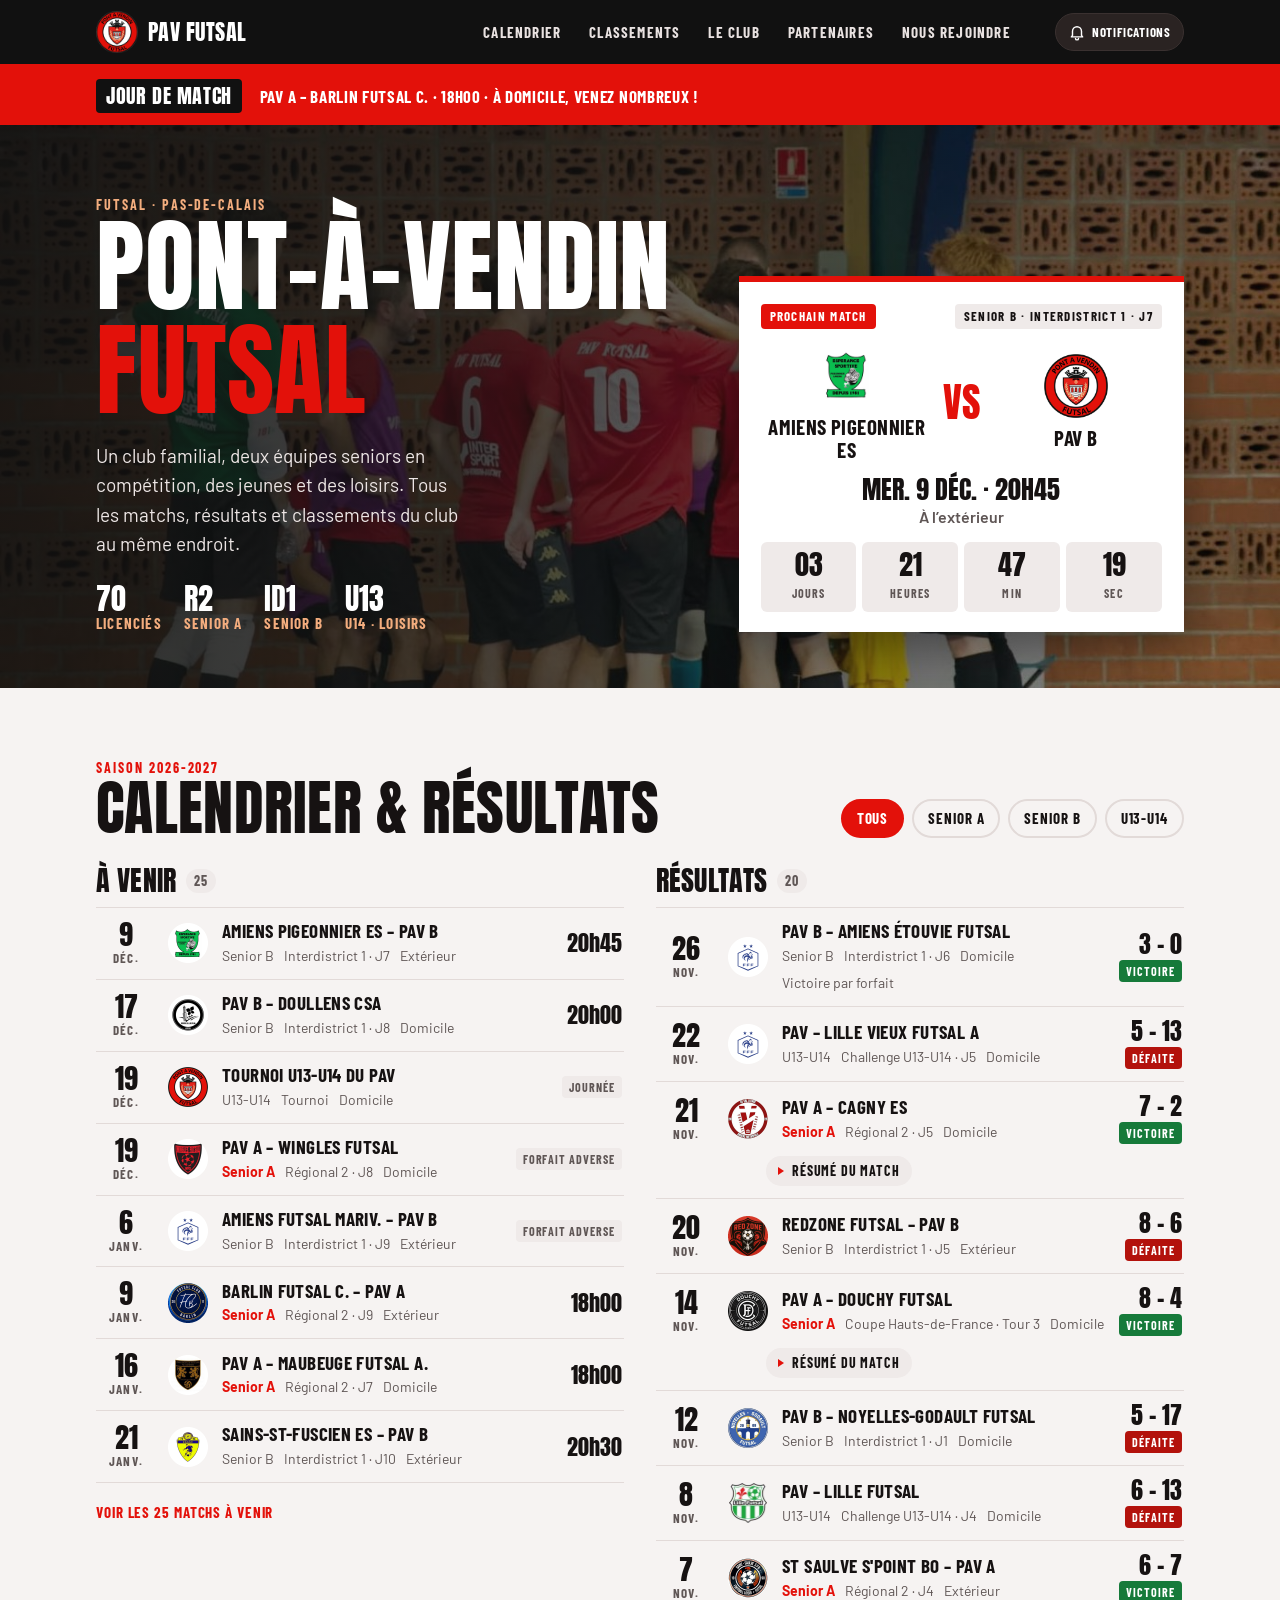
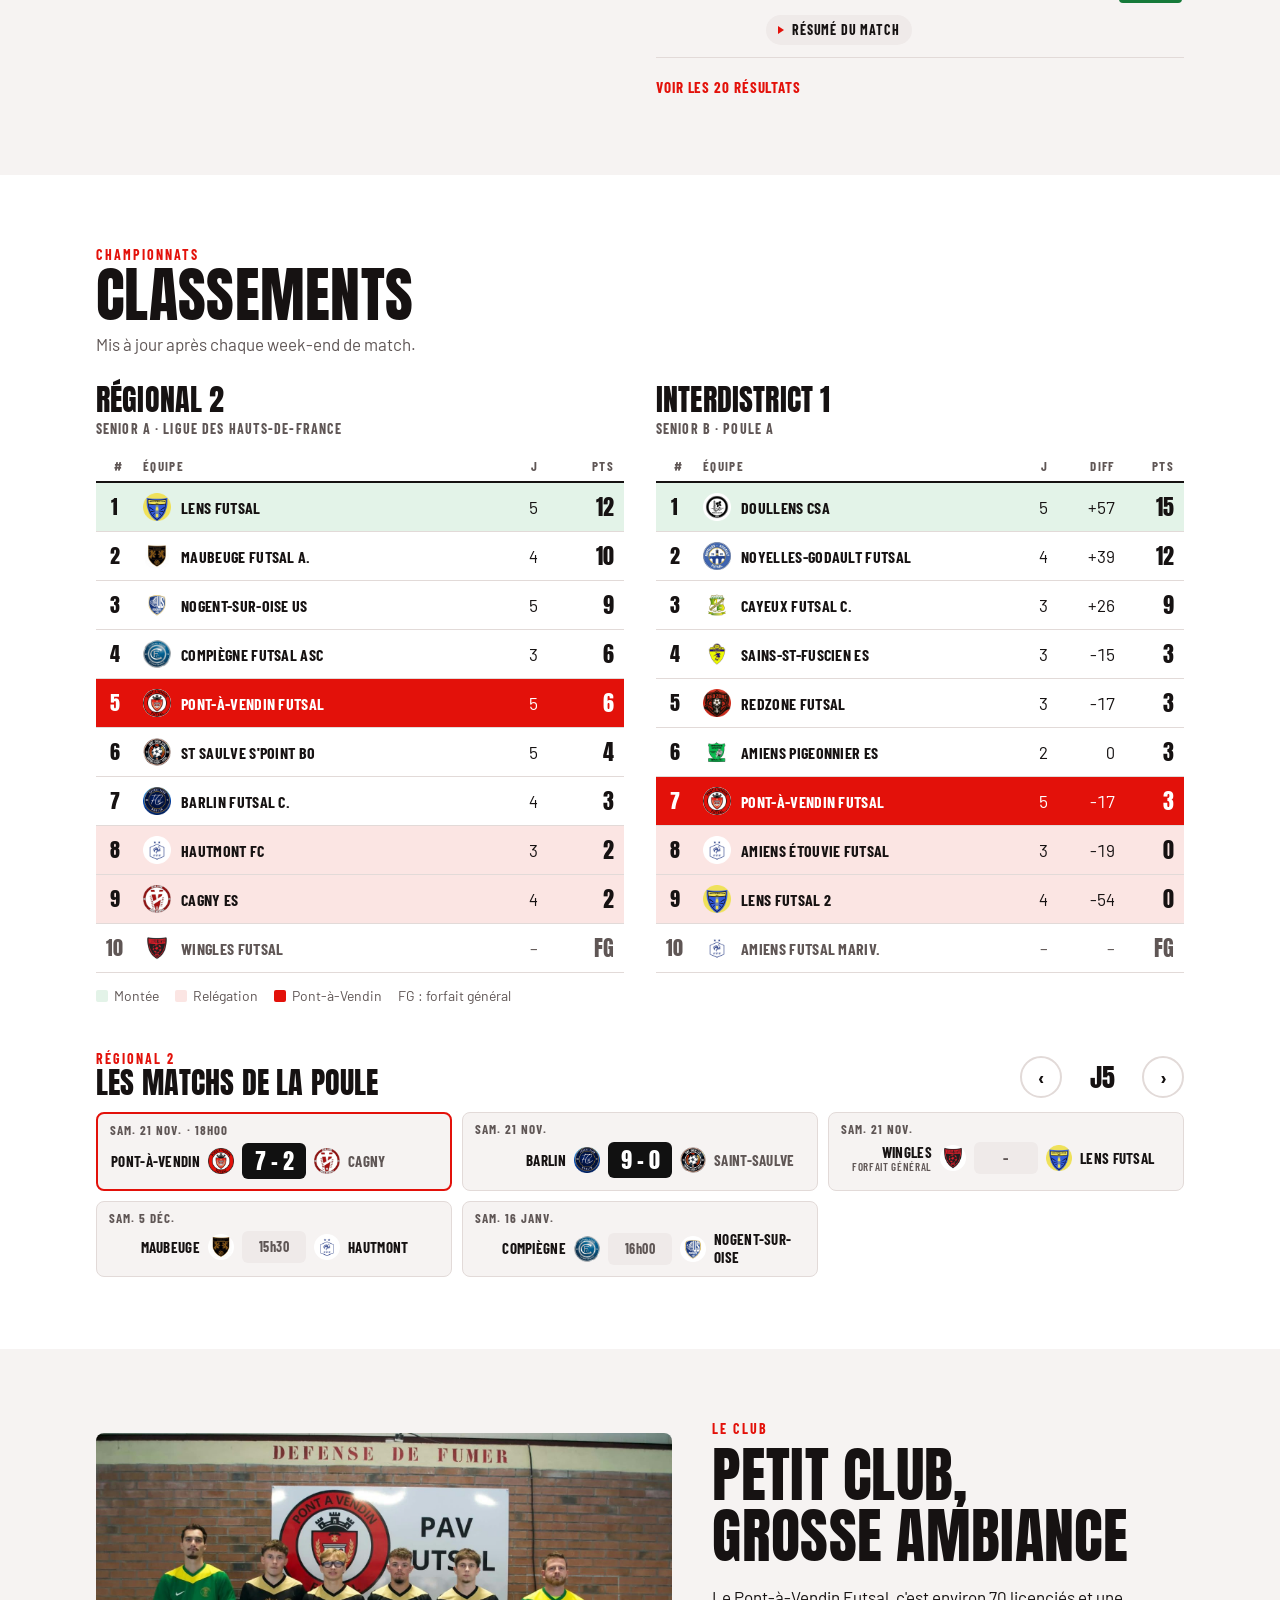
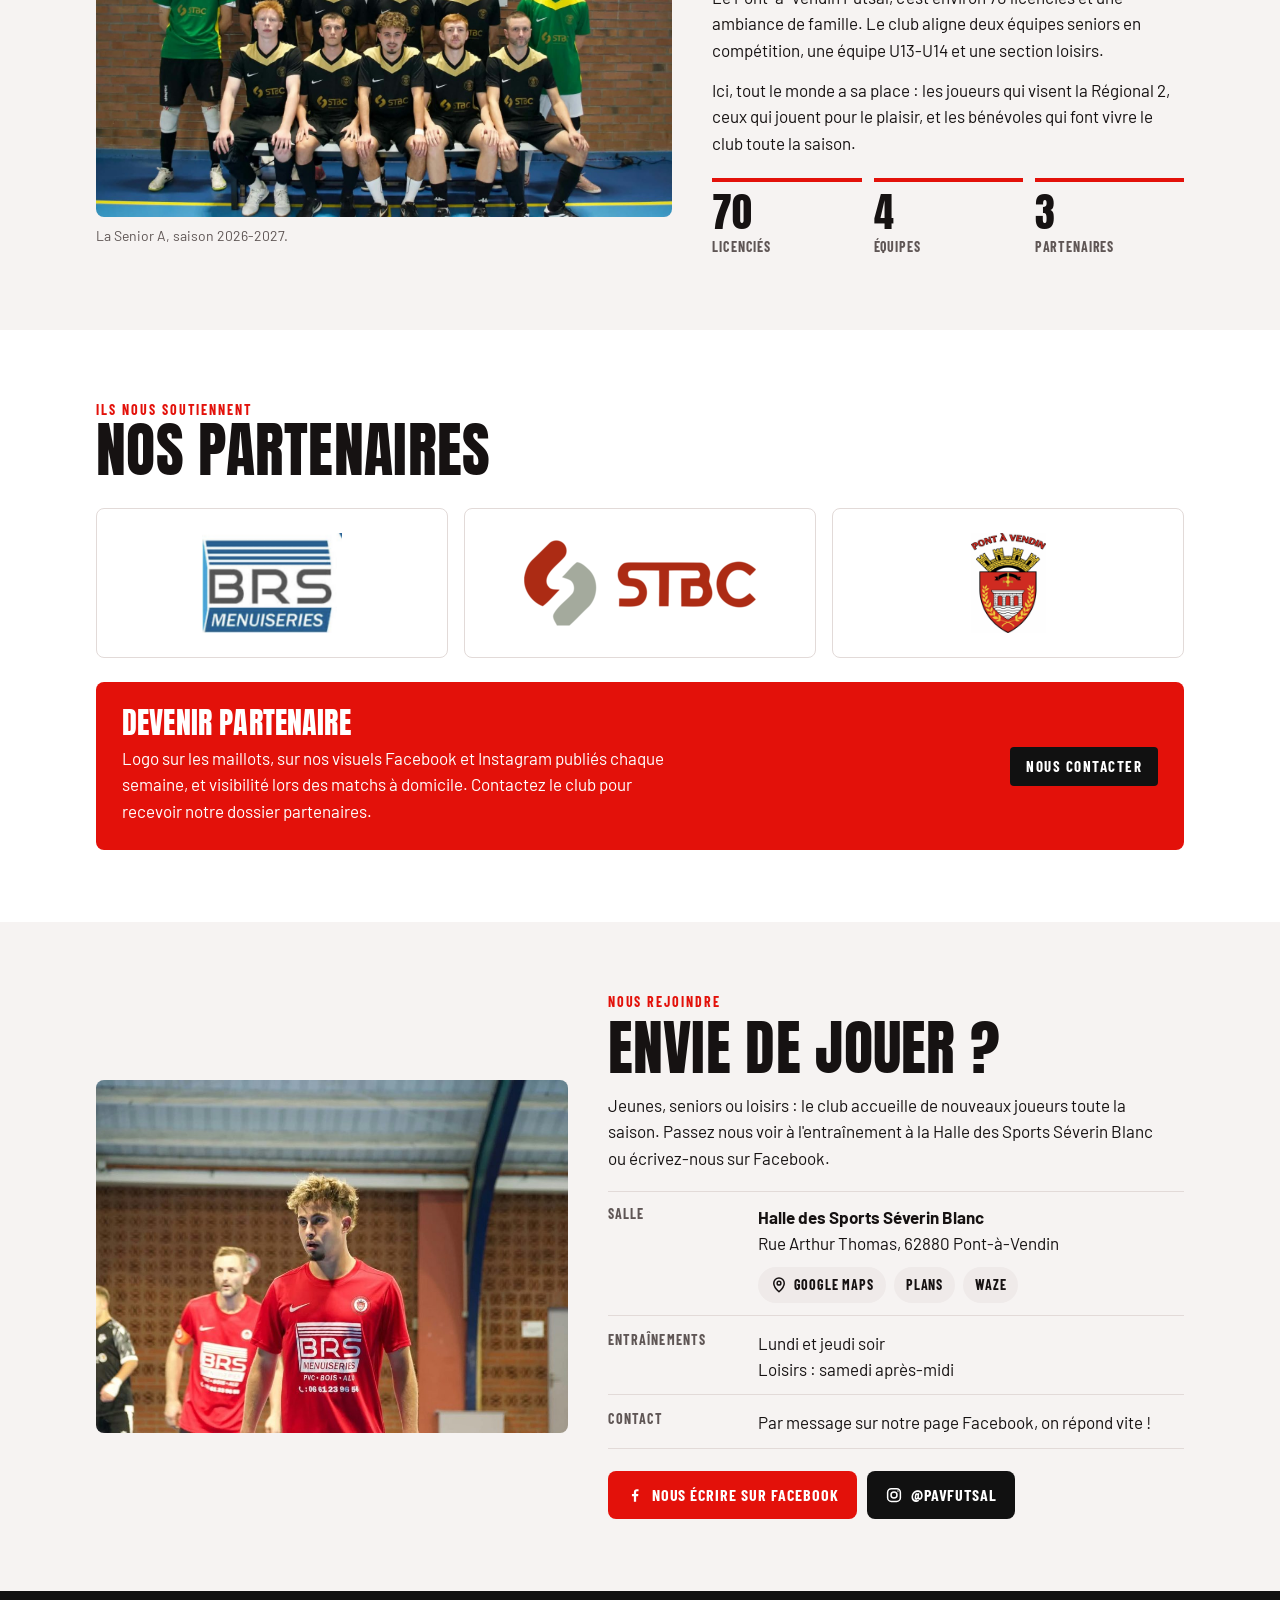
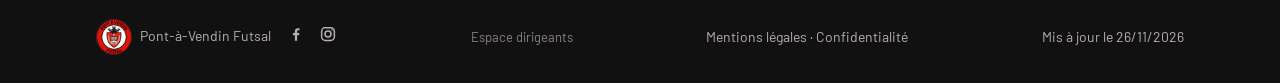
==== index.html @ 16f9da52 "Classement provisoire automatique après un match terminé en direct Co-Authored-By: Claude Opus 5.5 <" ====
<!doctype html>
<html lang="fr">
<head>
<meta charset="utf-8">
<meta name="viewport" content="width=device-width,initial-scale=1,viewport-fit=cover">
<title>Pont-à-Vendin Futsal – Site officiel du club</title>
<meta name="description" content="Site officiel du Pont-à-Vendin Futsal (PAV Futsal) : calendrier, résultats, score en direct, classements R2 et ID1, résumés des matchs, partenaires et inscriptions.">
<link rel="canonical" href="https://pavfutsal.fr/">
<link rel="icon" type="image/png" href="assets/pav.png">
<link rel="apple-touch-icon" href="/icons/apple-touch-icon.png">
<meta name="theme-color" content="#111111">
<link rel="manifest" href="/manifest.webmanifest">
<meta name="apple-mobile-web-app-capable" content="yes">
<meta name="mobile-web-app-capable" content="yes">
<meta name="apple-mobile-web-app-status-bar-style" content="black-translucent">
<meta name="apple-mobile-web-app-title" content="PAV Futsal">
<meta name="application-name" content="PAV Futsal">

<meta property="og:type" content="website">
<meta property="og:locale" content="fr_FR">
<meta property="og:site_name" content="Pont-à-Vendin Futsal">
<meta property="og:title" content="Pont-à-Vendin Futsal – Site officiel du club">
<meta property="og:description" content="Calendrier, résultats, score en direct et classements du PAV Futsal.">
<meta property="og:url" content="https://pavfutsal.fr/">
<meta property="og:image" content="https://pavfutsal.fr/assets/og.jpg">
<meta property="og:image:width" content="1200">
<meta property="og:image:height" content="630">
<meta property="og:image:alt" content="Pont-à-Vendin Futsal – le site officiel du club">
<meta name="twitter:card" content="summary_large_image">
<script type="application/ld+json">{"@context": "https://schema.org", "@type": "SportsTeam", "name": "Pont-à-Vendin Futsal", "alternateName": ["PAV Futsal", "PAV"], "sport": "Futsal", "url": "https://pavfutsal.fr/", "logo": "https://pavfutsal.fr/assets/pav.png", "image": "https://pavfutsal.fr/assets/equipe-a.jpg", "address": {"@type": "PostalAddress", "addressLocality": "Pont-à-Vendin", "postalCode": "62880", "addressRegion": "Hauts-de-France", "addressCountry": "FR"}, "memberOf": {"@type": "SportsOrganization", "name": "Ligue des Hauts-de-France de Football"}, "sameAs": ["https://www.facebook.com/profile.php?id=61572698814286", "https://www.instagram.com/pavfutsal/"], "location": {"@type": "SportsActivityLocation", "name": "Halle des Sports Séverin Blanc", "address": {"@type": "PostalAddress", "streetAddress": "Rue Arthur Thomas", "addressLocality": "Pont-à-Vendin", "postalCode": "62880", "addressCountry": "FR"}}}</script>
<style>:root{color-scheme:light;padding-top:env(safe-area-inset-top,0px);padding-bottom:env(safe-area-inset-bottom,0px)}body{margin:0}img{max-width:100%}[hidden]{display:none!important}</style>
<link rel="preload" href="/fonts/anton-latin-400-normal.woff2" as="font" type="font/woff2" crossorigin>
<link rel="stylesheet" href="/fonts/fonts.css">
<style>
/* Layout : bandeau photo + prochain match, puis sections pleine largeur alternées, contenu limité à 1120px */
:root{
  --rouge:#E3110A; --rouge-fonce:#9E0C07; --sable:#C97A3F;
  --bg:#F6F3F2; --surface:#FFFFFF; --surface-2:#EFEAE9; --fg:#161212; --muted:#5F5655; --line:#E2DAD8;
  --win:#167A3A; --draw:#7A7270; --loss:#B3120C; --zone-up:#E3F3E8; --zone-down:#FBE5E3;
  --on-rouge:#FFFFFF;
  --display:'Anton', Impact, 'Arial Narrow', sans-serif;
  --cond:'Barlow Condensed', 'Arial Narrow', Arial, sans-serif;
  --body:'Barlow', 'Segoe UI', Arial, sans-serif;
  --max:1120px;
}
@media (prefers-color-scheme: dark){ :root:not([data-theme="light"]){
  --bg:#121010; --surface:#1C1817; --surface-2:#262120; --fg:#F4EFEE; --muted:#B3A9A7; --line:#352E2D;
  --win:#3CC46A; --draw:#A79E9C; --loss:#FF5A50; --zone-up:#16301F; --zone-down:#3A1715; --sable:#F3AD7E; color-scheme:dark } }
:root[data-theme="dark"]{
  --bg:#121010; --surface:#1C1817; --surface-2:#262120; --fg:#F4EFEE; --muted:#B3A9A7; --line:#352E2D;
  --win:#3CC46A; --draw:#A79E9C; --loss:#FF5A50; --zone-up:#16301F; --zone-down:#3A1715; --sable:#F3AD7E; color-scheme:dark }

*{box-sizing:border-box}
html{scroll-behavior:smooth;scroll-padding-top:calc(env(safe-area-inset-top,0px) + 72px)}
@media (prefers-reduced-motion: reduce){html{scroll-behavior:auto}*{animation:none!important;transition:none!important}}
body{background:var(--bg);color:var(--fg);font:400 17px/1.55 var(--body)}
a{color:inherit}
:focus-visible{outline:3px solid var(--rouge);outline-offset:2px;border-radius:4px}
.wrap{max-width:var(--max);margin:0 auto;padding-left:max(16px,env(safe-area-inset-left,0px));padding-right:max(16px,env(safe-area-inset-right,0px))}
h1,h2,h3{font-family:var(--display);font-weight:400;line-height:1.02;letter-spacing:.005em;text-wrap:balance;margin:0}
.eyebrow{font:700 14px/1.2 var(--cond);letter-spacing:.14em;text-transform:uppercase;color:var(--rouge)}
.num{font-variant-numeric:tabular-nums}

/* En-tête */
body::before{content:"";position:fixed;inset:0 0 auto;height:env(safe-area-inset-top,0px);z-index:30;background:#111}
header.top{position:sticky;top:env(safe-area-inset-top,0px);z-index:20;background:#111;color:#fff;border-bottom:3px solid var(--rouge)}
header.top .wrap{display:flex;align-items:center;gap:20px;min-height:64px}
.brand{display:flex;align-items:center;gap:10px;text-decoration:none;flex-shrink:0}
.brand img{width:42px;height:42px}
.brand span{font:400 22px/1 var(--display);letter-spacing:.02em}
nav.menu{display:flex;gap:4px;overflow-x:auto;scrollbar-width:none;margin-left:auto;min-width:0}
nav.menu::-webkit-scrollbar{display:none}
nav.menu a{font:700 15px/1 var(--cond);letter-spacing:.08em;text-transform:uppercase;text-decoration:none;padding:10px 12px;border-radius:6px;white-space:nowrap;color:#E9E2E1}
nav.menu a:hover{background:#2A2322;color:#fff}
@media (max-width:760px){
  header.top .wrap{flex-wrap:wrap;gap:0;padding-block:8px 0}
  nav.menu{margin:0 -8px;width:calc(100% + 16px);padding-bottom:6px}
  .brand span{font-size:20px}
}

/* Bandeau */
.hero{position:relative;color:#fff;background:#111;overflow:hidden}
.hero img.bg{position:absolute;inset:0;width:100%;height:100%;object-fit:cover;object-position:50% 40%}
.hero::after{content:"";position:absolute;inset:0;background:linear-gradient(100deg,rgba(17,17,17,.92) 0%,rgba(17,17,17,.75) 45%,rgba(17,17,17,.25) 100%)}
.hero .wrap{position:relative;z-index:1;display:grid;grid-template-columns:minmax(0,1.15fr) minmax(0,.85fr);gap:40px;align-items:end;padding-block:72px 56px}
.hero h1{font-size:clamp(52px,8vw,104px);text-transform:uppercase}
.hero h1 em{font-style:normal;color:var(--rouge);display:block}
.hero p.lead{font-size:19px;max-width:34ch;color:#EDE6E5;margin:18px 0 0}
.facts{display:flex;flex-wrap:wrap;gap:10px 22px;margin-top:26px;font:700 15px/1.2 var(--cond);letter-spacing:.08em;text-transform:uppercase;color:#F3AD7E}
.facts b{font:400 30px/1 var(--display);color:#fff;letter-spacing:0;display:block}
@media (max-width:860px){.hero .wrap{grid-template-columns:1fr;padding-block:48px 32px}}

/* Carte prochain match */
.next{background:var(--surface);color:var(--fg);border-top:6px solid var(--rouge);box-shadow:0 18px 40px rgba(0,0,0,.35);padding:22px 22px 20px;display:flex;flex-direction:column;gap:14px}
.next .head{display:flex;justify-content:space-between;align-items:center;gap:10px;flex-wrap:wrap}
.tag{display:inline-block;font:700 13px/1 var(--cond);letter-spacing:.1em;text-transform:uppercase;padding:6px 9px;border-radius:4px;background:var(--surface-2);color:var(--fg)}
.tag.red{background:var(--rouge);color:var(--on-rouge)}
.tag.dark{background:#111;color:#fff}
.vs{display:grid;grid-template-columns:minmax(0,1fr) auto minmax(0,1fr);align-items:center;gap:10px;text-align:center}
.vs .team{font:700 21px/1.1 var(--cond);text-transform:uppercase;letter-spacing:.02em;min-width:0;overflow-wrap:anywhere}
.vs .team img{display:block;width:64px;height:64px;margin:0 auto 8px}
.crest{width:40px;height:40px;object-fit:contain;display:block}
.crest.mono{border-radius:50%;background:var(--surface-2);display:grid;place-items:center;font:400 15px/1 var(--display);color:var(--muted)}
.tbl .club-cell{display:flex;align-items:center;gap:10px}
.tbl .club-cell img,.tbl .club-cell .mono{width:28px;height:28px;flex-shrink:0;font-size:11px}
.tbl tr.pav .club-cell img{background:#fff;border-radius:50%}
.vs .team img.adv{display:block;width:64px;height:64px;margin:0 auto 8px;object-fit:contain}
.vs .team .mono{width:64px;height:64px;margin:0 auto 8px;border-radius:50%;background:var(--surface-2);display:grid;place-items:center;font:400 24px/1 var(--display);color:var(--muted)}
.vs .x{font:400 40px/1 var(--display);color:var(--rouge)}
.when{text-align:center;font:400 26px/1.1 var(--display);text-transform:uppercase}
.when small{display:block;font:600 16px/1.3 var(--body);text-transform:none;color:var(--muted);margin-top:4px}
.count{display:grid;grid-template-columns:repeat(4,1fr);gap:6px;text-align:center}
.count div{background:var(--surface-2);border-radius:6px;padding:8px 4px}
.count b{display:block;font:400 28px/1 var(--display)}
.count span{font:700 12px/1 var(--cond);letter-spacing:.1em;text-transform:uppercase;color:var(--muted)}

/* Sections */
section.block{padding-block:72px}
section.block.alt{background:var(--surface)}
.sec-head{display:flex;justify-content:space-between;align-items:end;gap:16px;flex-wrap:wrap;margin-bottom:28px}
.sec-head h2{font-size:clamp(38px,5vw,60px);text-transform:uppercase}
.sec-head p{margin:6px 0 0;color:var(--muted);max-width:60ch}

/* Filtres */
.chips{display:flex;gap:8px;flex-wrap:wrap}
.chip{font:700 15px/1 var(--cond);letter-spacing:.06em;text-transform:uppercase;padding:10px 14px;border-radius:999px;border:2px solid var(--line);background:transparent;color:var(--fg);cursor:pointer}
.chip[aria-pressed="true"]{background:var(--rouge);border-color:var(--rouge);color:var(--on-rouge)}

/* Calendrier */
.cal{display:grid;grid-template-columns:minmax(0,1fr) minmax(0,1fr);gap:32px}
@media (max-width:860px){.cal{grid-template-columns:1fr}}
.cal h3{font-size:28px;text-transform:uppercase;margin-bottom:12px;display:flex;align-items:center;gap:10px}
.cal h3 .n{font:700 14px/1 var(--cond);background:var(--surface-2);color:var(--muted);padding:5px 8px;border-radius:999px;letter-spacing:.06em}
.list{display:flex;flex-direction:column;border-top:1px solid var(--line)}
.m{display:grid;grid-template-columns:56px 40px minmax(0,1fr) auto;gap:14px;align-items:center;padding:12px 2px;border-bottom:1px solid var(--line)}
.m .d{text-align:center;line-height:1}
.m .d b{display:block;font:400 28px/1 var(--display)}
.m .d span{font:700 13px/1.3 var(--cond);letter-spacing:.08em;text-transform:uppercase;color:var(--muted)}
.m .t{min-width:0}
.m .t .opp{font:700 19px/1.2 var(--cond);text-transform:uppercase;letter-spacing:.02em;overflow-wrap:anywhere}
.m .t .meta{font-size:14px;color:var(--muted);display:flex;gap:6px 10px;flex-wrap:wrap;margin-top:2px}
.m .t .meta .team-a{color:var(--rouge);font-weight:700}
.m .r{text-align:right;display:flex;flex-direction:column;align-items:flex-end;gap:4px}
.score{font:400 24px/1 var(--display);white-space:nowrap}
.pill{font:700 12px/1 var(--cond);letter-spacing:.08em;text-transform:uppercase;padding:5px 7px;border-radius:4px;color:#fff;white-space:nowrap}
.pill.V{background:var(--win)} .pill.N{background:var(--draw)} .pill.D{background:var(--loss)}
.pill.FG{background:var(--surface-2);color:var(--muted)}
.hour{font:400 22px/1 var(--display)}
.recap-wrap{border-bottom:1px solid var(--line);padding:0 0 12px 110px;margin-top:-1px}
@media (max-width:480px){.recap-wrap{padding-left:0}}
.recap-btn{font:700 14px/1 var(--cond);letter-spacing:.06em;text-transform:uppercase;background:var(--surface-2);color:var(--fg);border:0;border-radius:999px;padding:8px 12px;cursor:pointer;display:inline-flex;align-items:center;gap:8px}
.recap-btn::before{content:"";width:0;height:0;border-left:6px solid var(--rouge);border-top:4px solid transparent;border-bottom:4px solid transparent;transition:transform .2s}
.recap-btn[aria-expanded="true"]::before{transform:rotate(90deg)}
.recap{margin-top:12px;display:flex;flex-direction:column;gap:12px}
.recap img{width:auto;max-width:100%;max-height:620px;border-radius:8px;display:block}
.recap p{margin:0;white-space:pre-line;font-size:16px;line-height:1.5}
.m.has-recap{border-bottom:0}
/* Frise du match (type appli de scores) */
.frise{background:var(--surface);border:1px solid var(--line);border-radius:8px;padding:6px 0;max-width:560px}
.frise .ev{display:grid;grid-template-columns:1fr 64px 1fr;align-items:center;gap:8px;padding:7px 14px;font-size:15px}
.frise .ev + .ev{border-top:1px solid var(--surface-2)}
.frise .ev .h{text-align:right}
.frise .ev .a{text-align:left}
.frise .ev .mid{text-align:center;font:400 17px/1 var(--display);font-variant-numeric:tabular-nums}
.frise .ev .mid small{display:block;font:700 12px/1.2 var(--cond);letter-spacing:.04em;color:var(--muted);margin-top:2px}
.frise .ev .who{font-weight:600}
.frise .ev .who.pav{color:var(--fg)}
.frise .ev .who.opp{color:var(--muted);font-weight:500}
.frise .ev .min{font:700 14px/1 var(--cond);color:var(--rouge);margin:0 6px}
.frise .sep{display:flex;align-items:center;justify-content:center;gap:10px;padding:9px 14px;background:var(--surface-2);font:700 14px/1 var(--cond);letter-spacing:.08em;text-transform:uppercase}
.frise .sep b{font:400 18px/1 var(--display);letter-spacing:0}
.frise .sep.ko{background:transparent;color:var(--muted)}
.frise .sep.ft{background:#111;color:#fff}
.frise .ev.cart .who{font-weight:500;color:var(--muted)}
.frise .ev.cart .who.pav{color:var(--fg)}
.frise .ev.cart .mid{font:700 14px/1 var(--cond);color:var(--muted)}

/* Jour de match + direct */
.matchday{background:var(--rouge);color:#fff}
.matchday .wrap{display:flex;align-items:center;gap:10px 18px;flex-wrap:wrap;padding-block:12px}
.matchday .lbl{font:400 20px/1 var(--display);letter-spacing:.03em;text-transform:uppercase;background:#111;color:#fff;padding:7px 10px;border-radius:4px}
.matchday .items{display:flex;gap:6px 22px;flex-wrap:wrap;font:700 17px/1.3 var(--cond);letter-spacing:.04em;text-transform:uppercase;min-width:0}
.matchday .items b{font:400 22px/1 var(--display);letter-spacing:0;margin:0 10px;background:#111;color:#fff;padding:3px 9px;border-radius:4px;display:inline-block}
.dot{display:inline-block;width:10px;height:10px;border-radius:50%;background:#fff;margin-right:6px;vertical-align:1px;animation:pulse 1.4s ease-in-out infinite}
.tag.red .dot{background:#fff}
@keyframes pulse{0%,100%{opacity:1}50%{opacity:.25}}
.live-score{text-align:center;font:400 64px/1 var(--display);font-variant-numeric:tabular-nums}
.live-phase{text-align:center;font:700 15px/1 var(--cond);letter-spacing:.1em;text-transform:uppercase;color:var(--muted)}
.live-maj{text-align:center;font-size:13px;color:var(--muted)}
.live-buts{display:flex;flex-wrap:wrap;justify-content:center;gap:6px 14px;font:700 15px/1.3 var(--cond);letter-spacing:.04em;text-transform:uppercase}
.live-buts span::before{content:"⚽ "}
.lv-buts{display:flex;flex-direction:column;gap:8px}
.lv-but{display:grid;grid-template-columns:auto minmax(0,1fr) 72px auto;gap:8px;align-items:center}
.lv-but b{font:400 18px/1 var(--display);color:var(--rouge);min-width:22px}
.lv-but select{width:100%;font:600 15px/1.2 var(--body);padding:9px 4px;border-radius:6px;border:1px solid var(--line);background:var(--bg);color:var(--fg)}
.lv-but input{width:100%;font:600 15px/1.2 var(--body);padding:9px 10px;border-radius:6px;border:1px solid var(--line);background:var(--bg);color:var(--fg)}
.lv-but button{width:34px;height:34px;border-radius:50%;border:0;background:var(--surface-2);color:var(--fg);font:700 18px/1 var(--body);cursor:pointer}
.lv-empty{font-size:14px;color:var(--muted);margin:0}
.lv-advn{font:600 15px/1.2 var(--body);color:var(--muted);padding:9px 0;overflow:hidden;text-overflow:ellipsis;white-space:nowrap}
.lv-cartbtns{display:grid;grid-template-columns:1fr 1fr;gap:8px;margin-bottom:8px}
.lv-cartbtns button{font:700 13px/1.2 var(--cond);letter-spacing:.03em;text-transform:uppercase;padding:9px 8px;border-radius:6px;border:1px solid var(--line);background:var(--bg);color:var(--fg);cursor:pointer;display:flex;align-items:center;gap:6px;justify-content:center;min-width:0}
.lv-cartbtns button span{overflow:hidden;text-overflow:ellipsis;white-space:nowrap}
.carte-ic{display:inline-block;width:11px;height:15px;border-radius:2px;flex-shrink:0;vertical-align:-2px}
.carte-ic.J{background:#F5C400}.carte-ic.R{background:#D3120B}
.lv-but.carte b{display:flex;align-items:center;justify-content:center}
.lv-pick{background:var(--bg);border:2px solid var(--rouge);border-radius:8px;padding:10px}
.lv-pick p{margin:0 0 8px;font:700 14px/1.2 var(--cond);letter-spacing:.06em;text-transform:uppercase}
.lv-chips{display:flex;flex-wrap:wrap;gap:6px}
.lv-chips button{font:700 15px/1 var(--cond);letter-spacing:.02em;padding:10px 11px;border-radius:999px;border:1px solid var(--line);background:var(--surface);color:var(--fg);cursor:pointer}
.lv-chips button.csc{border-style:dashed;color:var(--muted)}
/* Panneau score en direct (visible seulement pour les gestionnaires du site) */
.live-fab{position:fixed;right:calc(16px + env(safe-area-inset-right,0px));bottom:calc(16px + env(safe-area-inset-bottom,0px));z-index:40;font:700 16px/1 var(--cond);letter-spacing:.06em;text-transform:uppercase;background:#111;color:#fff;border:2px solid var(--rouge);border-radius:999px;padding:14px 18px;cursor:pointer;box-shadow:0 8px 24px rgba(0,0,0,.35)}
.live-panel{max-height:calc(100vh - 110px);overflow-y:auto;position:fixed;right:calc(16px + env(safe-area-inset-right,0px));bottom:calc(76px + env(safe-area-inset-bottom,0px));z-index:40;width:min(380px,calc(100vw - 32px));background:var(--surface);color:var(--fg);border-top:6px solid var(--rouge);border-radius:8px;box-shadow:0 18px 40px rgba(0,0,0,.4);padding:18px;display:flex;flex-direction:column;gap:14px}
.live-panel h3{font-size:26px;text-transform:uppercase}
.live-panel label{font:700 13px/1 var(--cond);letter-spacing:.1em;text-transform:uppercase;color:var(--muted);display:block;margin-bottom:6px}
.live-panel select{width:100%;font:600 16px/1.2 var(--body);padding:10px;border-radius:6px;border:1px solid var(--line);background:var(--bg);color:var(--fg)}
.steppers{display:grid;grid-template-columns:1fr 1fr;gap:12px}
.stepper{background:var(--bg);border-radius:6px;padding:10px;text-align:center}
.stepper .nm{font:700 14px/1.2 var(--cond);text-transform:uppercase;letter-spacing:.04em;min-height:34px;overflow-wrap:anywhere}
.stepper .row2{display:flex;align-items:center;justify-content:center;gap:12px;margin-top:6px}
.stepper output{font:400 40px/1 var(--display);min-width:44px;font-variant-numeric:tabular-nums}
.stepper button{width:40px;height:40px;border-radius:50%;border:0;font:700 22px/1 var(--body);cursor:pointer;background:var(--surface-2);color:var(--fg)}
.stepper button.plus{background:var(--rouge);color:#fff}
.live-actions{display:flex;gap:10px;flex-wrap:wrap}
.btn{font:700 15px/1 var(--cond);letter-spacing:.06em;text-transform:uppercase;padding:13px 16px;border-radius:6px;border:0;cursor:pointer}
.btn.main{background:var(--rouge);color:#fff;flex:1}
.btn.ghost{background:var(--surface-2);color:var(--fg)}
.live-msg{font-size:14px;color:var(--muted);margin:0;min-height:1em}

/* Journées de la poule */
.journees{margin-top:44px}
.jr-head{display:flex;justify-content:space-between;align-items:end;gap:12px;flex-wrap:wrap;margin-bottom:14px}
.jr-head h3{font-size:30px;text-transform:uppercase}
.jr-nav{display:flex;align-items:center;gap:8px}
.jr-nav button{width:42px;height:42px;border-radius:50%;border:2px solid var(--line);background:transparent;color:var(--fg);font:700 20px/1 var(--body);cursor:pointer}
.jr-nav button:disabled{opacity:.35;cursor:default}
.jr-nav output{font:400 26px/1 var(--display);min-width:64px;text-align:center}
.jr-list{display:grid;grid-template-columns:repeat(auto-fill,minmax(min(100%,340px),1fr));gap:10px}
.jm{background:var(--bg);border:1px solid var(--line);border-radius:8px;padding:10px 12px;display:flex;flex-direction:column;gap:6px;min-width:0}
.jm.pav{border:2px solid var(--rouge)}
.jm .when{font:700 13px/1 var(--cond);letter-spacing:.08em;text-transform:uppercase;color:var(--muted);text-align:left}
.jm .line{display:grid;grid-template-columns:minmax(0,1fr) auto minmax(0,1fr);align-items:center;gap:8px}
.jm .tm{display:flex;align-items:center;gap:8px;min-width:0;font:700 15px/1.15 var(--cond);text-transform:uppercase;letter-spacing:.02em}
.jm .tm.home{justify-content:flex-end;text-align:right}
.jm .tm img{width:26px;height:26px;object-fit:contain;flex-shrink:0}
.jm .tm span{min-width:0;overflow-wrap:break-word;hyphens:auto}
.jm .tm small{display:block;font:600 11px/1 var(--cond);color:var(--muted);letter-spacing:.06em}
.jm .tm.win span{color:var(--fg)} .jm .tm.lose span{color:var(--muted)}
.jm .sc{font:400 22px/1 var(--display);background:#111;color:#fff;border-radius:6px;padding:7px 10px;min-width:64px;text-align:center;font-variant-numeric:tabular-nums}
.jm .sc.todo{background:var(--surface-2);color:var(--muted);font:700 14px/1 var(--cond);letter-spacing:.04em;padding:9px 8px}
.more{margin-top:14px;font:700 15px/1 var(--cond);letter-spacing:.06em;text-transform:uppercase;background:none;border:0;color:var(--rouge);cursor:pointer;padding:8px 0}
.empty{color:var(--muted);padding:16px 0}

/* Classements */
.tables{display:grid;grid-template-columns:minmax(0,1fr) minmax(0,1fr);gap:32px}
@media (max-width:860px){.tables{grid-template-columns:1fr}}
.tbl-card h3{font-size:30px;text-transform:uppercase}
.tbl-card .sub{font:700 14px/1.3 var(--cond);letter-spacing:.08em;text-transform:uppercase;color:var(--muted);margin:4px 0 14px}
.tbl{width:100%;border-collapse:collapse;font-variant-numeric:tabular-nums}
.tbl th{font:700 13px/1 var(--cond);letter-spacing:.1em;text-transform:uppercase;color:var(--muted);text-align:right;padding:8px 10px;border-bottom:2px solid var(--fg)}
.tbl th:nth-child(2){text-align:left}
.tbl td{padding:10px;border-bottom:1px solid var(--line);text-align:right}
.tbl td:first-child{width:36px;text-align:center;font:400 20px/1 var(--display)}
.tbl td:nth-child(2){text-align:left;font:700 16px/1.2 var(--cond);text-transform:uppercase;letter-spacing:.02em}
.tbl td:last-child{font:400 22px/1 var(--display)}
.tbl tr.up td{background:var(--zone-up)}
.tbl tr.down td{background:var(--zone-down)}
.tbl tr.fg td{color:var(--muted)}
.tbl tr.pav td{background:var(--rouge);color:var(--on-rouge)}
.legend{display:flex;gap:16px;flex-wrap:wrap;margin-top:12px;font-size:14px;color:var(--muted)}
.legend i{display:inline-block;width:12px;height:12px;border-radius:2px;margin-right:6px;vertical-align:-1px}

/* Équipes */
.teams{display:grid;grid-template-columns:repeat(2,minmax(0,1fr));gap:20px}
@media (max-width:760px){.teams{grid-template-columns:1fr}}
.team-card{background:var(--bg);border:1px solid var(--line);border-radius:8px;padding:22px;display:flex;flex-direction:column;gap:12px}
.team-card .row{display:flex;justify-content:space-between;align-items:start;gap:10px;flex-wrap:wrap}
.team-card h3{font-size:34px;text-transform:uppercase}
.team-card p{margin:0;color:var(--muted)}
.roster{display:grid;grid-template-columns:repeat(2,minmax(0,1fr));gap:4px 16px;margin:4px 0 0;padding:0;list-style:none}
.roster li{display:flex;gap:10px;align-items:baseline;padding:5px 0;border-bottom:1px dashed var(--line);min-width:0}
.roster li b{font:400 18px/1 var(--display);color:var(--rouge);width:22px;flex-shrink:0;text-align:right}
.roster li span{font:700 16px/1.2 var(--cond);text-transform:uppercase;letter-spacing:.02em;overflow-wrap:anywhere}
.roster li span small{font:600 14px/1 var(--cond);color:var(--muted);letter-spacing:.04em;margin-left:4px}
.staff{display:flex;gap:8px;flex-wrap:wrap}

/* Le club */
.club{display:grid;grid-template-columns:minmax(0,1.1fr) minmax(0,.9fr);gap:40px;align-items:center}
@media (max-width:860px){.club{grid-template-columns:1fr}}
.club figure{margin:0}
.club figure img{width:100%;border-radius:8px;display:block}
.club figcaption{font-size:14px;color:var(--muted);margin-top:8px}
.club p{margin:0 0 14px;max-width:58ch}
.stats{display:grid;grid-template-columns:repeat(3,minmax(0,1fr));gap:12px;margin-top:22px}
.stats div{border-top:4px solid var(--rouge);padding-top:10px}
.stats b{display:block;font:400 40px/1 var(--display)}
.stats span{font:700 14px/1.2 var(--cond);letter-spacing:.06em;text-transform:uppercase;color:var(--muted)}

/* Partenaires */
.partners{display:grid;grid-template-columns:repeat(3,minmax(0,1fr));gap:16px}
@media (max-width:640px){.partners{grid-template-columns:1fr}}
.partner{background:#FFFFFF;border:1px solid var(--line);border-radius:8px;height:150px;display:grid;place-items:center;padding:18px}
.partner img{max-height:100px;max-width:80%;object-fit:contain}
.partner-cta{margin-top:24px;background:var(--rouge);color:var(--on-rouge);border-radius:8px;padding:26px;display:flex;justify-content:space-between;align-items:center;gap:16px;flex-wrap:wrap}
.partner-cta h3{font-size:30px;text-transform:uppercase}
.partner-cta p{margin:6px 0 0;max-width:56ch}

/* Rejoindre */
.join{display:grid;grid-template-columns:minmax(0,.9fr) minmax(0,1.1fr);gap:40px;align-items:center}
@media (max-width:860px){.join{grid-template-columns:1fr}}
.join img{width:100%;border-radius:8px;display:block;aspect-ratio:4/3;object-fit:cover;object-position:70% 30%;max-width:100%}
.contact{display:flex;flex-direction:column;gap:2px;margin-top:20px;border-top:1px solid var(--line)}
.contact div{display:grid;grid-template-columns:140px minmax(0,1fr);gap:10px;padding:12px 0;border-bottom:1px solid var(--line)}
.contact dt,.contact .k{font:700 14px/1.4 var(--cond);letter-spacing:.08em;text-transform:uppercase;color:var(--muted)}
.todo{color:var(--muted);font-style:italic}
@media (max-width:480px){.contact div{grid-template-columns:1fr;gap:2px}}
.itin{display:flex;flex-wrap:wrap;gap:8px;margin-top:10px}
.itin a{display:inline-flex;align-items:center;gap:6px;font:700 14px/1 var(--cond);letter-spacing:.06em;text-transform:uppercase;text-decoration:none;color:var(--fg);background:var(--surface-2);border-radius:999px;padding:9px 12px;min-height:36px;box-sizing:border-box}
.itin a:hover{background:var(--line)}
.socials{display:flex;flex-wrap:wrap;gap:10px;margin-top:22px}
.socials a{display:inline-flex;align-items:center;gap:8px;font:700 16px/1 var(--cond);letter-spacing:.06em;text-transform:uppercase;text-decoration:none;border-radius:8px;padding:14px 18px;min-height:48px;box-sizing:border-box}
.btn-fb{background:var(--rouge);color:#fff}.btn-fb:hover{background:var(--rouge-fonce)}
.btn-ig{background:#111;color:#fff}.btn-ig:hover{background:#333}
footer .soc{display:inline-flex;gap:14px;margin-left:16px;vertical-align:middle}footer .soc a{color:#B9B0AE}footer .soc a:hover{color:#fff}


footer{background:#111;color:#B9B0AE;padding-block:28px calc(28px + env(safe-area-inset-bottom,0px));font-size:14px}
footer .wrap{display:flex;justify-content:space-between;gap:12px;flex-wrap:wrap;align-items:center}
footer img{width:36px;height:36px;vertical-align:middle;margin-right:8px}
.lv-pin{display:flex;gap:10px}
.lv-pin input{flex:1;min-width:0;font:600 22px/1 var(--body);letter-spacing:.3em;text-align:center;padding:10px;border-radius:6px;border:1px solid var(--line);background:var(--bg);color:var(--fg)}
.prov{margin:8px 0 0;padding:8px 12px;border-radius:6px;background:#FFF4D6;color:#5C4300;font-size:14px;line-height:1.4}
footer .legal a{color:#B9B0AE;text-decoration:none}footer .legal a:hover{color:#fff;text-decoration:underline}
footer .staff{color:#8A817F;font-size:13px;text-decoration:none}
footer .staff:hover{color:#fff;text-decoration:underline}


/* Appli installée : la page défile dans un cadre, la barre du bas ne bouge plus (corrige iOS) */
html.app,html.app body{height:100%;overflow:hidden;overscroll-behavior:none}
html.app body{padding-bottom:0!important}
html.app nav.menu{display:none}
html.app header.top .wrap{flex-wrap:nowrap;padding-block:0}
html.app #appscroll{position:fixed;top:0;left:0;right:0;bottom:0;overflow-y:auto;-webkit-overflow-scrolling:touch;overscroll-behavior-y:contain;scroll-behavior:smooth;scroll-padding-top:calc(env(safe-area-inset-top,0px) + 72px)}
@media (max-width:760px){ html.app #appscroll{bottom:calc(66px + env(safe-area-inset-bottom,0px))} }
/* ===== Appli (PWA) ===== */
.app-actions{display:flex;gap:8px;margin-left:12px;order:3}
nav.menu{order:2}
.app-btn{display:inline-flex;align-items:center;gap:6px;font:700 13px/1 var(--cond);letter-spacing:.06em;text-transform:uppercase;color:#fff;background:#2A2322;border:1px solid #3a3130;border-radius:999px;padding:9px 12px;cursor:pointer;white-space:nowrap;min-height:38px}
.app-btn:hover{background:#3a3130}
.app-btn.on{background:var(--rouge);border-color:var(--rouge)}
.tabbar{display:none}
@media (max-width:760px){
  .tabbar{display:grid;grid-template-columns:repeat(4,1fr);position:fixed;left:0;right:0;bottom:0;z-index:35;background:#111;border-top:3px solid var(--rouge);padding:6px 4px calc(6px + env(safe-area-inset-bottom,0px))}
  .tabbar a{display:flex;flex-direction:column;align-items:center;gap:3px;padding:6px 2px;min-height:48px;justify-content:center;text-decoration:none;color:#B9B0AE;font:700 12px/1 var(--cond);letter-spacing:.06em;text-transform:uppercase;border-radius:8px}
  .tabbar a.on{color:#fff}
  .tabbar a.on svg{color:var(--rouge)}
  body{padding-bottom:calc(72px + env(safe-area-inset-bottom,0px))}
  .live-fab{bottom:calc(88px + env(safe-area-inset-bottom,0px))!important}
  .live-panel{bottom:calc(148px + env(safe-area-inset-bottom,0px))!important;max-height:calc(100vh - 180px)!important}
  .app-actions{margin-left:auto;order:1}
  nav.menu{order:2}
  .app-btn span{display:none}
  .app-btn{padding:9px 10px}
  .toast{bottom:calc(90px + env(safe-area-inset-bottom,0px))!important}
}
@media (display-mode: standalone){ nav.menu{display:none} header.top .wrap{flex-wrap:nowrap;padding-block:0} }
.sheet-bg{position:fixed;inset:0;z-index:60;background:rgba(17,17,17,.6);display:flex;align-items:flex-end;justify-content:center}
.sheet{width:min(520px,100%);box-sizing:border-box;background:var(--surface);color:var(--fg);border-top:6px solid var(--rouge);border-radius:14px 14px 0 0;padding:22px 22px calc(22px + env(safe-area-inset-bottom,0px));display:flex;flex-direction:column;gap:14px}
.sheet h3{margin:0;font:400 30px/1.05 var(--display);text-transform:uppercase}
.sheet p{margin:0;color:var(--muted);font-size:16px}
.sheet ol{margin:0;padding:0;list-style:none;display:flex;flex-direction:column;gap:10px}
.sheet li{display:flex;align-items:center;gap:12px;font-size:17px}
.sheet li b.n{flex-shrink:0;width:30px;height:30px;border-radius:999px;background:var(--rouge);color:#fff;display:flex;align-items:center;justify-content:center;font:400 17px/1 var(--display)}
.sheet li svg{flex-shrink:0;color:var(--rouge)}
.sheet .btn{align-self:stretch;text-align:center}
.toast{position:fixed;left:50%;transform:translateX(-50%);bottom:24px;z-index:70;background:#111;color:#fff;border-left:6px solid var(--rouge);border-radius:8px;padding:14px 18px;font-size:16px;box-shadow:0 12px 30px rgba(0,0,0,.35);max-width:calc(100vw - 32px)}
.toast b{display:block;font:400 20px/1.1 var(--display);text-transform:uppercase;margin-bottom:2px}
</style>
</head>
<body>
<script>if(matchMedia("(display-mode: standalone)").matches||navigator.standalone===true)document.documentElement.classList.add("app")</script>
<div id="appscroll">
<header class="top">
  <div class="wrap">
    <a class="brand" href="#accueil"><img src="assets/pav.png" alt="Logo du Pont-à-Vendin Futsal"><span>PAV FUTSAL</span></a>
    <nav class="menu" aria-label="Sections">
      <a href="#calendrier">Calendrier</a>
      <a href="#classements">Classements</a>
      <a href="#club">Le club</a>
      <a href="#partenaires">Partenaires</a>
      <a href="#rejoindre">Nous rejoindre</a>
    </nav>
    <div class="app-actions"><button type="button" class="app-btn" id="app-install" hidden><svg aria-hidden="true" width="18" height="18" viewBox="0 0 24 24" fill="none" stroke="currentColor" stroke-width="1.9" stroke-linecap="round" stroke-linejoin="round"><path d="M12 4v11M7.5 10.5 12 15l4.5-4.5"/><path d="M5 19.5h14"/></svg><span>Installer l’appli</span></button><button type="button" class="app-btn" id="app-notif" hidden aria-pressed="false"><svg aria-hidden="true" width="18" height="18" viewBox="0 0 24 24" fill="none" stroke="currentColor" stroke-width="1.9" stroke-linecap="round" stroke-linejoin="round"><path d="M6 16.5V11a6 6 0 0 1 12 0v5.5l1.5 2h-15l1.5-2Z"/><path d="M10 20.5a2 2 0 0 0 4 0"/></svg><span>Notifications</span></button></div>
  </div>
</header>
<div class="matchday" id="matchday" hidden><div class="wrap"><span class="lbl" id="md-lbl">Jour de match</span><div class="items" id="md-items"></div></div></div>

<main>
<section class="hero" id="accueil">
  <img class="bg" src="assets/temps-mort.jpg" alt="">
  <div class="wrap">
    <div>
      <div class="eyebrow" style="color:#F3AD7E">Futsal · Pas-de-Calais</div>
      <h1>Pont-à-Vendin <em>Futsal</em></h1>
      <p class="lead">Un club familial, deux équipes seniors en compétition, des jeunes et des loisirs. Tous les matchs, résultats et classements du club au même endroit.</p>
      <div class="facts"><span><b>70</b>licenciés</span><span><b>R2</b>Senior A</span><span><b>ID1</b>Senior B</span><span><b>U13</b>U14 · Loisirs</span></div>
    </div>
    <aside class="next" id="next" aria-label="Prochain match"></aside>
  </div>
</section>

<section class="block" id="calendrier">
  <div class="wrap">
    <div class="sec-head">
      <div><div class="eyebrow">Saison 2026-2027</div><h2>Calendrier &amp; résultats</h2></div>
      <div class="chips" role="group" aria-label="Filtrer par équipe">
        <button class="chip" id="f-tous" data-f="tous" aria-pressed="true">Tous</button>
        <button class="chip" id="f-a" data-f="A" aria-pressed="false">Senior A</button>
        <button class="chip" id="f-b" data-f="B" aria-pressed="false">Senior B</button>
        <button class="chip" id="f-u" data-f="U13-U14" aria-pressed="false">U13-U14</button>
      </div>
    </div>
    <div class="cal">
      <div><h3>À venir <span class="n num" id="n-up"></span></h3><div class="list" id="upcoming"></div><button class="more" id="more-up" hidden>Voir tous les matchs à venir</button></div>
      <div><h3>Résultats <span class="n num" id="n-res"></span></h3><div class="list" id="results"></div><button class="more" id="more-res" hidden>Voir tous les résultats</button></div>
    </div>
  </div>
</section>

<section class="block alt" id="classements">
  <div class="wrap">
    <div class="sec-head">
      <div><div class="eyebrow">Championnats</div><h2>Classements</h2><p>Mis à jour après chaque week-end de match.</p></div>
    </div>
    <div class="tables">
      <div class="tbl-card"><h3>Régional 2</h3><div class="sub">Senior A · Ligue des Hauts-de-France</div><p class="prov" id="prov-r2" hidden></p><div style="overflow-x:auto"><table class="tbl" id="t-r2"><thead><tr><th>#</th><th>Équipe</th><th>J</th><th>Pts</th></tr></thead><tbody></tbody></table></div></div>
      <div class="tbl-card"><h3>Interdistrict 1</h3><div class="sub">Senior B · Poule A</div><p class="prov" id="prov-id1" hidden></p><div style="overflow-x:auto"><table class="tbl" id="t-id1"><thead><tr><th>#</th><th>Équipe</th><th>J</th><th>Diff</th><th>Pts</th></tr></thead><tbody></tbody></table></div></div>
    </div>
    <div class="legend"><span><i style="background:var(--zone-up)"></i>Montée</span><span><i style="background:var(--zone-down)"></i>Relégation</span><span><i style="background:var(--rouge)"></i>Pont-à-Vendin</span><span>FG : forfait général</span></div>
    <div class="journees" id="journees-r2">
      <div class="jr-head"><div><div class="eyebrow">Régional 2</div><h3>Les matchs de la poule</h3></div>
        <div class="jr-nav"><button type="button" id="jr-prev" aria-label="Journée précédente">‹</button><output id="jr-num" aria-live="polite">J6</output><button type="button" id="jr-next" aria-label="Journée suivante">›</button></div></div>
      <div class="jr-list" id="jr-list"></div>
    </div>
  </div>
</section>


<section class="block" id="club">
  <div class="wrap club">
    <figure><img src="assets/equipe-a.jpg" alt="Photo officielle de la Senior A du Pont-à-Vendin Futsal en maillot noir et or devant le logo du club"><figcaption>La Senior A, saison 2026-2027.</figcaption></figure>
    <div>
      <div class="eyebrow">Le club</div>
      <h2 style="font-size:clamp(38px,5vw,60px);text-transform:uppercase;margin:6px 0 18px">Petit club, grosse ambiance</h2>
      <p>Le Pont-à-Vendin Futsal, c'est environ 70 licenciés et une ambiance de famille. Le club aligne deux équipes seniors en compétition, une équipe U13-U14 et une section loisirs.</p>
      <p>Ici, tout le monde a sa place : les joueurs qui visent la Régional 2, ceux qui jouent pour le plaisir, et les bénévoles qui font vivre le club toute la saison.</p>
      <div class="stats"><div><b class="num">70</b><span>Licenciés</span></div><div><b class="num">4</b><span>Équipes</span></div><div><b class="num">3</b><span>Partenaires</span></div></div>
    </div>
  </div>
</section>

<section class="block alt" id="partenaires">
  <div class="wrap">
    <div class="sec-head"><div><div class="eyebrow">Ils nous soutiennent</div><h2>Nos partenaires</h2></div></div>
    <div class="partners">
      <div class="partner"><img src="assets/brs.png" alt="BRS Menuiserie"></div>
      <div class="partner"><img src="assets/stbc.png" alt="STBC"></div>
      <div class="partner"><img src="assets/mairie.png" alt="Mairie de Pont-à-Vendin"></div>
    </div>
    <div class="partner-cta">
      <div><h3>Devenir partenaire</h3><p>Logo sur les maillots, sur nos visuels Facebook et Instagram publiés chaque semaine, et visibilité lors des matchs à domicile. Contactez le club pour recevoir notre dossier partenaires.</p></div>
      <a class="tag dark" href="#rejoindre" style="font-size:15px;padding:12px 16px;text-decoration:none">Nous contacter</a>
    </div>
  </div>
</section>

<section class="block" id="rejoindre">
  <div class="wrap join">
    <img src="assets/joueur.jpg" alt="Un joueur du PAV Futsal en maillot rouge pendant un match">
    <div>
      <div class="eyebrow">Nous rejoindre</div>
      <h2 style="font-size:clamp(38px,5vw,60px);text-transform:uppercase;margin:6px 0 14px">Envie de jouer ?</h2>
      <p style="margin:0;max-width:56ch">Jeunes, seniors ou loisirs : le club accueille de nouveaux joueurs toute la saison. Passez nous voir à l'entraînement à la Halle des Sports Séverin Blanc ou écrivez-nous sur Facebook.</p>
      <div class="contact">
        <div><span class="k">Salle</span><span><b>Halle des Sports Séverin Blanc</b><br>Rue Arthur Thomas, 62880 Pont-à-Vendin<span class="itin"><a href="https://www.google.com/maps/search/?api=1&amp;query=Halle%20des%20Sports%20S%C3%A9verin%20Blanc%2C%20Rue%20Arthur%20Thomas%2C%2062880%20Pont-%C3%A0-Vendin" target="_blank" rel="noopener"><svg aria-hidden="true" width="18" height="18" viewBox="0 0 24 24" fill="none" stroke="currentColor" stroke-width="2" stroke-linecap="round" stroke-linejoin="round"><path d="M12 21s-7-6.2-7-11.5a7 7 0 0 1 14 0C19 14.8 12 21 12 21Z"/><circle cx="12" cy="9.5" r="2.5"/></svg>Google Maps</a><a href="https://maps.apple.com/?q=Halle%20des%20Sports%20S%C3%A9verin%20Blanc%2C%20Rue%20Arthur%20Thomas%2C%2062880%20Pont-%C3%A0-Vendin" target="_blank" rel="noopener">Plans</a><a href="https://waze.com/ul?q=Halle%20des%20Sports%20S%C3%A9verin%20Blanc%2C%20Rue%20Arthur%20Thomas%2C%2062880%20Pont-%C3%A0-Vendin&amp;navigate=yes" target="_blank" rel="noopener">Waze</a></span></span></div>
        <div><span class="k">Entraînements</span><span>Lundi et jeudi soir<br>Loisirs : samedi après-midi</span></div>
        <div><span class="k">Contact</span><span>Par message sur notre page Facebook, on répond vite !</span></div>
      </div>
      <div class="socials"><a class="btn-fb" href="https://www.facebook.com/profile.php?id=61572698814286" target="_blank" rel="noopener"><svg aria-hidden="true" width="18" height="18" viewBox="0 0 24 24" fill="currentColor"><path d="M13.5 21v-7.5h2.6l.4-3h-3V8.6c0-.9.3-1.5 1.6-1.5h1.6V4.4c-.3 0-1.2-.1-2.3-.1-2.3 0-3.9 1.4-3.9 4v2.2H7.9v3h2.6V21h3Z"/></svg>Nous écrire sur Facebook</a><a class="btn-ig" href="https://www.instagram.com/pavfutsal/" target="_blank" rel="noopener"><svg aria-hidden="true" width="18" height="18" viewBox="0 0 24 24" fill="none" stroke="currentColor" stroke-width="2"><rect x="3.5" y="3.5" width="17" height="17" rx="5"/><circle cx="12" cy="12" r="4"/><circle cx="17.3" cy="6.7" r="1" fill="currentColor" stroke="none"/></svg>@pavfutsal</a></div>
    </div>
  </div>
</section>
</main>

<footer><div class="wrap"><span><img src="assets/pav.png" alt="">Pont-à-Vendin Futsal<span class="soc"><a href="https://www.facebook.com/profile.php?id=61572698814286" target="_blank" rel="noopener" aria-label="Facebook du club"><svg aria-hidden="true" width="18" height="18" viewBox="0 0 24 24" fill="currentColor"><path d="M13.5 21v-7.5h2.6l.4-3h-3V8.6c0-.9.3-1.5 1.6-1.5h1.6V4.4c-.3 0-1.2-.1-2.3-.1-2.3 0-3.9 1.4-3.9 4v2.2H7.9v3h2.6V21h3Z"/></svg></a><a href="https://www.instagram.com/pavfutsal/" target="_blank" rel="noopener" aria-label="Instagram du club"><svg aria-hidden="true" width="18" height="18" viewBox="0 0 24 24" fill="none" stroke="currentColor" stroke-width="2"><rect x="3.5" y="3.5" width="17" height="17" rx="5"/><circle cx="12" cy="12" r="4"/><circle cx="17.3" cy="6.7" r="1" fill="currentColor" stroke="none"/></svg></a></span></span><a href="#direct" class="staff">Espace dirigeants</a><span class="legal"><a href="/mentions-legales.html">Mentions légales</a> · <a href="/confidentialite.html">Confidentialité</a></span><span id="maj">Mis à jour le 26/11/2026</span></div></footer>

<script>
/* ===== DONNÉES DU CLUB (à mettre à jour) ===== */
// [équipe, date AAAA-MM-JJ, heure, compétition, journée, lieu D/E, adversaire, score PAV, score adv, statut]
const MATCHS = [
["U13-U14","2026-09-13","10:00","Challenge U13-U14","J1","E","La Bassée Futsal AS",6,3],
["A","2026-09-19","20:00","Coupe nationale","Tour 1","E","Lille Petit Terrain",11,2],
["U13-U14","2026-09-27","11:30","Challenge U13-U14","J2","E","Noyelles-Godault Futsal",0,16],
["A","2026-10-03","18:00","R2","J1","D","Compiègne Futsal ASC",6,8],
["A","2026-10-08","20:45","Coupe nationale","Tour 2","E","Grande-Synthe Futsal",5,6],
["U13-U14","2026-10-11","16:00","Challenge U13-U14","J3","D","Valenciennes FC",4,4],
["B","2026-10-15","20:00","ID1","J2","D","Sains-St-Fuscien ES",3,9],
["A","2026-10-17","17:00","R2","J2","E","Lens Futsal",2,7],
["B","2026-10-20","20:00","ID1","J3","E","Cayeux Futsal C.",4,10],
["A","2026-10-24","18:00","R2","J3","D","Nogent-sur-Oise US",5,8],
["A","2026-10-30","20:30","Coupe Hauts-de-France","Tour 2","E","Noeux-les-Mines Futsal",12,1],
["B","2026-11-05","20:00","ID1","J4","D","Lens Futsal 2",10,1],
["A","2026-11-07","19:00","R2","J4","E","St Saulve S'Point BO",7,6],
["U13-U14","2026-11-08","16:00","Challenge U13-U14","J4","D","Lille Futsal",6,13],
["B","2026-11-12","20:00","ID1","J1","D","Noyelles-Godault Futsal",5,17],
["A","2026-11-14","18:00","Coupe Hauts-de-France","Tour 3","D","Douchy Futsal",8,4],
["B","2026-11-20","21:00","ID1","J5","E","Redzone Futsal",6,8],
["A","2026-11-21","18:00","R2","J5","D","Cagny ES",7,2],
["U13-U14","2026-11-22","16:00","Challenge U13-U14","J5","D","Lille Vieux Futsal A",5,13],
["B","2026-11-26","20:00","ID1","J6","D","Amiens Étouvie Futsal",3,0,"F"], // forfait adverse, PAV B déclaré vainqueur 3-0
["A","2026-11-28","18:30","R2","J6","E","Hautmont FC"],
["A","2026-12-05","18:00","Coupe Hauts-de-France","Tour 4","D","Barlin Futsal C."],
["B","2026-12-09","20:45","ID1","J7","E","Amiens Pigeonnier ES"],
["B","2026-12-17","20:00","ID1","J8","D","Doullens CSA"],
["A","2026-12-19","18:00","R2","J8","D","Wingles Futsal",null,null,"FG"],
["U13-U14","2026-12-19","","Tournoi","","D","Tournoi U13-U14 du PAV"],
["B","2027-01-06","20:00","ID1","J9","E","Amiens Futsal Mariv.",null,null,"FG"],
["A","2027-01-09","18:00","R2","J9","E","Barlin Futsal C."],
["B","2027-01-21","20:30","ID1","J10","E","Sains-St-Fuscien ES"],
["A","2027-01-16","18:00","R2","J7","D","Maubeuge Futsal A."],
["A","2027-01-23","18:00","R2","J10","D","Lens Futsal"],
["B","2027-01-28","20:00","ID1","J11","D","Cayeux Futsal C."],
["A","2027-01-30","18:00","R2","J11","E","Nogent-sur-Oise US"],
["B","2027-02-03","20:30","ID1","J12","E","Lens Futsal 2"],
["A","2027-02-06","18:00","R2","J12","D","St Saulve S'Point BO"],
["B","2027-02-11","20:00","ID1","J13","D","Redzone Futsal"],
["A","2027-02-13","19:00","R2","J13","E","Cagny ES"],
["B","2027-03-11","20:30","ID1","J14","E","Amiens Étouvie Futsal"],
["A","2027-03-13","18:00","R2","J14","D","Hautmont FC"],
["B","2027-03-18","20:00","ID1","J15","D","Amiens Pigeonnier ES"],
["A","2027-03-20","15:30","R2","J15","E","Maubeuge Futsal A."],
["B","2027-03-29","20:45","ID1","J16","E","Doullens CSA"],
["A","2027-04-03","19:15","R2","J16","E","Wingles Futsal",null,null,"FG"],
["B","2027-04-08","20:00","ID1","J17","D","Amiens Futsal Mariv.",null,null,"FG"],
["A","2027-04-10","18:00","R2","J17","D","Barlin Futsal C."],
["B","2027-05-05","20:00","ID1","J18","E","Noyelles-Godault Futsal"],
["A","2027-05-08","16:00","R2","J18","E","Compiègne Futsal ASC"]
];
// Résumés d'après-match (équipe A) : clé "équipe|date"
const RESUMES = {
  "A|2026-10-30": { photo: "assets/recap-2026-10-30.jpg", alt: "Les joueurs du PAV célèbrent dans le vestiaire après la victoire à Nœux", texte: `𝐘𝐄𝐒𝐒𝐒𝐒 🔴⚪️

NŒUX FUTSAL 1-12 PAV

Elle fait du bien, celle-là ! 🔥

Notre équipe s’impose largement 12-1 face à Nœux Futsal en Coupe des Hauts-de-France ! 🏆

Un match plein de nos garçons, qui ont su imposer leur rythme et leur jeu tout au long de la rencontre, sans laisser d’espoir à leurs adversaires. 💪

Une belle victoire qui fait du bien au groupe et qui récompense le travail fourni !

Nous souhaitons une excellente saison à Nœux Futsal pour la suite. 🤝

Place au championnat ⚔️

🔴⚪️ 𝐀𝐋𝐋𝐄𝐙 𝐋𝐄 𝐏𝐀𝐕 !` },
  "A|2026-11-07": { photo: "assets/recap-2026-11-07.jpg", alt: "Les joueurs du PAV célèbrent dans le vestiaire après la victoire à Saint-Saulve", texte: `𝐏𝐑𝐄𝐌𝐈𝐄̀𝐑𝐄 𝐕𝐈𝐂𝐓𝐎𝐈𝐑𝐄 𝐄𝐍 𝐂𝐇𝐀𝐌𝐏𝐈𝐎𝐍𝐍𝐀𝐓 ! 🔴⚪️

SAINT-SAULVE 6-7 PAV

Notre équipe première décroche ses premiers points en championnat au terme d’un match complètement fou !

Notre équipe rentre aux vestiaires avec une avance de 3-0 avant de voir Saint-Saulve revenir progressivement dans la rencontre.

La fin de match est irrespirable, les deux équipes se rendent coup pour coup : 3-4, 3-5, 4-5, 4-6, 5-6, 5-7, 6-7… Jusqu’au coup de sifflet final !

Mais nos joueurs ont fait preuve de caractère, de solidarité et de combativité pour aller chercher cette première victoire de la saison ! 💪

Une victoire qui récompense les efforts du groupe et qui, on l’espère, lancera véritablement notre saison !

QUE ÇA FAIT DU BIEN ! ❤️🤍

🔴⚪️ 𝐀𝐋𝐋𝐄𝐙 𝐋𝐄 𝐏𝐀𝐕 !` },
  "A|2026-11-14": { photo: "assets/recap-2026-11-14.jpg", alt: "Les joueurs et les jeunes du PAV fêtent la qualification contre Douchy devant le but", texte: `𝐌𝐎𝐍𝐒𝐓𝐑𝐔𝐄𝐔𝐗 ! 🔥

PAV 8-4 DOUCHY

Menés 2-0 à la mi-temps face à Douchy, pensionnaire de Régional 1, nos joueurs ont totalement renversé la rencontre en seconde période pour s’imposer sur le score de 8-4 !

Une prestation de caractère, une énorme force collective et une qualification méritée pour le prochain tour de la Coupe des Hauts-de-France ! 🏆

Félicitations à tout le groupe pour cette magnifique victoire ! 👏

🔴⚪️ 𝐀𝐋𝐋𝐄𝐙 𝐋𝐄 𝐏𝐀𝐕 !` },
  "A|2026-11-21": { photo: "assets/recap-2026-11-21.jpg", alt: "Les joueurs du PAV posent devant le but après la victoire contre Cagny", texte: `𝐕𝐈𝐂𝐓𝐎𝐈𝐑𝐄𝐄𝐄𝐄𝐄 !!! 🔴⚪️🔥

PAV 7-2 CAGNY ES

Notre équipe première s’impose avec autorité face à Cagny lors de cette 5e journée du championnat de Régional 2 ! 💪

Un match plein de la part de nos joueurs, qui n’ont rien lâché du début à la fin pour aller chercher cette belle victoire à domicile !

Félicitations à tout le groupe pour cette performance ! 👏❤️🤍

🔴⚪️ 𝐀𝐋𝐋𝐄𝐙 𝐋𝐄 𝐏𝐀𝐕 !` }
};
// Régional 2 : toutes les journées [journée, date, heure, domicile, extérieur, buts dom, buts ext, forfait]
const R2_NOMS = {MAU:"Maubeuge Futsal A.",LEN:"Lens Futsal",PAV:"Pont-à-Vendin Futsal",COM:"Compiègne Futsal ASC",HAU:"Hautmont FC",NOG:"Nogent-sur-Oise US",CAG:"Cagny ES",STS:"St Saulve S'Point BO",WIN:"Wingles Futsal",BAR:"Barlin Futsal C."};
const R2_COURTS = {MAU:"Maubeuge",LEN:"Lens Futsal",PAV:"Pont-à-Vendin",COM:"Compiègne",HAU:"Hautmont",NOG:"Nogent-sur-Oise",CAG:"Cagny",STS:"Saint-Saulve",WIN:"Wingles",BAR:"Barlin"};
const R2_JOURNEES = [
[1,"2026-10-03","15:30","MAU","LEN",6,4],[1,"2026-10-03","18:00","PAV","COM",6,8],[1,"2026-10-03","18:30","HAU","NOG",3,7],[1,"2026-10-03","19:00","CAG","STS",3,4],[1,"2026-10-03","19:15","WIN","BAR",null,null,"WIN"],
[2,"2026-10-17","16:00","COM","BAR",11,4],[2,"2026-10-17","17:00","LEN","PAV",7,2],[2,"2026-10-17","18:00","NOG","MAU",3,4],[2,"2026-10-17","19:00","STS","HAU",5,5],[2,"2026-10-17","19:00","CAG","WIN",null,null,"WIN"],
[3,"2026-10-24","15:30","MAU","STS",8,5],[3,"2026-10-24","18:00","PAV","NOG",5,8],[3,"2026-10-24","18:00","BAR","LEN",1,4],[3,"2026-10-24","18:30","HAU","CAG",7,7],[3,"2026-10-24","19:15","WIN","COM",null,null,"WIN"],
[4,"2026-11-07","18:00","NOG","BAR",2,1],[4,"2026-11-07","18:30","LEN","COM",10,5],[4,"2026-11-07","18:30","HAU","WIN",null,null,"WIN"],[4,"2026-11-07","19:00","STS","PAV",6,7],[4,"2026-11-07","19:00","CAG","MAU",6,6],
[5,"2026-11-21","18:00","PAV","CAG",7,2],[5,"2026-11-21","","BAR","STS",9,0],[5,"2026-11-21","","WIN","LEN",null,null,"WIN"],[5,"2026-12-05","15:30","MAU","HAU",null,null],[5,"2027-01-16","16:00","COM","NOG",null,null],
[6,"2026-11-25","20:00","NOG","LEN",5,6],[6,"2026-11-28","15:30","MAU","WIN",null,null,"WIN"],[6,"2026-11-28","18:00","STS","COM",null,null],[6,"2026-11-28","18:30","HAU","PAV",null,null],[6,"2026-11-28","19:00","CAG","BAR",null,null],
[7,"2026-12-12","16:00","COM","CAG",null,null],[7,"2026-12-12","18:00","BAR","HAU",null,null],[7,"2026-12-12","18:30","LEN","STS",null,null],[7,"2026-12-12","19:15","WIN","NOG",null,null,"WIN"],[7,"2027-01-16","18:00","PAV","MAU",null,null],
[8,"2026-12-19","15:30","MAU","BAR",null,null],[8,"2026-12-19","18:00","STS","NOG",null,null],[8,"2026-12-19","18:00","PAV","WIN",null,null,"WIN"],[8,"2026-12-19","18:30","HAU","COM",null,null],[8,"2026-12-19","19:00","LEN","CAG",null,null],
[9,"2027-01-09","16:00","COM","MAU",null,null],[9,"2027-01-09","18:00","BAR","PAV",null,null],[9,"2027-01-09","18:00","NOG","CAG",null,null],[9,"2027-01-09","18:00","STS","WIN",null,null,"WIN"],[9,"2027-01-09","18:30","LEN","HAU",null,null],
[10,"2027-01-23","15:30","MAU","NOG",null,null],[10,"2027-01-23","18:00","PAV","LEN",null,null],[10,"2027-01-23","18:00","BAR","COM",null,null],[10,"2027-01-23","18:30","HAU","STS",null,null],[10,"2027-01-23","19:15","WIN","CAG",null,null,"WIN"],
[11,"2027-01-30","16:00","COM","WIN",null,null,"WIN"],[11,"2027-01-30","18:00","STS","MAU",null,null],[11,"2027-01-30","18:00","NOG","PAV",null,null],[11,"2027-01-30","18:30","LEN","BAR",null,null],[11,"2027-01-30","19:00","CAG","HAU",null,null],
[12,"2027-02-06","15:30","MAU","CAG",null,null],[12,"2027-02-06","16:00","COM","LEN",null,null],[12,"2027-02-06","18:00","BAR","NOG",null,null],[12,"2027-02-06","18:00","PAV","STS",null,null],[12,"2027-02-06","19:15","WIN","HAU",null,null,"WIN"],
[13,"2027-02-13","18:00","STS","BAR",null,null],[13,"2027-02-13","18:00","NOG","COM",null,null],[13,"2027-02-13","18:30","HAU","MAU",null,null],[13,"2027-02-13","18:30","LEN","WIN",null,null,"WIN"],[13,"2027-02-13","19:00","CAG","PAV",null,null],
[14,"2027-03-13","16:00","COM","STS",null,null],[14,"2027-03-13","18:00","PAV","HAU",null,null],[14,"2027-03-13","18:00","BAR","CAG",null,null],[14,"2027-03-13","18:30","LEN","NOG",null,null],[14,"2027-03-13","19:15","WIN","MAU",null,null,"WIN"],
[15,"2027-03-20","15:30","MAU","PAV",null,null],[15,"2027-03-20","18:00","STS","LEN",null,null],[15,"2027-03-20","18:00","NOG","WIN",null,null,"WIN"],[15,"2027-03-20","18:30","HAU","BAR",null,null],[15,"2027-03-20","19:00","CAG","COM",null,null],
[16,"2027-04-03","16:00","COM","HAU",null,null],[16,"2027-04-03","18:00","NOG","STS",null,null],[16,"2027-04-03","18:00","BAR","MAU",null,null],[16,"2027-04-03","19:00","CAG","LEN",null,null],[16,"2027-04-03","19:15","WIN","PAV",null,null,"WIN"],
[17,"2027-04-10","15:30","MAU","COM",null,null],[17,"2027-04-10","18:00","PAV","BAR",null,null],[17,"2027-04-10","18:30","HAU","LEN",null,null],[17,"2027-04-10","19:00","CAG","NOG",null,null],[17,"2027-04-10","19:15","WIN","STS",null,null,"WIN"],
[18,"2027-05-08","16:00","COM","PAV",null,null],[18,"2027-05-08","18:00","STS","CAG",null,null],[18,"2027-05-08","18:00","NOG","HAU",null,null],[18,"2027-05-08","18:00","BAR","WIN",null,null,"WIN"],[18,"2027-05-08","18:30","LEN","MAU",null,null]
];
// [rang, club, joués, (diff), points, zone] — zone : up / down / pav / fg
const CLASSEMENT_R2 = [[1,"Lens Futsal",5,12,"up"],[2,"Maubeuge Futsal A.",4,10,""],[3,"Nogent-sur-Oise US",5,9,""],[4,"Compiègne Futsal ASC",3,6,""],[5,"Pont-à-Vendin Futsal",5,6,"pav"],[6,"St Saulve S'Point BO",5,4,""],[7,"Barlin Futsal C.",4,3,""],[8,"Hautmont FC",3,2,"down"],[9,"Cagny ES",4,2,"down"],[10,"Wingles Futsal",null,"FG","fg"]];
const CLASSEMENT_ID1 = [[1,"Doullens CSA",5,"+57",15,"up"],[2,"Noyelles-Godault Futsal",4,"+39",12,""],[3,"Cayeux Futsal C.",3,"+26",9,""],[4,"Sains-St-Fuscien ES",3,"-15",3,""],[5,"Redzone Futsal",3,"-17",3,""],[6,"Amiens Pigeonnier ES",2,"0",3,""],[7,"Pont-à-Vendin Futsal",5,"-17",3,"pav"],[8,"Amiens Étouvie Futsal",3,"-19",0,"down"],[9,"Lens Futsal 2",4,"-54",0,"down"],[10,"Amiens Futsal Mariv.",null,"–","FG","fg"]];
/* ============================================= */

const $ = s => document.querySelector(s);
const LOGOS = [["pont-à-vendin","pav"],["marivaux","amiens-marivaux"],["barlin","barlin"],["cagny","cagny"],["cayeux","cayeux"],["compiègne","compiegne"],["doullens","doullens"],["lens futsal","lens"],["maubeuge","maubeuge"],["nogent","nogent"],["noyelles","noyelles"],["pigeonnier","pigeonnier"],["redzone","redzone"],["sains","sains"],["saulve","stsaulve"],["wingles","wingles"],["petit terrain","lille-pt"],["bassée","labassee"],["grande-synthe","grande-synthe"],["noeux","noeux"],["douchy","douchy"],["lille futsal","lille-futsal"]];
function logoSrc(name){ const n = name.toLowerCase(); const hit = LOGOS.find(([k]) => n.includes(k)); return `assets/logos/${hit ? hit[1] : 'fff'}.png`; }
function initiales(name){ return name.replace(/[^A-Za-zÀ-ÿ ]/g,'').split(' ').filter(w=>w.length>2).slice(0,2).map(w=>w[0]).join('').toUpperCase(); }
function crest(name, cls='crest'){ const src = logoSrc(name); return src ? `<img class="${cls}" src="${src}" alt="">` : `<span class="${cls} mono" aria-hidden="true">${initiales(name)}</span>`; }
const esc = s => String(s).replace(/[&<>"]/g, c => ({'&':'&amp;','<':'&lt;','>':'&gt;','"':'&quot;'}[c]));
const JOURS = ['dim.','lun.','mar.','mer.','jeu.','ven.','sam.'];
const MOIS = ['janv.','févr.','mars','avr.','mai','juin','juil.','août','sept.','oct.','nov.','déc.'];
const COMP = {"R2":"Régional 2","ID1":"Interdistrict 1"};
const LABEL = {"A":"Senior A","B":"Senior B","U13-U14":"U13-U14"};

const matchs = MATCHS.map(([eq,d,h,comp,j,lieu,adv,sp,sa,st]) => {
  const dt = new Date(d + 'T' + (h || '12:00') + ':00');
  return {eq,d,h,comp,j,lieu,adv,sp,sa,st,dt,joue: sp!=null && sa!=null};
});
const now = new Date();
const endOf = m => new Date(m.dt.getTime() + 2*3600e3);

function res(m){ if(!m.joue) return null; return m.sp>m.sa?'V':m.sp<m.sa?'D':'N'; }
function scoreTxt(m){ return m.lieu==='D' ? `${m.sp} – ${m.sa}` : `${m.sa} – ${m.sp}`; }
function compTxt(m){ return [COMP[m.comp]||m.comp, m.j].filter(Boolean).join(' · '); }

/* Frises des matchs : buteurs du PAV (nom + minute) et minutes des buts adverses.
   Remplies automatiquement par le score en direct, ou ici à la main pour les matchs passés. */
const FRISES = {
  "A|2026-11-21": { // PAV 7-2 Cagny
    buts: [{n:"Noah B.",m:"6"},{n:"Maxime L.",m:"9"},{n:"Keliann F.",m:"11"},{n:"Ryan S.",m:"18"},{n:"Maxime L.",m:"23"},{n:"Ghislain L.",m:"26"},{n:"Keliann F.",m:"39"}],
    adv: ["3","12"],
    cartons: [{e:"pav",c:"J",n:"Lucas H.",m:"19"}]
  },
};
function friseDe(m){ return FRISES[m.eq+'|'+m.d] || m.frise || null; }
function friseHtml(m){
  const f = friseDe(m); if (!f) return '';
  const D = m.lieu === 'D', nomPav = `PAV ${m.eq}`, nomAdv = m.adv;
  const ev = [];
  (f.buts||[]).forEach(b => ev.push({ pav:true, n:b.n, m: parseInt(b.m,10) || null }));
  (f.adv||[]).forEach(x => ev.push({ pav:false, n:'', m: parseInt(typeof x === 'object' ? x.m : x,10) || null }));
  (f.cartons||[]).forEach(c => ev.push({ carte: c.c === 'R' ? 'R' : 'J', pav: c.e === 'pav', n: c.n || '', m: parseInt(c.m,10) || null }));
  ev.sort((a,b) => (a.m ?? 99) - (b.m ?? 99));
  let p = 0, a = 0, mt = null, html = `<div class="sep ko">Coup d’envoi${m.h ? ' · ' + m.h.replace(':','h') : ''}</div>`;
  const sc = () => D ? `${p} – ${a}` : `${a} – ${p}`;
  ev.forEach(e => {
    if (mt === null && e.m !== null && e.m > 20) { mt = sc(); html += `<div class="sep">Mi-temps <b>${mt}</b></div>`; }
    if (e.carte) {
      const aG = e.pav === D, ic = `<i class="carte-ic ${e.carte}" aria-label="Carton ${e.carte==='R'?'rouge':'jaune'}"></i>`;
      const nm = e.pav ? esc(e.n || nomPav) : esc(nomAdv), cl = `who ${e.pav?'pav':'opp'}`;
      html += `<div class="ev cart"><div class="h">${aG ? `<span class="${cl}">${nm} ${ic}</span>` : ''}</div><div class="mid">${e.m ? e.m + '’' : ''}</div><div class="a">${aG ? '' : `<span class="${cl}">${ic} ${nm}</span>`}</div></div>`;
      return;
    }
    if (e.pav) p++; else a++;
    const nom = e.pav ? (e.n === 'CSC' ? 'Contre son camp' : esc(e.n || 'But')) : esc(nomAdv);
    const aGauche = e.pav === D, cls = `who ${e.pav?'pav':'opp'}`;
    const min = e.m ? `${e.m}’` : '';
    const gauche = aGauche ? `<span class="${cls}">${nom} ⚽</span>` : '', droite = aGauche ? '' : `<span class="${cls}">⚽ ${nom}</span>`;
    html += `<div class="ev"><div class="h">${gauche}</div><div class="mid">${sc()}<small>${min}</small></div><div class="a">${droite}</div></div>`;
  });
  if (mt === null) html += `<div class="sep">Mi-temps <b>${sc()}</b></div>`;
  const fin = m.joue ? scoreTxt(m) : sc();
  html += `<div class="sep ft">Fin du match <b>${fin}</b></div>`;
  return `<div class="frise" aria-label="Déroulé du match">${html}</div>`;
}
function recapHtml(m){
  const r = RESUMES[m.eq+'|'+m.d], fr = friseHtml(m); if(!r && !fr) return '';
  const id = 'rc-'+m.eq+'-'+m.d;
  return `<div class="recap-wrap"><button class="recap-btn" aria-expanded="false" aria-controls="${id}">Résumé du match</button>
    <div class="recap" id="${id}" hidden>${fr}${r ? `<img src="${r.photo}" alt="${esc(r.alt||'')}"><p>${esc(r.texte)}</p>` : ''}</div></div>`;
}
document.addEventListener('click', e => {
  const b = e.target.closest('.recap-btn'); if(!b) return;
  const open = b.getAttribute('aria-expanded') !== 'true';
  b.setAttribute('aria-expanded', String(open)); document.getElementById(b.getAttribute('aria-controls')).hidden = !open;
  b.textContent = open ? 'Masquer le résumé' : 'Résumé du match';
});
function row(m){
  const d = m.dt; const r = res(m);
  let right = '';
  if (m.st==='FG') right = `<span class="pill FG">Forfait adverse</span>`;
  else if (r) right = `<span class="score num">${scoreTxt(m)}</span><span class="pill ${r}">${{V:'Victoire',N:'Nul',D:'Défaite'}[r]}</span>`;
  else right = m.h ? `<span class="hour num">${m.h.replace(':','h')}</span>` : `<span class="pill FG">Journée</span>`;
  const opp = m.comp==='Tournoi' ? esc(m.adv) : (m.lieu==='D' ? `PAV ${m.eq==='U13-U14'?'':m.eq} – ${esc(m.adv)}` : `${esc(m.adv)} – PAV ${m.eq==='U13-U14'?'':m.eq}`).replace(/\s+–/,' –');
  return `<div class="m${RESUMES[m.eq+'|'+m.d] || friseDe(m) ?' has-recap':''}"><div class="d"><b class="num">${d.getDate()}</b><span>${MOIS[d.getMonth()]}</span></div>
    ${m.comp==='Tournoi' ? '<img class="crest" src="assets/logos/pav.png" alt="">' : crest(m.adv)}<div class="t"><div class="opp">${opp}</div><div class="meta"><span class="${m.eq==='A'?'team-a':''}">${LABEL[m.eq]}</span><span>${esc(compTxt(m))}</span><span>${m.lieu==='D'?'Domicile':'Extérieur'}</span>${m.st==='F'?'<span>Victoire par forfait</span>':''}</div></div>
    <div class="r">${right}</div></div>${recapHtml(m)}`;
}

let filtre = 'tous', toutAfficher = false, tousRes = false;
function renderCal(){
  const f = m => filtre==='tous' || m.eq===filtre;
  const up = matchs.filter(m => f(m) && !m.joue && endOf(m) >= now).sort((a,b)=>a.dt-b.dt);
  const done = matchs.filter(m => f(m) && m.joue).sort((a,b)=>b.dt-a.dt);
  const lim = toutAfficher ? up : up.slice(0,8);
  $('#upcoming').innerHTML = lim.map(row).join('') || '<p class="empty">Aucun match à venir.</p>';
  $('#results').innerHTML = (tousRes ? done : done.slice(0,8)).map(row).join('') || '<p class="empty">Pas encore de résultat.</p>';
  $('#n-up').textContent = up.length; $('#n-res').textContent = done.length;
  const more = $('#more-up'); more.hidden = up.length <= 8;
  more.textContent = toutAfficher ? 'Réduire la liste' : `Voir les ${up.length} matchs à venir`;
  const mr = $('#more-res'); mr.hidden = done.length <= 8; mr.textContent = tousRes ? 'Réduire la liste' : `Voir les ${done.length} résultats`;
}
document.querySelectorAll('.chip').forEach(b => b.addEventListener('click', () => {
  filtre = b.dataset.f; toutAfficher = false; tousRes = false;
  document.querySelectorAll('.chip').forEach(x => x.setAttribute('aria-pressed', String(x===b)));
  renderCal();
}));
$('#more-up').addEventListener('click', () => { toutAfficher = !toutAfficher; renderCal(); });
$('#more-res').addEventListener('click', () => { tousRes = !tousRes; renderCal(); });

let LIVE = {};
const keyOf = m => m.eq + '|' + m.d;
const memeJour = (a, b) => a.getFullYear()===b.getFullYear() && a.getMonth()===b.getMonth() && a.getDate()===b.getDate();
function liveMatch(){
  if (!LIVE || !LIVE.key) return null;
  const m = matchs.find(x => keyOf(x) === LIVE.key);
  if (!m || (m.joue && !m.auto)) return null;
  return (memeJour(m.dt, now) || (now >= m.dt && (now - m.dt) < 12*3600e3)) ? m : null;
}
function liveButs(){ return (Array.isArray(LIVE.buts) ? LIVE.buts : []).filter(b => b && b.n); }
function butsHtml(){ const b = liveButs(); return b.length ? `<div class="live-buts">${b.map(x => `<span>${esc(x.n)}${x.m ? ' ' + esc(x.m) + '’' : ''}</span>`).join('')}</div>` : ''; }
function liveScoreTxt(m){ return m.lieu==='D' ? `${LIVE.pav} – ${LIVE.adv}` : `${LIVE.adv} – ${LIVE.pav}`; }
function renderMatchday(){
  $('#matchday').hidden = true;
  const today = matchs.filter(m => memeJour(m.dt, now) && m.st!=='FG' && !m.joue);
  const lm = liveMatch();
  if (lm && !today.includes(lm)) today.unshift(lm);
  if (!today.length) return;
  const enDirect = lm && LIVE.phase && LIVE.phase !== 'Avant-match' && LIVE.phase !== 'Terminé';
  $('#md-lbl').innerHTML = enDirect ? '<span class="dot"></span>En direct' : (lm && LIVE.phase==='Terminé' ? 'Score final' : 'Jour de match');
  $('#md-items').innerHTML = today.map(m => {
    const nom = m.comp==='Tournoi' ? esc(m.adv) : (m.lieu==='D' ? `PAV ${m.eq} – ${esc(m.adv)}` : `${esc(m.adv)} – PAV ${m.eq}`);
    if (m === lm && LIVE.phase && LIVE.phase !== 'Avant-match') { const g = m.lieu==='D' ? `PAV ${m.eq}` : esc(m.adv), d = m.lieu==='D' ? esc(m.adv) : `PAV ${m.eq}`; return `<span>${g}<b class="num">${liveScoreTxt(m)}</b>${d} · ${esc(LIVE.phase)}${liveButs().length ? ' · ⚽ ' + liveButs().map(x => esc(x.n)).join(', ') : ''}</span>`; }
    const quand = m.h ? `${m.h.replace(':','h')}` : 'Toute la journée';
    return `<span>${nom} · ${quand} · ${m.lieu==='D' ? 'à domicile, venez nombreux !' : 'à l’extérieur'}</span>`;
  }).join('');
  $('#matchday').hidden = false;
}
function renderNext(){
  const lm = liveMatch();
  const n = lm || matchs.filter(m => !m.joue && !m.st && m.comp!=='Tournoi' && (m.eq==='A'||m.eq==='B') && endOf(m) >= now).sort((a,b)=>a.dt-b.dt)[0];
  const box = $('#next');
  if(!n){ box.innerHTML = '<div class="when">Saison terminée</div>'; return; }
  const pav = `<div class="team"><img src="assets/pav.png" alt="">PAV ${n.eq}</div>`;
  const src = logoSrc(n.adv);
  const adv = `<div class="team">${src ? `<img class="adv" src="${src}" alt="">` : `<div class="mono" aria-hidden="true">${initiales(n.adv)}</div>`}${esc(n.adv)}</div>`;
  const d = n.dt;
  box.innerHTML = `<div class="head"><span class="tag red">Prochain match</span><span class="tag">${LABEL[n.eq]} · ${esc(compTxt(n))}</span></div>
    <div class="vs">${n.lieu==='D'?pav:adv}<div class="x">VS</div>${n.lieu==='D'?adv:pav}</div>
    <div class="when">${JOURS[d.getDay()]} ${d.getDate()} ${MOIS[d.getMonth()]} · ${n.h.replace(':','h')}<small>${n.lieu==='D'?'À domicile, Pont-à-Vendin':'À l’extérieur'}</small></div>
    <div class="count num" id="count" aria-live="off"></div>`;
  if (lm && LIVE.phase && LIVE.phase !== 'Avant-match') {
    const fini = LIVE.phase === 'Terminé';
    box.querySelector('.head .tag.red').innerHTML = fini ? 'Score final' : '<span class="dot"></span>En direct';
    clearInterval(window._tk);
    const c = $('#count'); c.className = ''; c.innerHTML = `<div class="live-score">${liveScoreTxt(n)}</div><div class="live-phase">${esc(LIVE.phase)}</div>` + butsHtml() + (LIVE.maj ? `<div class="live-maj">Mis à jour à ${new Date(LIVE.maj).toLocaleTimeString('fr-FR',{hour:'2-digit',minute:'2-digit'})}</div>` : '');
    return;
  }
  const tick = () => {
    let s = Math.max(0, Math.floor((n.dt - new Date())/1000));
    const v = [Math.floor(s/86400), Math.floor(s%86400/3600), Math.floor(s%3600/60), s%60];
    const el = $('#count'); if(!el) return;
    el.innerHTML = s===0 ? '<div style="grid-column:1/-1"><b>C\'est l\'heure !</b><span>Allez le PAV</span></div>'
      : ['jours','heures','min','sec'].map((u,i)=>`<div><b>${String(v[i]).padStart(2,'0')}</b><span>${u}</span></div>`).join('');
  };
  tick(); clearInterval(window._tk); window._tk = setInterval(tick, 1000);
}

function renderTables(){
  $('#t-r2 tbody').innerHTML = CLASSEMENT_R2.map(([p,t,j,pts,z]) => `<tr class="${z}"><td>${p}</td><td><span class="club-cell">${crest(t,'crest')}${esc(t)}</span></td><td>${j??'–'}</td><td>${pts}</td></tr>`).join('');
  $('#t-id1 tbody').innerHTML = CLASSEMENT_ID1.map(([p,t,j,df,pts,z]) => `<tr class="${z}"><td>${p}</td><td><span class="club-cell">${crest(t,'crest')}${esc(t)}</span></td><td>${j??'–'}</td><td>${df}</td><td>${pts}</td></tr>`).join('');
}

function renderJournees(){
  const box = $('#jr-list'); if (!box) return;
  const max = Math.max(...R2_JOURNEES.map(r => r[0]));
  // journée affichée au départ : la première qui a encore un match à jouer (hors forfaits)
  const aJouer = R2_JOURNEES.filter(r => r[5]==null && !r[7] && new Date(r[1]+'T23:59:00') >= now).sort((a,b) => a[1].localeCompare(b[1]));
  let cur = aJouer.length ? aJouer[0][0] : max;
  const fmt = d => { const x = new Date(d+'T12:00:00'); return `${JOURS[x.getDay()]} ${x.getDate()} ${MOIS[x.getMonth()]}`; };
  const draw = () => {
    const rows = R2_JOURNEES.filter(r => r[0]===cur);
    box.innerHTML = rows.map(([j,d,h,dom,ext,bd,be,fg]) => {
      const nd = R2_NOMS[dom], ne = R2_NOMS[ext], cd = R2_COURTS[dom], ce = R2_COURTS[ext], joue = bd!=null && be!=null;
      const cls = (t, mine, other) => joue ? (mine>other ? 'win' : mine<other ? 'lose' : '') : '';
      const tm = (k, n, side, mine, other) => `<div class="tm ${side} ${cls(k,mine,other)}">${side==='away'?`<img src="${logoSrc(n)}" alt="">`:''}<span>${esc(R2_COURTS[k])}${fg===k?'<small>Forfait général</small>':''}</span>${side==='home'?`<img src="${logoSrc(n)}" alt="">`:''}</div>`;
      const sc = fg ? '<div class="sc todo">–</div>' : joue ? `<div class="sc">${bd} – ${be}</div>` : `<div class="sc todo">${h ? h.replace(':','h') : '–'}</div>`;
      return `<div class="jm${dom==='PAV'||ext==='PAV'?' pav':''}"><div class="when">${fmt(d)}${h&&joue?' · '+h.replace(':','h'):''}</div><div class="line">${tm(dom,nd,'home',bd,be)}${sc}${tm(ext,ne,'away',be,bd)}</div></div>`;
    }).join('');
    $('#jr-num').textContent = 'J' + cur;
    $('#jr-prev').disabled = cur <= 1; $('#jr-next').disabled = cur >= max;
  };
  $('#jr-prev').addEventListener('click', () => { if (cur > 1) { cur--; draw(); } });
  $('#jr-next').addEventListener('click', () => { if (cur < max) { cur++; draw(); } });
  window.redrawJournees = draw;
  draw();
}
renderMatchday(); renderNext(); renderCal(); renderTables(); renderJournees();

/* ===== SCORE EN DIRECT =====
   Le score est stocké dans une petite application Google Apps Script (compte du club).
   Tout le monde le lit ; seul quelqu'un qui connaît le code peut le modifier, via pavfutsal.fr/#direct */
const LIVE_API = "https://script.google.com/macros/s/AKfycby2mtjx2N4PiSvAzmlZdeNwgT0I21TEV4HGU85kfwbcGnYAyzPb5QEmsP6lgJWWc5I/exec";
const PHASES = ['Avant-match','1re mi-temps','Mi-temps','2e mi-temps','Terminé'];
const apiOk = () => /^https:\/\/script\.google(usercontent)?\.com\//.test(LIVE_API);
function renderLive(){ renderMatchday(); renderNext(); }
// Scores enregistrés quand un match passe à « Terminé » (les résultats saisis dans le site restent prioritaires)
let RES_SIG = '';
function appliquerResultats(r){
  if (!r || typeof r !== 'object') return false;
  const sig = JSON.stringify(r); if (sig === RES_SIG) return false; RES_SIG = sig;
  matchs.forEach(m => { m.frise = null; if (m.auto) { m.sp = m.sa = null; m.joue = false; m.auto = false; } });
  matchs.forEach(m => {
    const x = r[keyOf(m)]; if (!x) return;
    if (Array.isArray(x.buts)) m.frise = { buts: x.buts, adv: Array.isArray(x.butsAdv) ? x.butsAdv : [], cartons: Array.isArray(x.cartons) ? x.cartons : [] };
    if (m.sp == null && m.sa == null && Number.isInteger(x.pav) && Number.isInteger(x.adv)) { m.sp = x.pav; m.sa = x.adv; m.joue = true; m.auto = true; }
  });
  classementProvisoire();
  return true;
}
/* Classement provisoire : intègre nos matchs terminés en direct, en attendant le classement officiel */
const CL_BASE = { r2: JSON.parse(JSON.stringify(CLASSEMENT_R2)), id1: JSON.parse(JSON.stringify(CLASSEMENT_ID1)) };
const JR_BASE = R2_JOURNEES.map(r => [r[5], r[6]]);
const sansAccent = s => String(s).toLowerCase().normalize('NFD').replace(/[\u0300-\u036f]/g, '').replace(/[^a-z0-9 ]/g, ' ');
const procheClub = (a, b) => { const B = sansAccent(b); return sansAccent(a).split(/\s+/).filter(w => w.length >= 3 && !['futsal','club','les'].includes(w)).filter(w => B.includes(w)).length; };
const estPav = n => /pont-.-vendin/i.test(n);
function trouverClub(liste, nom, champ){ let best = null, sc = 0; liste.forEach(x => { const s = procheClub(nom, champ(x)); if (s > sc) { sc = s; best = x; } }); return best; }
function classementProvisoire(){
  const tabs = { r2: CL_BASE.r2.map(r => r.slice()), id1: CL_BASE.id1.map(r => r.slice()) }, faits = { r2: [], id1: [] };
  R2_JOURNEES.forEach((r, i) => { r[5] = JR_BASE[i][0]; r[6] = JR_BASE[i][1]; });
  const pts = (a, b) => a > b ? 3 : a === b ? 1 : 0;
  matchs.filter(m => m.auto && (m.comp === 'R2' || m.comp === 'ID1')).sort((a, b) => a.dt - b.dt).forEach(m => {
    const k = m.comp === 'R2' ? 'r2' : 'id1', t = tabs[k];
    const pav = t.find(r => estPav(r[1])), adv = trouverClub(t.filter(r => !estPav(r[1])), m.adv, r => r[1]);
    const maj = (r, bp, bc) => { if (!r || r[2] == null) return; r[2] += 1;
      if (k === 'r2') r[3] += pts(bp, bc); else { const nd = (parseInt(r[3], 10) || 0) + bp - bc; r[3] = (nd > 0 ? '+' : '') + nd; r[4] += pts(bp, bc); } };
    maj(pav, m.sp, m.sa); maj(adv, m.sa, m.sp);
    faits[k].push(m);
    if (k === 'r2') {   // remplit aussi la journée de la poule
      const code = trouverClub(Object.keys(R2_NOMS).filter(c => c !== 'PAV'), m.adv, c => R2_NOMS[c]);
      const row = R2_JOURNEES.find(r => r[5] == null && ((r[3] === 'PAV' && r[4] === code) || (r[4] === 'PAV' && r[3] === code)));
      if (row) { row[5] = row[3] === 'PAV' ? m.sp : m.sa; row[6] = row[3] === 'PAV' ? m.sa : m.sp; }
    }
  });
  ['r2', 'id1'].forEach(k => {
    const t = tabs[k], pi = k === 'r2' ? 3 : 4, jeu = t.filter(r => r[2] != null), fg = t.filter(r => r[2] == null);
    if (faits[k].length) jeu.sort((a, b) => (b[pi] - a[pi]) || (k === 'id1' ? (parseInt(b[3], 10) - parseInt(a[3], 10)) : 0) || (a[0] - b[0]));
    jeu.forEach((r, i) => { r[0] = i + 1; r[r.length - 1] = estPav(r[1]) ? 'pav' : i === 0 ? 'up' : i >= jeu.length - 2 ? 'down' : ''; });
    const cible = k === 'r2' ? CLASSEMENT_R2 : CLASSEMENT_ID1; cible.splice(0, cible.length, ...jeu.concat(fg));
    const note = document.getElementById('prov-' + k);
    if (note) { note.hidden = !faits[k].length; note.textContent = faits[k].length ? 'Classement provisoire : intègre ' + faits[k].map(m => (m.lieu === 'D' ? `PAV ${m.eq} ${m.sp}-${m.sa} ${m.adv}` : `${m.adv} ${m.sa}-${m.sp} PAV ${m.eq}`) + ` (${m.dt.getDate()}/${m.dt.getMonth() + 1})`).join(', ') + ', en attendant les autres résultats de la journée.' : ''; }
  });
  renderTables(); if (window.redrawJournees) window.redrawJournees();
}
async function chargerLive(){
  if (!apiOk()) return;
  try {
    const r = await fetch(LIVE_API + '?t=' + Date.now(), { cache: 'no-store' });
    const j = await r.json();
    const nv = (j && j.live) || {};
    const chg = appliquerResultats(j && j.resultats);
    if (chg || JSON.stringify(nv) !== JSON.stringify(LIVE)) { LIVE = nv; renderLive(); if (chg) { renderCal(); } }
  } catch (e) {}
}
const infoMatch = k => { const m = matchs.find(x => keyOf(x) === k); return m ? { nom: m.adv, lieu: m.lieu, eq: m.eq } : {}; };
async function appel(corps){
  const r = await fetch(LIVE_API, { method: 'POST', body: JSON.stringify(corps) });
  return r.json();
}
chargerLive();
setInterval(() => { if (!document.hidden) chargerLive(); }, 20000);
document.addEventListener('visibilitychange', () => { if (!document.hidden) chargerLive(); });

let panneauOuvert = false;
function ouvrirDirect(){
  if (panneauOuvert || !apiOk()) return;
  panneauOuvert = true;
  let pin = ''; try { pin = sessionStorage.getItem('pav-pin') || ''; } catch(e) {}
  const login = document.createElement('div'); login.className = 'live-panel'; login.setAttribute('role','dialog'); login.setAttribute('aria-label','Accès au score en direct');
  login.innerHTML = `<h3>Score en direct</h3>
    <form id="lv-login"><label for="lv-code">Code d'accès</label>
    <div class="lv-pin"><input id="lv-code" type="password" inputmode="numeric" autocomplete="off" maxlength="8" required><button class="btn main" type="submit">Entrer</button></div></form>
    <p class="live-msg" id="lv-lmsg">Réservé aux dirigeants du club.</p>`;
  document.body.append(login);
  const essayer = async (code) => {
    $('#lv-lmsg').textContent = 'Vérification…';
    try {
      const j = await appel({ action: 'login', pin: code });
      if (j.ok) { try { sessionStorage.setItem('pav-pin', code); } catch(e) {} login.remove(); LIVE = j.live || {}; renderLive(); initLive(code, j.joueurs || []); return; }
      try { sessionStorage.removeItem('pav-pin'); } catch(e) {}
      $('#lv-lmsg').textContent = j.error === 'locked' ? 'Trop d’essais. Réessaie dans 15 minutes.' : 'Code incorrect.';
    } catch (e) { $('#lv-lmsg').textContent = 'Connexion impossible. Vérifie ta connexion internet.'; }
  };
  $('#lv-login').addEventListener('submit', e => { e.preventDefault(); essayer($('#lv-code').value.trim()); });
  if (pin) essayer(pin); else $('#lv-code').focus();
}
const veutDirect = () => location.hash === '#direct' || /[?&]direct\b/.test(location.search);
if (veutDirect()) ouvrirDirect();
document.addEventListener('click', e => { const a = e.target.closest('a[href="#direct"]'); if (a) { e.preventDefault(); ouvrirDirect(); } });
window.addEventListener('hashchange', () => { const veutDirect = () => location.hash === '#direct' || /[?&]direct\b/.test(location.search);
if (veutDirect()) ouvrirDirect();
document.addEventListener('click', e => { const a = e.target.closest('a[href="#direct"]'); if (a) { e.preventDefault(); ouvrirDirect(); } }); });

function initLive(pin, joueurs){
  const choix = matchs.filter(m => (m.eq==='A'||m.eq==='B') && (!m.joue || m.auto) && !m.st && m.comp!=='Tournoi' && (endOf(m) >= new Date(now - 12*3600e3))).sort((a,b)=>a.dt-b.dt).slice(0,4);
  if (!choix.length) return;
  const butsInit = Array.isArray(LIVE.buts) ? LIVE.buts.map(b => ({ n: b.n || '', m: b.m || '' })) : Array.from({ length: LIVE.pav || 0 }, () => ({ n: '', m: '' }));
  const advInit = Array.isArray(LIVE.butsAdv) ? LIVE.butsAdv.map(b => ({ m: (b && b.m) || '' })) : Array.from({ length: LIVE.adv || 0 }, () => ({ m: '' }));
  const cartInit = Array.isArray(LIVE.cartons) ? LIVE.cartons.map(c => ({ e: c.e === 'adv' ? 'adv' : 'pav', c: c.c === 'R' ? 'R' : 'J', n: c.n || '', m: c.m || '' })) : [];
  let etat = { key: (liveMatch() ? LIVE.key : keyOf(choix[0])), buts: butsInit, butsAdv: advInit, cartons: cartInit, phase: LIVE.phase||'Avant-match' };
  if (LIVE.key !== etat.key) { etat.buts = []; etat.butsAdv = []; etat.cartons = []; etat.phase = 'Avant-match'; }
  const fab = document.createElement('button'); fab.className = 'live-fab'; fab.type = 'button'; fab.textContent = 'Score en direct';
  const pan = document.createElement('div'); pan.className = 'live-panel'; pan.hidden = true; pan.setAttribute('role','dialog'); pan.setAttribute('aria-label','Score en direct');
  pan.innerHTML = `<h3>Score en direct</h3>
    <div><label for="lv-match">Match</label><select id="lv-match">${choix.map(m => `<option value="${keyOf(m)}">${LABEL[m.eq]} – ${esc(m.adv)} (${m.dt.getDate()}/${m.dt.getMonth()+1})</option>`).join('')}</select></div>
    <div class="steppers"><div class="stepper"><div class="nm" id="lv-nm-pav">PAV</div><div class="row2"><button type="button" data-t="pav" data-d="-1" aria-label="Retirer un but au PAV">−</button><output id="lv-pav">0</output><button type="button" class="plus" data-t="pav" data-d="1" aria-label="Ajouter un but au PAV">+</button></div></div>
    <div class="stepper"><div class="nm" id="lv-nm-adv">Adversaire</div><div class="row2"><button type="button" data-t="adv" data-d="-1" aria-label="Retirer un but à l'adversaire">−</button><output id="lv-adv">0</output><button type="button" class="plus" data-t="adv" data-d="1" aria-label="Ajouter un but à l'adversaire">+</button></div></div></div>
    <div><label>Buteurs du PAV</label><div class="lv-buts" id="lv-buts"></div></div>
    <div><label id="lv-advlbl">Buts adverses</label><div class="lv-buts" id="lv-butsadv"></div></div>
    <div><label>Cartons</label><div class="lv-cartbtns"><button type="button" data-carte="pav|J"><i class="carte-ic J"></i><span id="lv-cp1">PAV</span></button><button type="button" data-carte="pav|R"><i class="carte-ic R"></i><span id="lv-cp2">PAV</span></button><button type="button" data-carte="adv|J"><i class="carte-ic J"></i><span id="lv-ca1">Adversaire</span></button><button type="button" data-carte="adv|R"><i class="carte-ic R"></i><span id="lv-ca2">Adversaire</span></button></div><div class="lv-buts" id="lv-cartons"></div><datalist id="lv-jl"></datalist></div>
    <div class="lv-pick" id="lv-pick" hidden><p id="lv-pick-t">Qui a marqué ?</p><div class="lv-chips" id="lv-chips"></div></div>
    <div><label for="lv-phase">Moment du match</label><select id="lv-phase">${PHASES.map(p => `<option>${p}</option>`).join('')}</select></div>
    <div class="live-actions"><button type="button" class="btn main" id="lv-pub">Mettre à jour le site</button><button type="button" class="btn ghost" id="lv-stop">Arrêter le direct</button></div>
    <p class="live-msg" id="lv-msg">Les supporters voient le score après chaque mise à jour.</p>`;
  document.body.append(pan, fab);
  const majPick = (m) => {
    m = m || matchs.find(x => keyOf(x) === etat.key);
    const vide = etat.buts.findIndex(b => !b.n);
      const pick = $('#lv-pick');
      if (m.eq === 'A' && vide >= 0) {
        $('#lv-pick-t').textContent = `Qui a marqué le but ${vide + 1} ?`;
        $('#lv-chips').innerHTML = joueurs.map(n => `<button type="button" data-pick="${esc(n)}">${esc(n)}</button>`).join('') + '<button type="button" class="csc" data-pick="CSC">Contre son camp</button>';
        pick.hidden = false;
      } else pick.hidden = true;
  };
  const sync = () => {
    const m = matchs.find(x => keyOf(x) === etat.key);
    $('#lv-match').value = etat.key; $('#lv-pav').textContent = etat.buts.length;
    const lb = $('#lv-buts');
    lb.innerHTML = etat.buts.length ? etat.buts.map((b, i) => `<div class="lv-but"><b>${i+1}</b><input type="text" id="lv-bn-${i}" data-i="${i}" data-f="n" placeholder="Nom du buteur" aria-label="Buteur du but ${i+1}"><select id="lv-bm-${i}" data-i="${i}" data-f="m" aria-label="Minute du but ${i+1}"><option value="">Min.</option>${Array.from({length:40},(_,k)=>`<option value="${k+1}">${k+1}’</option>`).join('')}</select><button type="button" data-del="${i}" aria-label="Supprimer le but ${i+1}">×</button></div>`).join('') : '<p class="lv-empty">Appuie sur + côté PAV à chaque but, puis indique le buteur.</p>';
    etat.buts.forEach((b, i) => { $('#lv-bn-'+i).value = b.n; $('#lv-bm-'+i).value = b.m; });
    $('#lv-butsadv').innerHTML = etat.butsAdv.length ? etat.butsAdv.map((b, i) => `<div class="lv-but adv"><b>${i+1}</b><span class="lv-advn">But adverse</span><select id="lv-am-${i}" data-ai="${i}" aria-label="Minute du but adverse ${i+1}"><option value="">Min.</option>${Array.from({length:40},(_,k)=>`<option value="${k+1}">${k+1}’</option>`).join('')}</select><button type="button" data-adel="${i}" aria-label="Supprimer le but adverse ${i+1}">×</button></div>`).join('') : '<p class="lv-empty">Appuie sur + côté adversaire à chaque but encaissé, puis choisis la minute.</p>';
    etat.butsAdv.forEach((b, i) => { $('#lv-am-'+i).value = b.m; });
    $('#lv-cartons').innerHTML = etat.cartons.map((c, i) => `<div class="lv-but carte"><b><i class="carte-ic ${c.c}"></i></b>${c.e === 'pav' ? `<input type="text" id="lv-cn-${i}" data-ci="${i}" data-cf="n" list="lv-jl" placeholder="Joueur du PAV" aria-label="Joueur averti">` : `<span class="lv-advn">${esc(m.adv)}</span>`}<select id="lv-cm-${i}" data-ci="${i}" data-cf="m" aria-label="Minute du carton"><option value="">Min.</option>${Array.from({length:40},(_,k)=>`<option value="${k+1}">${k+1}’</option>`).join('')}</select><button type="button" data-cdel="${i}" aria-label="Supprimer le carton">×</button></div>`).join('');
    etat.cartons.forEach((c, i) => { const n = $('#lv-cn-'+i); if (n) n.value = c.n; $('#lv-cm-'+i).value = c.m; });
    $('#lv-jl').innerHTML = m.eq === 'A' ? joueurs.map(n => `<option value="${esc(n)}">`).join('') : '';
    $('#lv-ca1').textContent = $('#lv-ca2').textContent = m.adv; $('#lv-cp1').textContent = $('#lv-cp2').textContent = 'PAV ' + m.eq;
    majPick(m); $('#lv-adv').textContent = etat.butsAdv.length; $('#lv-phase').value = etat.phase;
    $('#lv-nm-pav').textContent = 'PAV ' + m.eq; $('#lv-nm-adv').textContent = m.adv; $('#lv-advlbl').textContent = 'Buts de ' + m.adv;
  };
  sync();
  let ouvert = true;
  const setOpen = v => { pan.hidden = !v; fab.textContent = v ? 'Fermer' : 'Score en direct'; try { sessionStorage.setItem('pav-live-open', v ? '1' : '0'); } catch(e) {} };
  setOpen(ouvert);
  fab.addEventListener('click', () => setOpen(pan.hidden));
  pan.addEventListener('click', e => {
    const pk = e.target.closest('button[data-pick]');
    if (pk) { const i = etat.buts.findIndex(b => !b.n); if (i >= 0) { etat.buts[i].n = pk.dataset.pick; sync(); } return; }
    const ca = e.target.closest('button[data-carte]');
    if (ca) { const [eq, c] = ca.dataset.carte.split('|'); etat.cartons.push({ e: eq, c, n: '', m: '' }); sync(); return; }
    const cdel = e.target.closest('button[data-cdel]');
    if (cdel) { etat.cartons.splice(Number(cdel.dataset.cdel), 1); sync(); return; }
    const adel = e.target.closest('button[data-adel]');
    if (adel) { etat.butsAdv.splice(Number(adel.dataset.adel), 1); sync(); return; }
    const del = e.target.closest('button[data-del]');
    if (del) { etat.buts.splice(Number(del.dataset.del), 1); sync(); return; }
    const b = e.target.closest('button[data-t]'); if (!b) return;
    const d = Number(b.dataset.d);
    if (b.dataset.t === 'pav') {
      if (d > 0) { etat.buts.push({ n: '', m: '' }); sync(); const mm = matchs.find(x => keyOf(x) === etat.key); const inp = $('#lv-bn-' + (etat.buts.length - 1)); if (inp && mm && mm.eq !== 'A') inp.focus(); }
      else { etat.buts.pop(); sync(); }
    } else { if (d > 0) etat.butsAdv.push({ m: '' }); else etat.butsAdv.pop(); sync(); }
  });
  pan.addEventListener('change', e => { const t = e.target; if (t.dataset && t.dataset.ai != null) etat.butsAdv[Number(t.dataset.ai)].m = t.value; });
  pan.addEventListener('input', e => { const t = e.target; if (t.dataset && t.dataset.ci != null) etat.cartons[Number(t.dataset.ci)][t.dataset.cf] = t.value.slice(0, 40); });
  pan.addEventListener('input', e => { const t = e.target; if (t.dataset && t.dataset.i != null) etat.buts[Number(t.dataset.i)][t.dataset.f] = t.value.slice(0, 40); });
  pan.addEventListener('change', e => { const t = e.target; if (t.dataset && t.dataset.f === 'n') majPick(); });
  $('#lv-match').addEventListener('change', e => { etat = { key: e.target.value, buts: [], butsAdv: [], cartons: [], phase: 'Avant-match' }; sync(); });
  $('#lv-phase').addEventListener('change', e => { etat.phase = e.target.value; });
  const msg = t => { $('#lv-msg').textContent = t; };
  const publier = async (live) => {
    $('#lv-pub').disabled = $('#lv-stop').disabled = true; msg('Mise à jour en cours…');
    try {
      const j = await appel({ action: 'save', pin, live });
      if (j.ok) { LIVE = j.live || {}; if (appliquerResultats(j.resultats)) renderCal(); renderLive(); msg('Site mis à jour à ' + new Date().toLocaleTimeString('fr-FR',{hour:'2-digit',minute:'2-digit'}) + '.'); }
      else msg(j.error === 'pin' || j.error === 'locked' ? 'Le code n’est plus valable. Recharge la page.' : 'La mise à jour n’a pas fonctionné. Réessaie.');
    } catch (err) { msg('Pas de connexion. Réessaie dans un instant.'); }
    $('#lv-pub').disabled = $('#lv-stop').disabled = false;
  };
  $('#lv-pub').addEventListener('click', () => publier({ ...infoMatch(etat.key), key: etat.key, pav: etat.buts.length, adv: etat.butsAdv.length, buts: etat.buts.map(b => ({ n: b.n.trim(), m: b.m.trim() })), butsAdv: etat.butsAdv.map(b => ({ m: b.m })), cartons: etat.cartons.map(c => ({ e: c.e, c: c.c, n: c.e === 'pav' ? c.n.trim() : '', m: c.m })), phase: etat.phase }));
  $('#lv-stop').addEventListener('click', () => publier({}));
}
</script>
</div>
<nav class="tabbar" aria-label="Navigation de l’appli"><a href="#accueil" data-s="accueil"><svg aria-hidden="true" width="22" height="22" viewBox="0 0 24 24" fill="none" stroke="currentColor" stroke-width="1.9" stroke-linecap="round" stroke-linejoin="round"><path d="M3 11.5 12 4l9 7.5"/><path d="M5.5 9.5V20h13V9.5"/><path d="M10 20v-5h4v5"/></svg>Accueil</a><a href="#calendrier" data-s="calendrier"><svg aria-hidden="true" width="22" height="22" viewBox="0 0 24 24" fill="none" stroke="currentColor" stroke-width="1.9" stroke-linecap="round" stroke-linejoin="round"><rect x="3.5" y="5" width="17" height="15.5" rx="2"/><path d="M3.5 10h17M8 3v4M16 3v4"/></svg>Matchs</a><a href="#classements" data-s="classements"><svg aria-hidden="true" width="22" height="22" viewBox="0 0 24 24" fill="none" stroke="currentColor" stroke-width="1.9" stroke-linecap="round" stroke-linejoin="round"><path d="M7 4h10v5a5 5 0 0 1-10 0V4Z"/><path d="M7 6H4v1.5A3.5 3.5 0 0 0 7.5 11M17 6h3v1.5A3.5 3.5 0 0 1 16.5 11"/><path d="M12 14v3.5M8.5 20.5h7M9.5 20.5c0-1.7 1-3 2.5-3s2.5 1.3 2.5 3"/></svg>Classements</a><a href="#club" data-s="club"><svg aria-hidden="true" width="22" height="22" viewBox="0 0 24 24" fill="none" stroke="currentColor" stroke-width="1.9" stroke-linecap="round" stroke-linejoin="round"><path d="M12 3 4.5 6v5.5c0 4.6 3.2 8.2 7.5 9.5 4.3-1.3 7.5-4.9 7.5-9.5V6L12 3Z"/><path d="m9 12 2 2 4-4"/></svg>Club</a></nav>
<script>
/* ===== Appli installable + notifications ===== */
(() => {
  const FB = {"apiKey": "AIzaSyAqT1nHuZPvJauYxEvC0wyGTUd_9X3809k", "authDomain": "pav-futsal.firebaseapp.com", "projectId": "pav-futsal", "storageBucket": "pav-futsal.firebasestorage.app", "messagingSenderId": "830735003485", "appId": "1:830735003485:web:efa7310ef780fb486802b4", "vapidKey": "BKOBJ4q1npCqUlRh5bvApvajRicc0NvXoRsMDsFALzYgGeU0zUcORvTB9ICnSb3q6wqy933lqPaSFJtdP72zf_A"};
  const iOS = /iphone|ipad|ipod/i.test(navigator.userAgent) || (navigator.platform === 'MacIntel' && navigator.maxTouchPoints > 1);
  const standalone = window.matchMedia('(display-mode: standalone)').matches || navigator.standalone === true;
  const $b = id => document.getElementById(id);
  let reg = null;
  if ('serviceWorker' in navigator) {
    navigator.serviceWorker.register('/sw.js').then(r => { reg = r; majNotif(); }).catch(() => {});
  }
  // Onglet actif de la barre du bas
  const tabs = [...document.querySelectorAll('.tabbar a')];
  const io = 'IntersectionObserver' in window ? new IntersectionObserver(es => {
    es.forEach(e => { if (e.isIntersecting) tabs.forEach(a => a.classList.toggle('on', a.dataset.s === e.target.id)); });
  }, { rootMargin: '-45% 0px -50% 0px' }) : null;
  if (io) ['accueil','calendrier','classements','club'].forEach(id => { const s = document.getElementById(id); if (s) io.observe(s); });

  const feuille = (html) => {
    const bg = document.createElement('div'); bg.className = 'sheet-bg';
    bg.innerHTML = `<div class="sheet" role="dialog" aria-modal="true">${html}<button type="button" class="btn ghost" data-close>Fermer</button></div>`;
    bg.addEventListener('click', e => { if (e.target === bg || e.target.closest('[data-close]')) bg.remove(); });
    document.body.append(bg); bg.querySelector('[data-close]').focus();
  };
  const toast = (t, b) => {
    const d = document.createElement('div'); d.className = 'toast'; d.setAttribute('role','status');
    const bt = document.createElement('b'); bt.textContent = t; d.append(bt, document.createTextNode(b || ''));
    document.body.append(d); setTimeout(() => d.remove(), 6000);
  };
  const aideIOS = (pourNotif) => feuille(`<h3>${pourNotif ? 'D’abord, installe l’appli' : 'Installer l’appli PAV'}</h3>
    <p>${pourNotif ? 'Sur iPhone, les notifications marchent seulement depuis l’appli ajoutée à l’écran d’accueil.' : 'En 3 étapes, depuis Safari :'}</p>
    <ol><li><b class="n">1</b><svg aria-hidden="true" width="22" height="22" viewBox="0 0 24 24" fill="none" stroke="currentColor" stroke-width="1.9" stroke-linecap="round" stroke-linejoin="round"><path d="M12 3.5v11M8 7.5l4-4 4 4"/><path d="M6.5 11H5v9.5h14V11h-1.5"/></svg><span>Touche <b>Partager</b> en bas de Safari</span></li>
    <li><b class="n">2</b><svg aria-hidden="true" width="22" height="22" viewBox="0 0 24 24" fill="none" stroke="currentColor" stroke-width="1.9" stroke-linecap="round" stroke-linejoin="round"><rect x="4" y="4" width="16" height="16" rx="3"/><path d="M12 8.5v7M8.5 12h7"/></svg><span>Choisis <b>Sur l’écran d’accueil</b></span></li>
    <li><b class="n">3</b><span>Touche <b>Ajouter</b> : l’icône PAV apparaît</span></li></ol>`);

  // ----- Installer -----
  let invite = null;
  const bInst = $b('app-install');
  window.addEventListener('beforeinstallprompt', e => { e.preventDefault(); invite = e; if (!standalone) bInst.hidden = false; });
  window.addEventListener('appinstalled', () => { bInst.hidden = true; invite = null; toast('Appli installée', 'Retrouve le PAV sur ton écran d’accueil.'); });
  if (iOS && !standalone) bInst.hidden = false;
  bInst.addEventListener('click', async () => {
    if (invite) { invite.prompt(); try { await invite.userChoice; } catch(e) {} invite = null; bInst.hidden = true; }
    else if (iOS) aideIOS(false);
    else feuille('<h3>Installer l’appli PAV</h3><p>Ouvre le menu de ton navigateur (⋮) puis choisis <b>Installer l’application</b> ou <b>Ajouter à l’écran d’accueil</b>.</p>');
  });

  // ----- Notifications -----
  const bNot = $b('app-notif');
  const okFB = FB && FB.apiKey && FB.vapidKey && FB.projectId;
  const supporte = 'Notification' in window && 'serviceWorker' in navigator && 'PushManager' in window;
  let messaging = null;
  const etat = () => { try { return localStorage.getItem('pav-notif') === '1'; } catch(e) { return false; } };
  const setEtat = v => { try { localStorage.setItem('pav-notif', v ? '1' : '0'); } catch(e) {} bNot.classList.toggle('on', v); bNot.setAttribute('aria-pressed', String(v)); bNot.title = v ? 'Notifications activées' : 'Activer les notifications'; };
  function majNotif(){
    if (!okFB) return;
    if (supporte || iOS) { bNot.hidden = false; setEtat(etat() && Notification.permission === 'granted'); }
  }
  const chargeFB = () => new Promise((ok, ko) => {
    if (window.firebase && firebase.messaging) return ok();
    const v = '10.12.2', urls = [`https://www.gstatic.com/firebasejs/${v}/firebase-app-compat.js`, `https://www.gstatic.com/firebasejs/${v}/firebase-messaging-compat.js`];
    const next = i => { if (i >= urls.length) return ok(); const s = document.createElement('script'); s.src = urls[i]; s.onload = () => next(i+1); s.onerror = ko; document.head.append(s); };
    next(0);
  });
  async function initMessaging(){
    await chargeFB();
    if (!firebase.apps.length) firebase.initializeApp({ apiKey: FB.apiKey, authDomain: FB.authDomain, projectId: FB.projectId, messagingSenderId: FB.messagingSenderId, appId: FB.appId });
    messaging = firebase.messaging();
    messaging.onMessage(p => { const n = (p && (p.notification || p.data)) || {}; toast(n.title || 'PAV Futsal', n.body || ''); if (typeof chargerLive === 'function') chargerLive(); });
  }
  bNot.addEventListener('click', async () => {
    if (iOS && !standalone) return aideIOS(true);
    if (!supporte) return feuille('<h3>Notifications</h3><p>Ton navigateur ne gère pas les notifications. Essaie avec Chrome, ou installe l’appli.</p>');
    if (etat()) {
      bNot.disabled = true;
      try { await initMessaging(); const t = await messaging.getToken({ vapidKey: FB.vapidKey, serviceWorkerRegistration: reg || await navigator.serviceWorker.ready });
        if (t && typeof LIVE_API === 'string' && LIVE_API) await fetch(LIVE_API, { method: 'POST', body: JSON.stringify({ action: 'desabonner', token: t }) });
        await messaging.deleteToken(); } catch(e) {}
      setEtat(false); bNot.disabled = false; toast('Notifications coupées', 'Tu ne recevras plus les alertes du PAV.'); return;
    }
    bNot.disabled = true;
    try {
      const perm = await Notification.requestPermission();
      if (perm !== 'granted') { feuille('<h3>Notifications refusées</h3><p>Pour les activer plus tard, autorise les notifications pour pavfutsal.fr dans les réglages de ton téléphone ou de ton navigateur.</p>'); bNot.disabled = false; return; }
      await initMessaging();
      const t = await messaging.getToken({ vapidKey: FB.vapidKey, serviceWorkerRegistration: reg || await navigator.serviceWorker.ready });
      if (!t) throw new Error('token');
      const r = await fetch(LIVE_API, { method: 'POST', body: JSON.stringify({ action: 'abonner', token: t }) }).then(r => r.json());
      if (!r.ok) throw new Error('abonnement');
      setEtat(true); toast('Notifications activées 🔔', 'Buts, mi-temps et score final du PAV en direct.');
    } catch(e) { feuille('<h3>Oups</h3><p>L’activation n’a pas marché. Vérifie ta connexion et réessaie.</p>'); }
    bNot.disabled = false;
  });
  majNotif();
})();
</script>
</body>
</html>
---- fonts/fonts.css ----
@font-face{font-family:'Anton';font-style:normal;font-weight:400;font-display:swap;src:url(/fonts/anton-latin-ext-400-normal.woff2) format('woff2');unicode-range:U+0100-02BA,U+02BD-02C5,U+02C7-02CC,U+02CE-02D7,U+02DD-02FF,U+0304,U+0308,U+0329,U+1D00-1DBF,U+1E00-1E9F,U+1EF2-1EFF,U+2020,U+20A0-20AB,U+20AD-20C0,U+2113,U+2C60-2C7F,U+A720-A7FF}
@font-face{font-family:'Anton';font-style:normal;font-weight:400;font-display:swap;src:url(/fonts/anton-latin-400-normal.woff2) format('woff2');unicode-range:U+0000-00FF,U+0131,U+0152-0153,U+02BB-02BC,U+02C6,U+02DA,U+02DC,U+0304,U+0308,U+0329,U+2000-206F,U+20AC,U+2122,U+2191,U+2193,U+2212,U+2215,U+FEFF,U+FFFD}
@font-face{font-family:'Barlow';font-style:normal;font-weight:400;font-display:swap;src:url(/fonts/barlow-latin-ext-400-normal.woff2) format('woff2');unicode-range:U+0100-02BA,U+02BD-02C5,U+02C7-02CC,U+02CE-02D7,U+02DD-02FF,U+0304,U+0308,U+0329,U+1D00-1DBF,U+1E00-1E9F,U+1EF2-1EFF,U+2020,U+20A0-20AB,U+20AD-20C0,U+2113,U+2C60-2C7F,U+A720-A7FF}
@font-face{font-family:'Barlow';font-style:normal;font-weight:400;font-display:swap;src:url(/fonts/barlow-latin-400-normal.woff2) format('woff2');unicode-range:U+0000-00FF,U+0131,U+0152-0153,U+02BB-02BC,U+02C6,U+02DA,U+02DC,U+0304,U+0308,U+0329,U+2000-206F,U+20AC,U+2122,U+2191,U+2193,U+2212,U+2215,U+FEFF,U+FFFD}
@font-face{font-family:'Barlow';font-style:normal;font-weight:500;font-display:swap;src:url(/fonts/barlow-latin-ext-500-normal.woff2) format('woff2');unicode-range:U+0100-02BA,U+02BD-02C5,U+02C7-02CC,U+02CE-02D7,U+02DD-02FF,U+0304,U+0308,U+0329,U+1D00-1DBF,U+1E00-1E9F,U+1EF2-1EFF,U+2020,U+20A0-20AB,U+20AD-20C0,U+2113,U+2C60-2C7F,U+A720-A7FF}
@font-face{font-family:'Barlow';font-style:normal;font-weight:500;font-display:swap;src:url(/fonts/barlow-latin-500-normal.woff2) format('woff2');unicode-range:U+0000-00FF,U+0131,U+0152-0153,U+02BB-02BC,U+02C6,U+02DA,U+02DC,U+0304,U+0308,U+0329,U+2000-206F,U+20AC,U+2122,U+2191,U+2193,U+2212,U+2215,U+FEFF,U+FFFD}
@font-face{font-family:'Barlow';font-style:normal;font-weight:600;font-display:swap;src:url(/fonts/barlow-latin-ext-600-normal.woff2) format('woff2');unicode-range:U+0100-02BA,U+02BD-02C5,U+02C7-02CC,U+02CE-02D7,U+02DD-02FF,U+0304,U+0308,U+0329,U+1D00-1DBF,U+1E00-1E9F,U+1EF2-1EFF,U+2020,U+20A0-20AB,U+20AD-20C0,U+2113,U+2C60-2C7F,U+A720-A7FF}
@font-face{font-family:'Barlow';font-style:normal;font-weight:600;font-display:swap;src:url(/fonts/barlow-latin-600-normal.woff2) format('woff2');unicode-range:U+0000-00FF,U+0131,U+0152-0153,U+02BB-02BC,U+02C6,U+02DA,U+02DC,U+0304,U+0308,U+0329,U+2000-206F,U+20AC,U+2122,U+2191,U+2193,U+2212,U+2215,U+FEFF,U+FFFD}
@font-face{font-family:'Barlow';font-style:normal;font-weight:700;font-display:swap;src:url(/fonts/barlow-latin-ext-700-normal.woff2) format('woff2');unicode-range:U+0100-02BA,U+02BD-02C5,U+02C7-02CC,U+02CE-02D7,U+02DD-02FF,U+0304,U+0308,U+0329,U+1D00-1DBF,U+1E00-1E9F,U+1EF2-1EFF,U+2020,U+20A0-20AB,U+20AD-20C0,U+2113,U+2C60-2C7F,U+A720-A7FF}
@font-face{font-family:'Barlow';font-style:normal;font-weight:700;font-display:swap;src:url(/fonts/barlow-latin-700-normal.woff2) format('woff2');unicode-range:U+0000-00FF,U+0131,U+0152-0153,U+02BB-02BC,U+02C6,U+02DA,U+02DC,U+0304,U+0308,U+0329,U+2000-206F,U+20AC,U+2122,U+2191,U+2193,U+2212,U+2215,U+FEFF,U+FFFD}
@font-face{font-family:'Barlow Condensed';font-style:normal;font-weight:600;font-display:swap;src:url(/fonts/barlow-condensed-latin-ext-600-normal.woff2) format('woff2');unicode-range:U+0100-02BA,U+02BD-02C5,U+02C7-02CC,U+02CE-02D7,U+02DD-02FF,U+0304,U+0308,U+0329,U+1D00-1DBF,U+1E00-1E9F,U+1EF2-1EFF,U+2020,U+20A0-20AB,U+20AD-20C0,U+2113,U+2C60-2C7F,U+A720-A7FF}
@font-face{font-family:'Barlow Condensed';font-style:normal;font-weight:600;font-display:swap;src:url(/fonts/barlow-condensed-latin-600-normal.woff2) format('woff2');unicode-range:U+0000-00FF,U+0131,U+0152-0153,U+02BB-02BC,U+02C6,U+02DA,U+02DC,U+0304,U+0308,U+0329,U+2000-206F,U+20AC,U+2122,U+2191,U+2193,U+2212,U+2215,U+FEFF,U+FFFD}
@font-face{font-family:'Barlow Condensed';font-style:normal;font-weight:700;font-display:swap;src:url(/fonts/barlow-condensed-latin-ext-700-normal.woff2) format('woff2');unicode-range:U+0100-02BA,U+02BD-02C5,U+02C7-02CC,U+02CE-02D7,U+02DD-02FF,U+0304,U+0308,U+0329,U+1D00-1DBF,U+1E00-1E9F,U+1EF2-1EFF,U+2020,U+20A0-20AB,U+20AD-20C0,U+2113,U+2C60-2C7F,U+A720-A7FF}
@font-face{font-family:'Barlow Condensed';font-style:normal;font-weight:700;font-display:swap;src:url(/fonts/barlow-condensed-latin-700-normal.woff2) format('woff2');unicode-range:U+0000-00FF,U+0131,U+0152-0153,U+02BB-02BC,U+02C6,U+02DA,U+02DC,U+0304,U+0308,U+0329,U+2000-206F,U+20AC,U+2122,U+2191,U+2193,U+2212,U+2215,U+FEFF,U+FFFD}
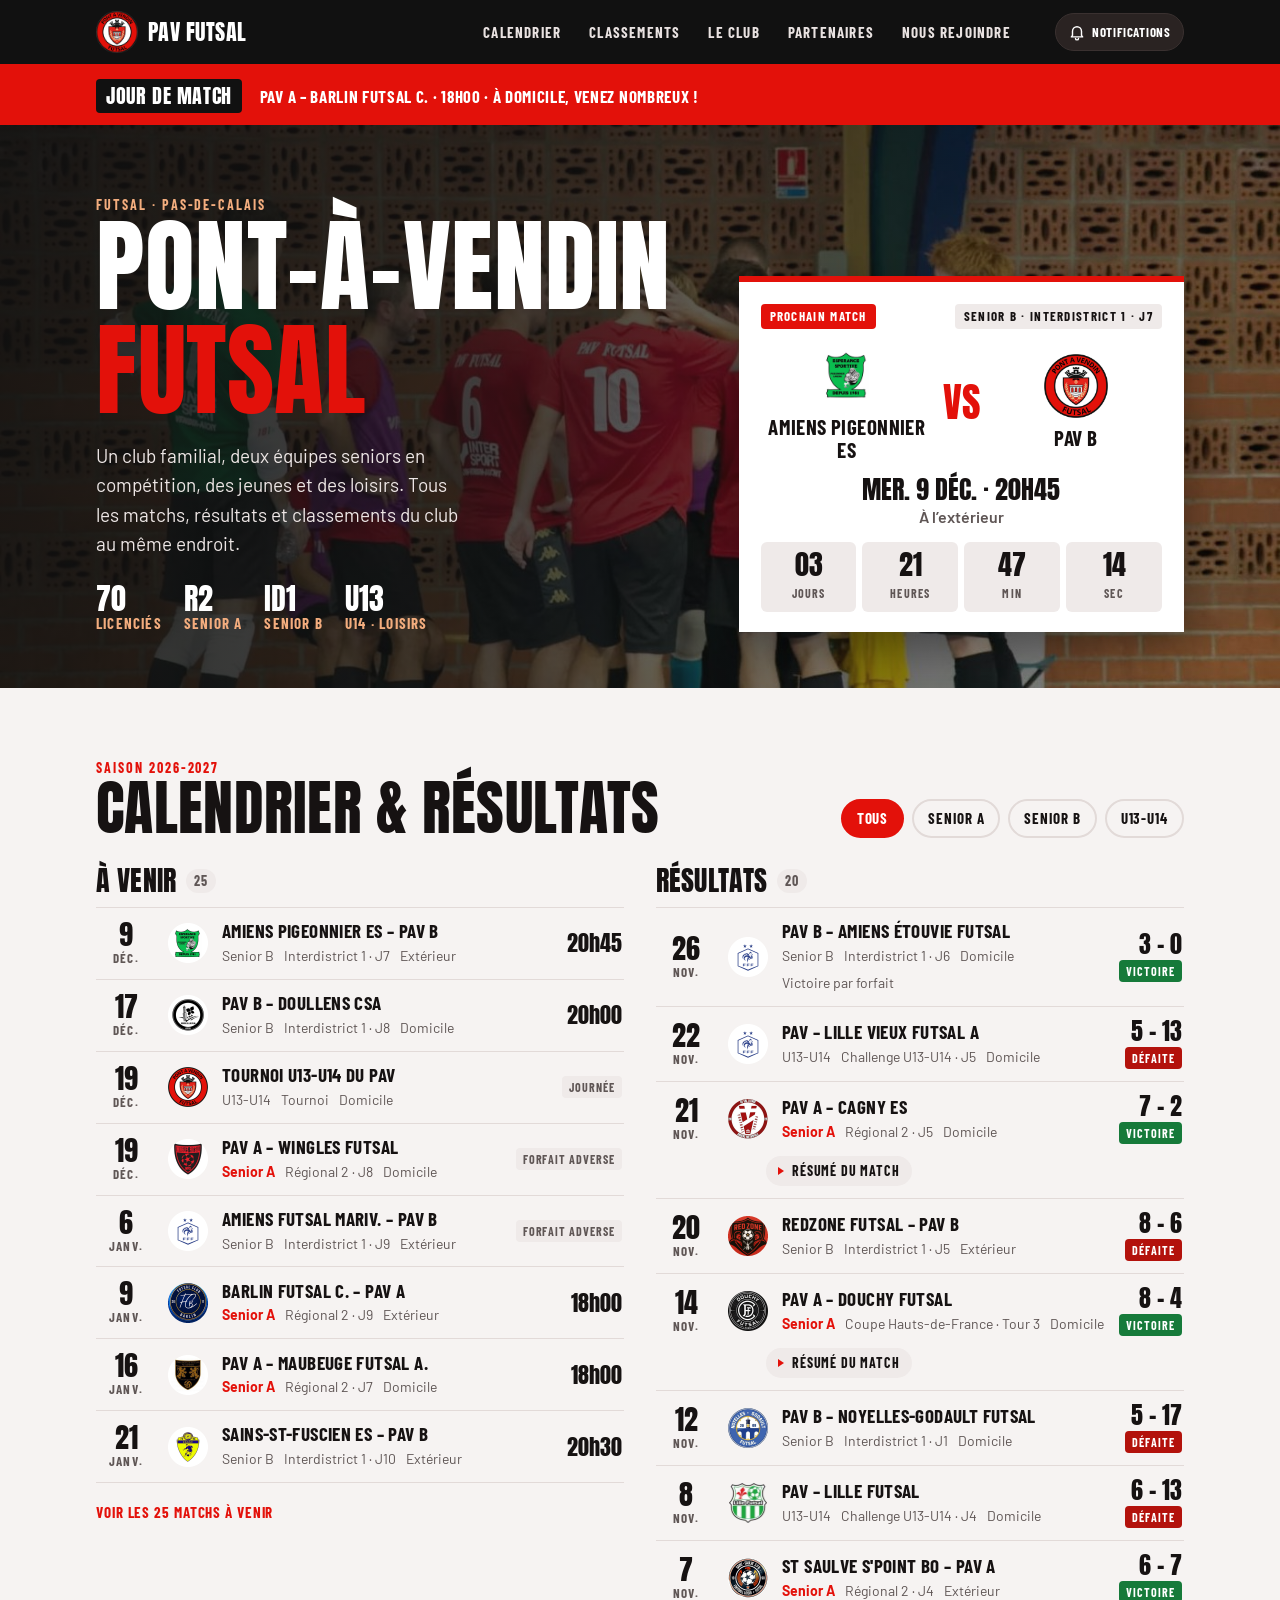
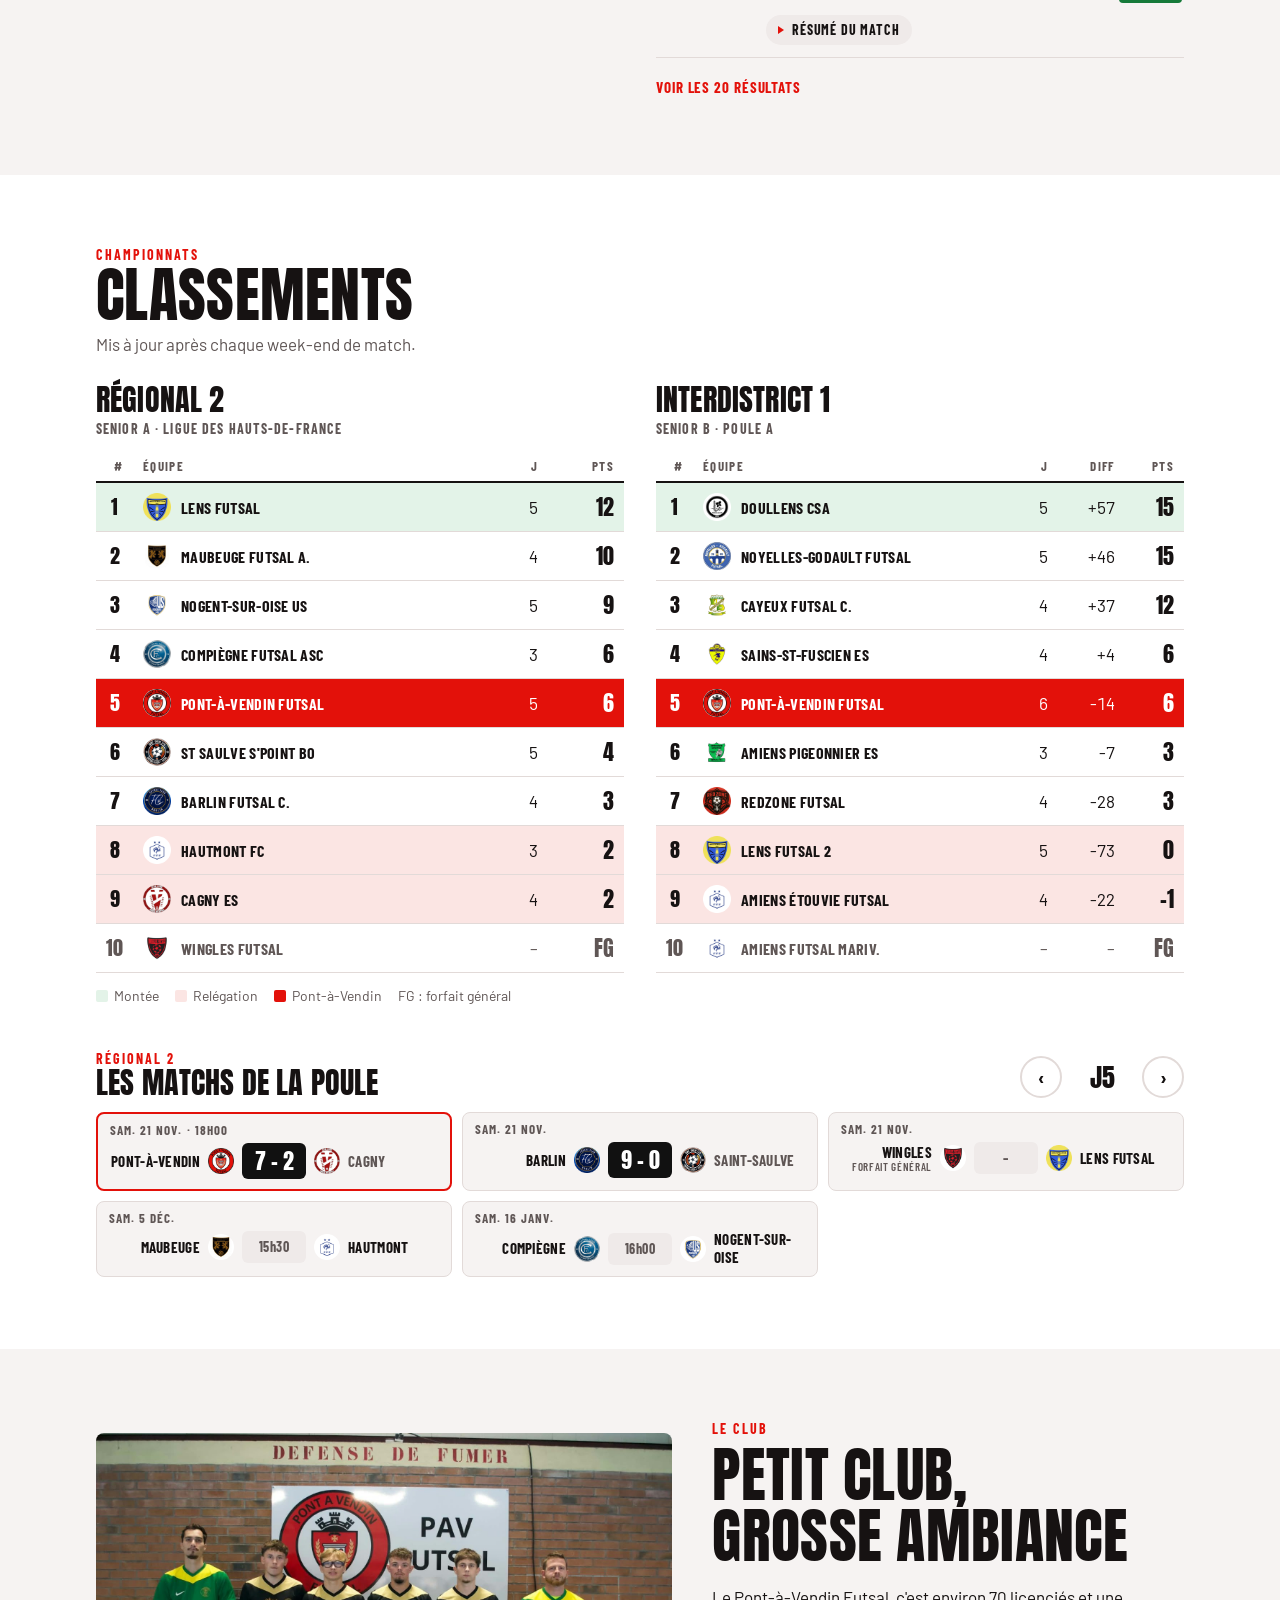
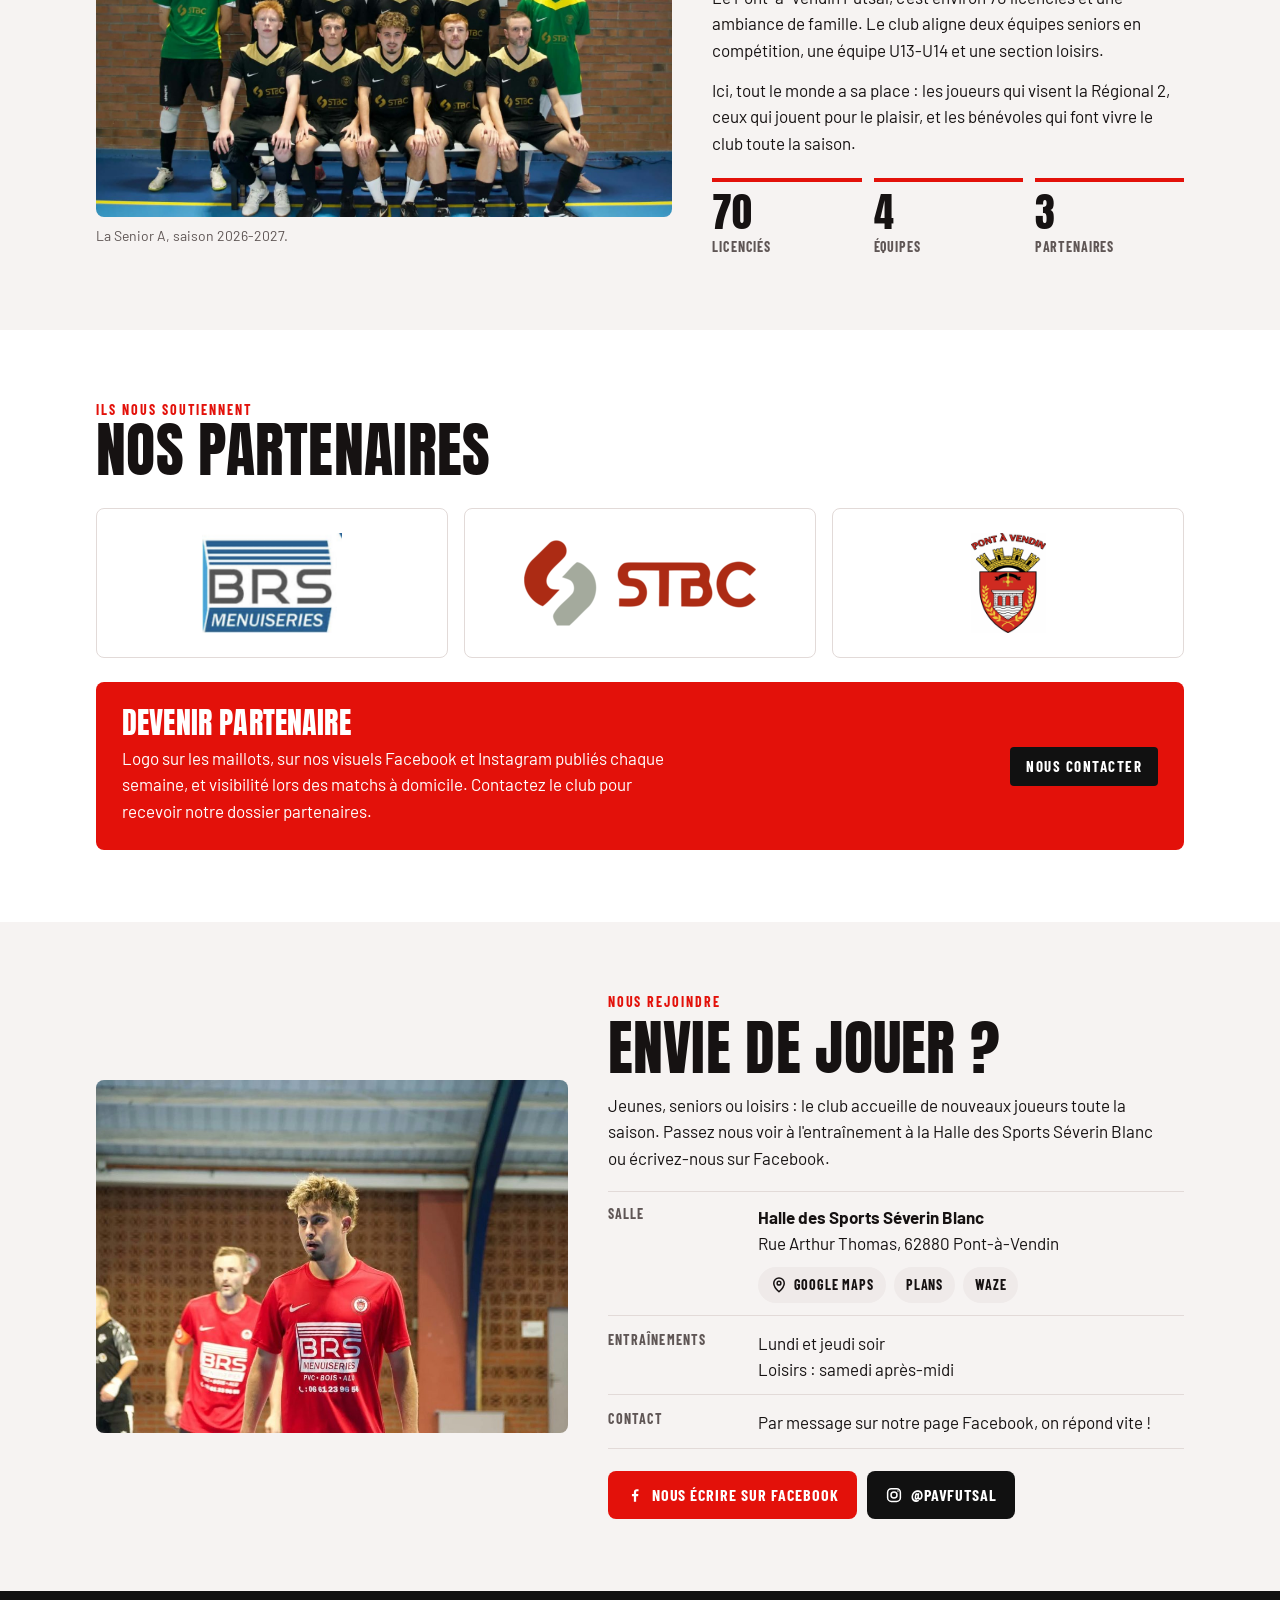
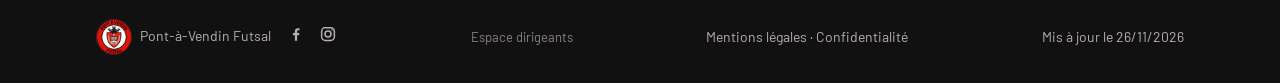
==== commit efc13db4: "Classement Interdistrict 1 officiel (après la 6e journée, forfait d'Amiens Étouvie) Co-Authored-By: " ====
--- a/index.html
+++ b/index.html
@@ -630,7 +630,7 @@
 ];
 // [rang, club, joués, (diff), points, zone] — zone : up / down / pav / fg
 const CLASSEMENT_R2 = [[1,"Lens Futsal",5,12,"up"],[2,"Maubeuge Futsal A.",4,10,""],[3,"Nogent-sur-Oise US",5,9,""],[4,"Compiègne Futsal ASC",3,6,""],[5,"Pont-à-Vendin Futsal",5,6,"pav"],[6,"St Saulve S'Point BO",5,4,""],[7,"Barlin Futsal C.",4,3,""],[8,"Hautmont FC",3,2,"down"],[9,"Cagny ES",4,2,"down"],[10,"Wingles Futsal",null,"FG","fg"]];
-const CLASSEMENT_ID1 = [[1,"Doullens CSA",5,"+57",15,"up"],[2,"Noyelles-Godault Futsal",4,"+39",12,""],[3,"Cayeux Futsal C.",3,"+26",9,""],[4,"Sains-St-Fuscien ES",3,"-15",3,""],[5,"Redzone Futsal",3,"-17",3,""],[6,"Amiens Pigeonnier ES",2,"0",3,""],[7,"Pont-à-Vendin Futsal",5,"-17",3,"pav"],[8,"Amiens Étouvie Futsal",3,"-19",0,"down"],[9,"Lens Futsal 2",4,"-54",0,"down"],[10,"Amiens Futsal Mariv.",null,"–","FG","fg"]];
+const CLASSEMENT_ID1 = [[1,"Doullens CSA",5,"+57",15,"up"],[2,"Noyelles-Godault Futsal",5,"+46",15,""],[3,"Cayeux Futsal C.",4,"+37",12,""],[4,"Sains-St-Fuscien ES",4,"+4",6,""],[5,"Pont-à-Vendin Futsal",6,"-14",6,"pav"],[6,"Amiens Pigeonnier ES",3,"-7",3,""],[7,"Redzone Futsal",4,"-28",3,""],[8,"Lens Futsal 2",5,"-73",0,"down"],[9,"Amiens Étouvie Futsal",4,"-22",-1,"down"],[10,"Amiens Futsal Mariv.",null,"–","FG","fg"]];
 /* ============================================= */
 
 const $ = s => document.querySelector(s);
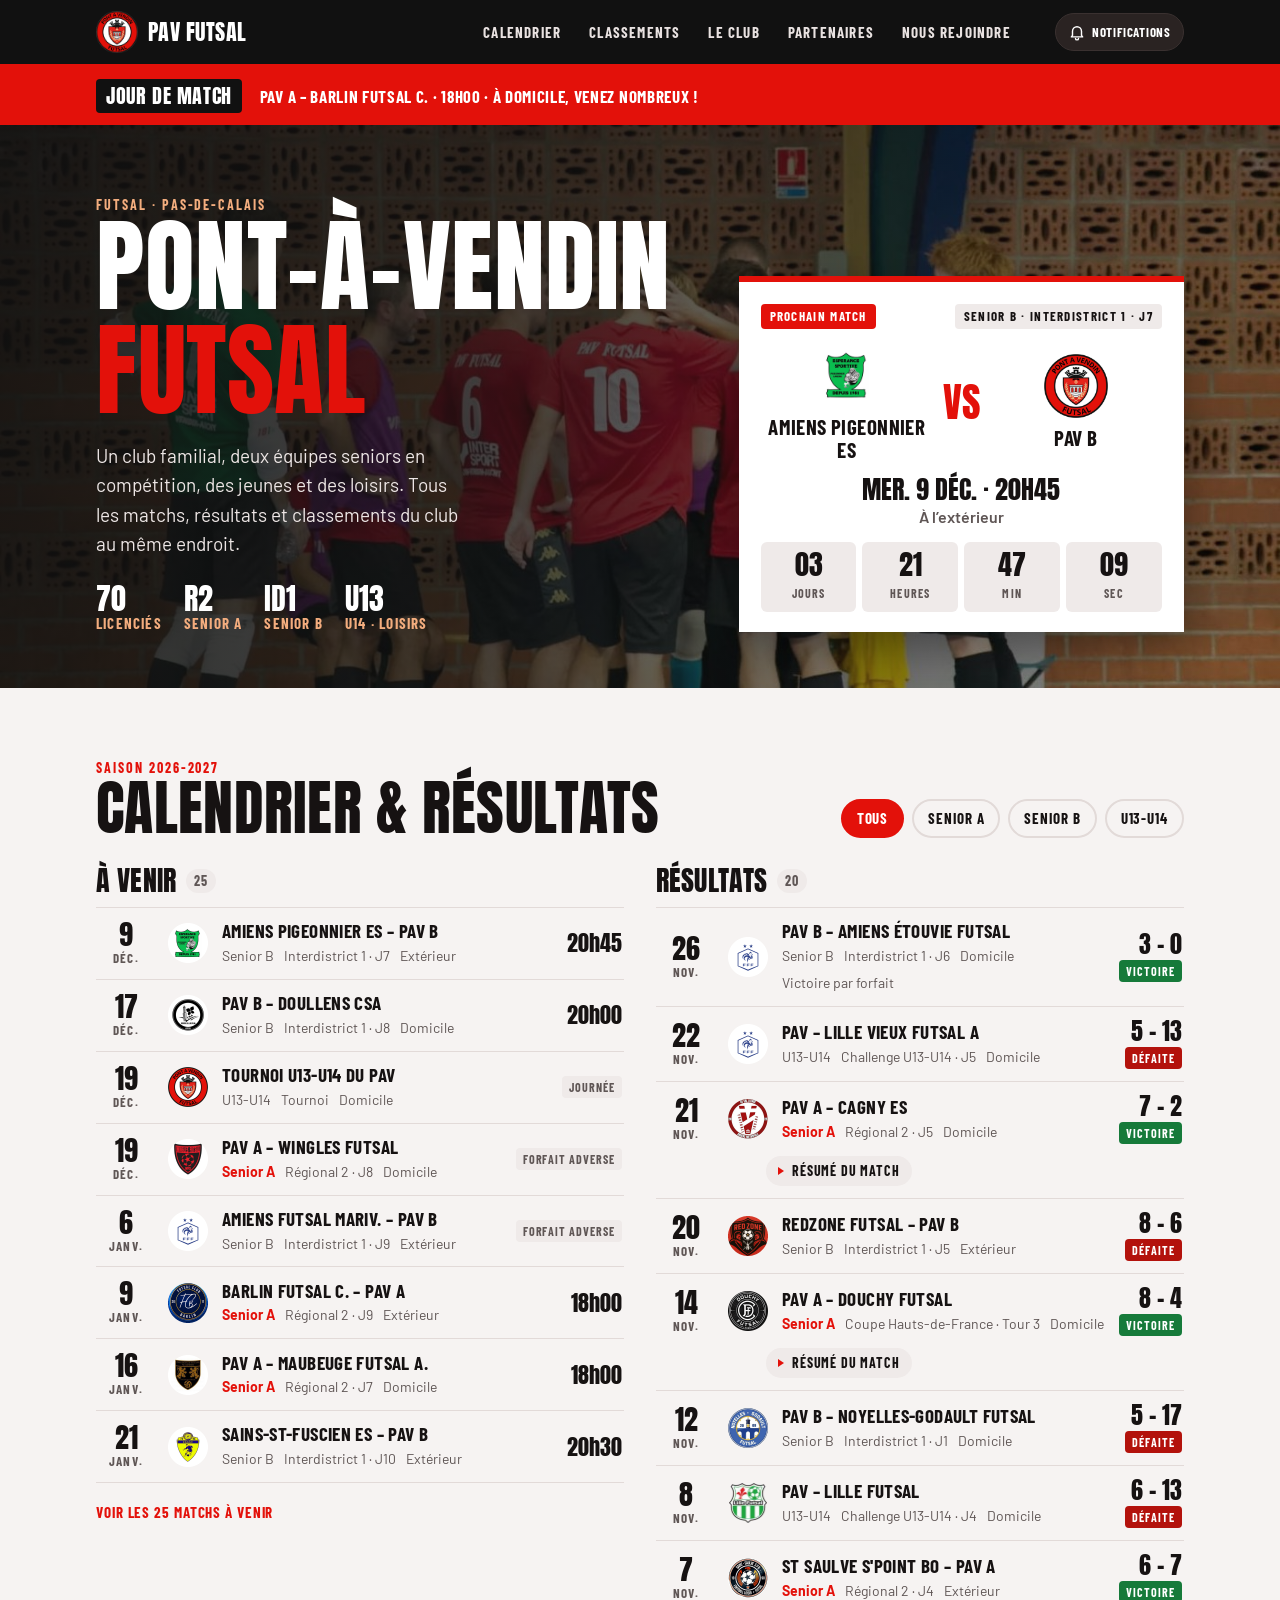
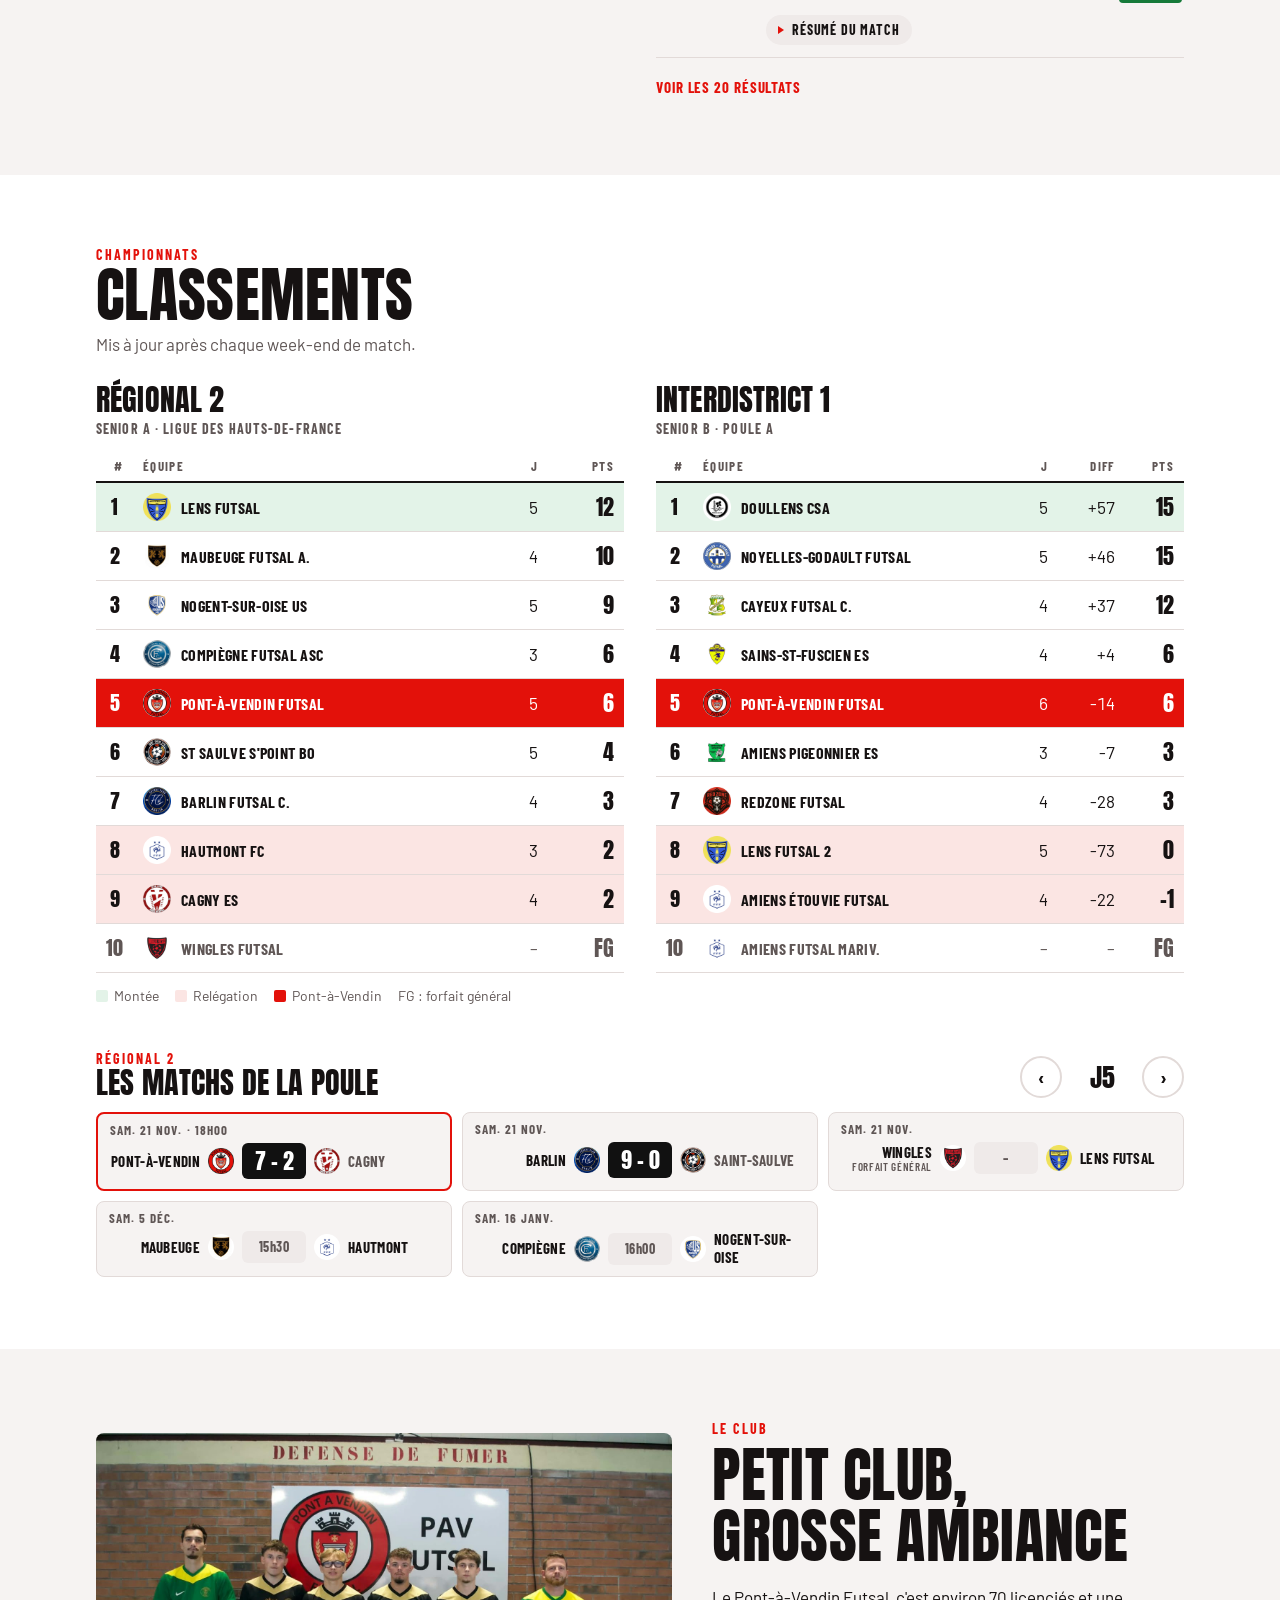
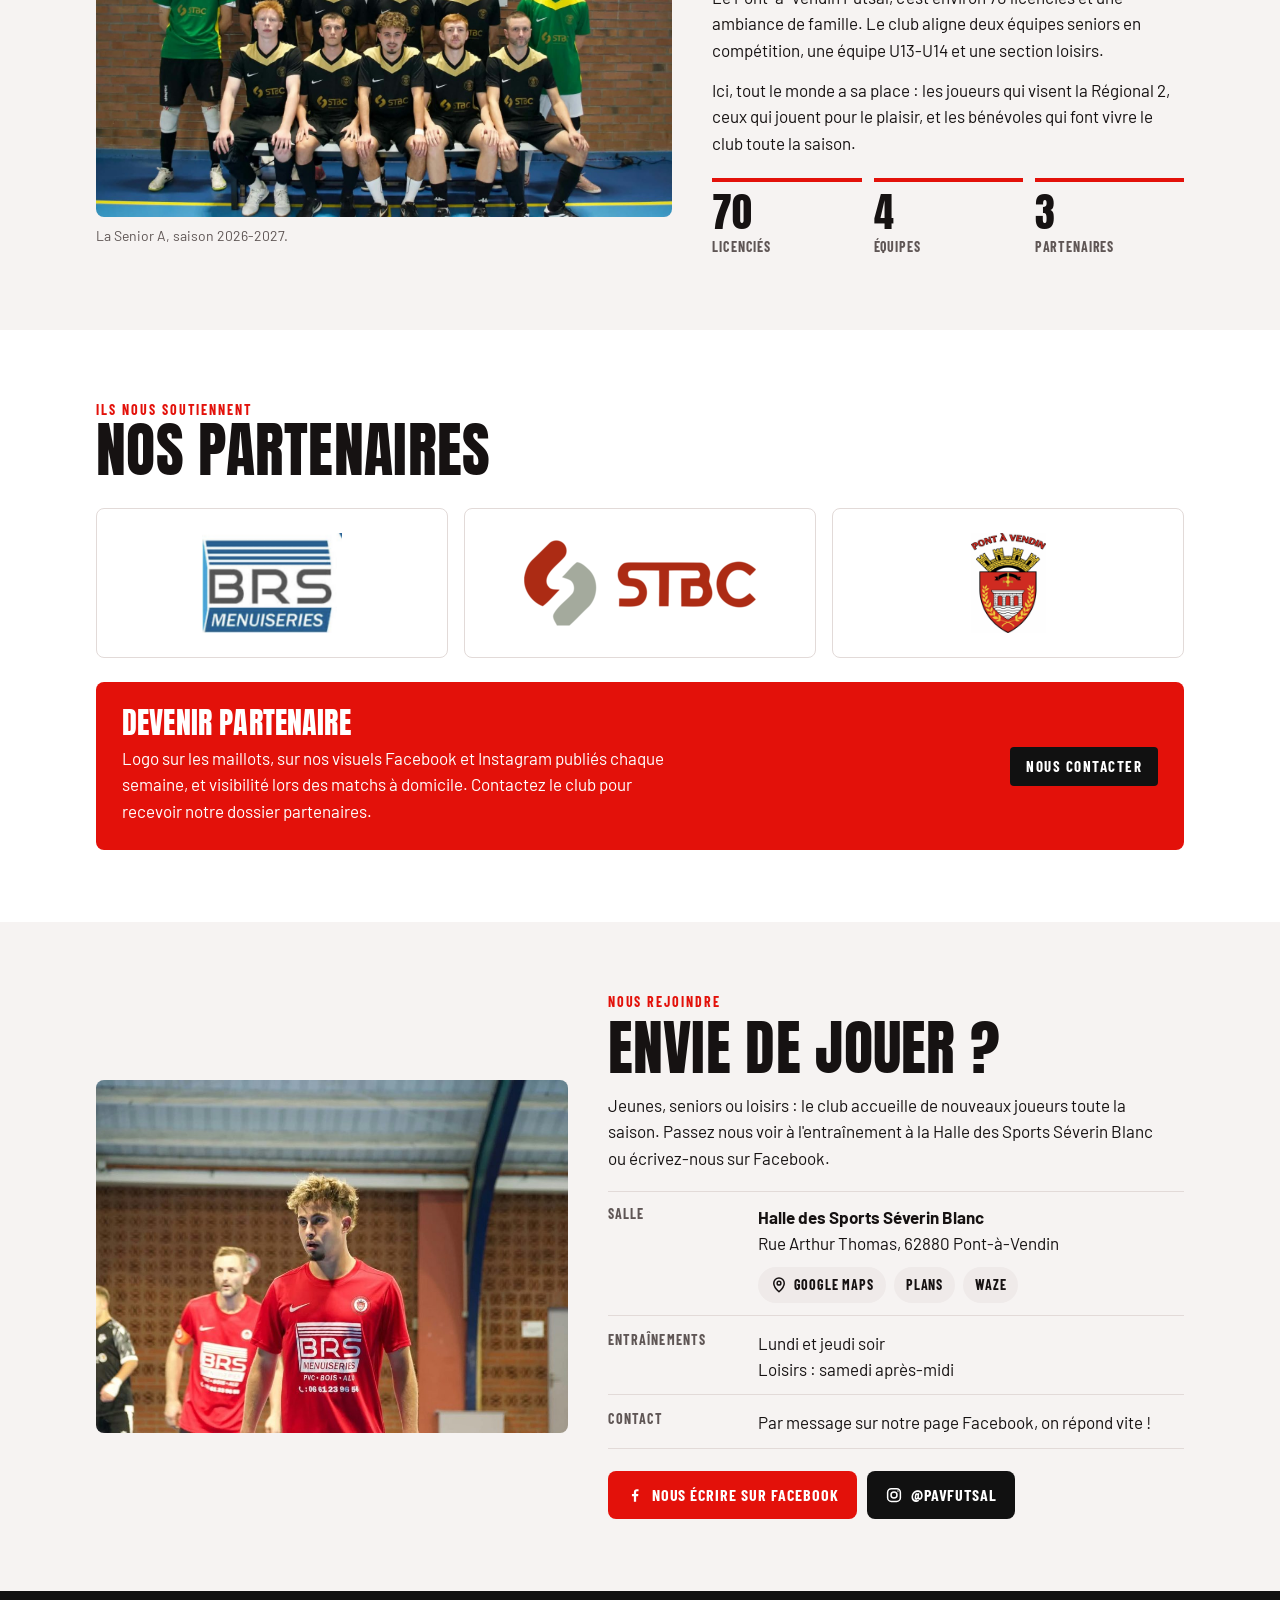
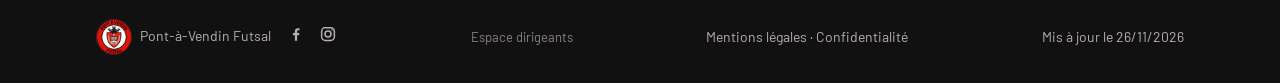
==== commit aa520f2e: "Image d'aperçu des liens : « L'appli du PAV est là » Co-Authored-By: Claude Opus 5.5 <noreply@anthro" ====
--- a/index.html
+++ b/index.html
@@ -25,7 +25,7 @@
 <meta property="og:image" content="https://pavfutsal.fr/assets/og.jpg">
 <meta property="og:image:width" content="1200">
 <meta property="og:image:height" content="630">
-<meta property="og:image:alt" content="Pont-à-Vendin Futsal – le site officiel du club">
+<meta property="og:image:alt" content="L’appli du PAV est là : score en direct, notifications à chaque but, calendrier et classements sur pavfutsal.fr">
 <meta name="twitter:card" content="summary_large_image">
 <script type="application/ld+json">{"@context": "https://schema.org", "@type": "SportsTeam", "name": "Pont-à-Vendin Futsal", "alternateName": ["PAV Futsal", "PAV"], "sport": "Futsal", "url": "https://pavfutsal.fr/", "logo": "https://pavfutsal.fr/assets/pav.png", "image": "https://pavfutsal.fr/assets/equipe-a.jpg", "address": {"@type": "PostalAddress", "addressLocality": "Pont-à-Vendin", "postalCode": "62880", "addressRegion": "Hauts-de-France", "addressCountry": "FR"}, "memberOf": {"@type": "SportsOrganization", "name": "Ligue des Hauts-de-France de Football"}, "sameAs": ["https://www.facebook.com/profile.php?id=61572698814286", "https://www.instagram.com/pavfutsal/"], "location": {"@type": "SportsActivityLocation", "name": "Halle des Sports Séverin Blanc", "address": {"@type": "PostalAddress", "streetAddress": "Rue Arthur Thomas", "addressLocality": "Pont-à-Vendin", "postalCode": "62880", "addressCountry": "FR"}}}</script>
 <style>:root{color-scheme:light;padding-top:env(safe-area-inset-top,0px);padding-bottom:env(safe-area-inset-bottom,0px)}body{margin:0}img{max-width:100%}[hidden]{display:none!important}</style>
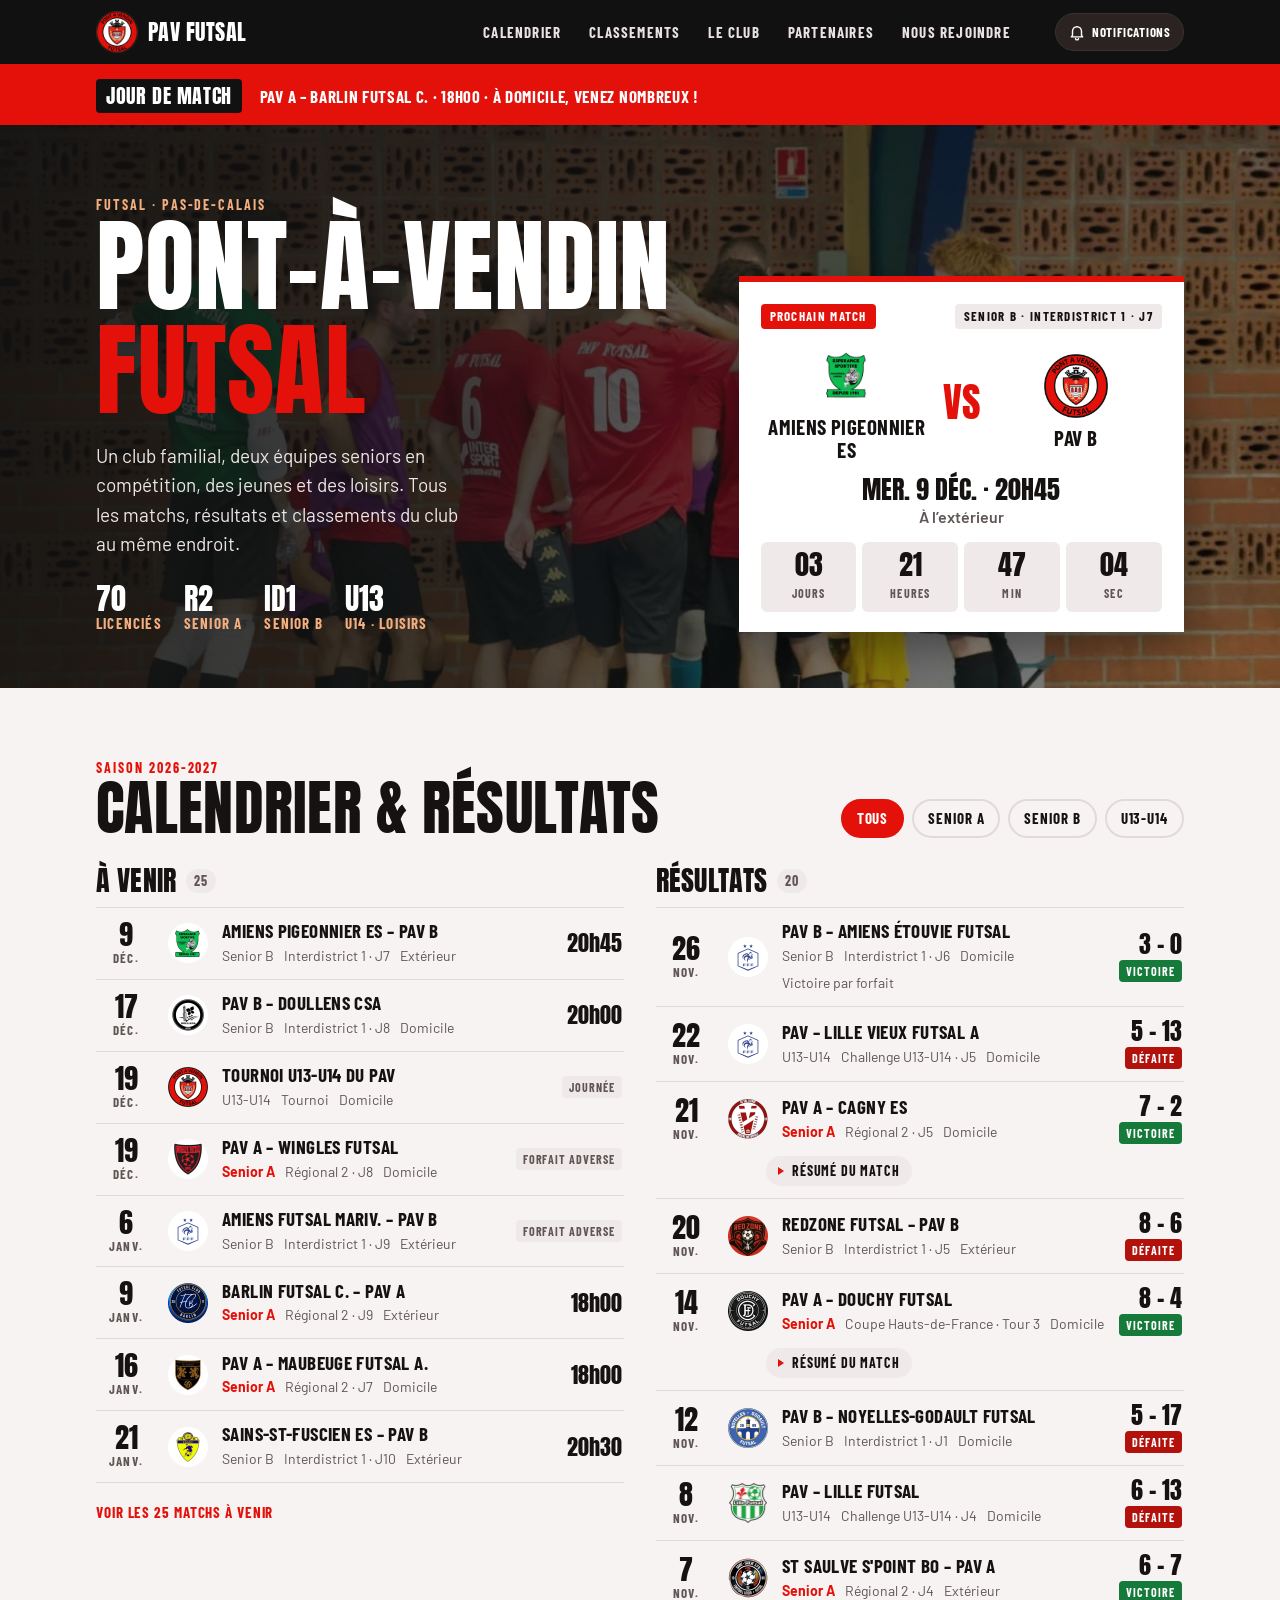
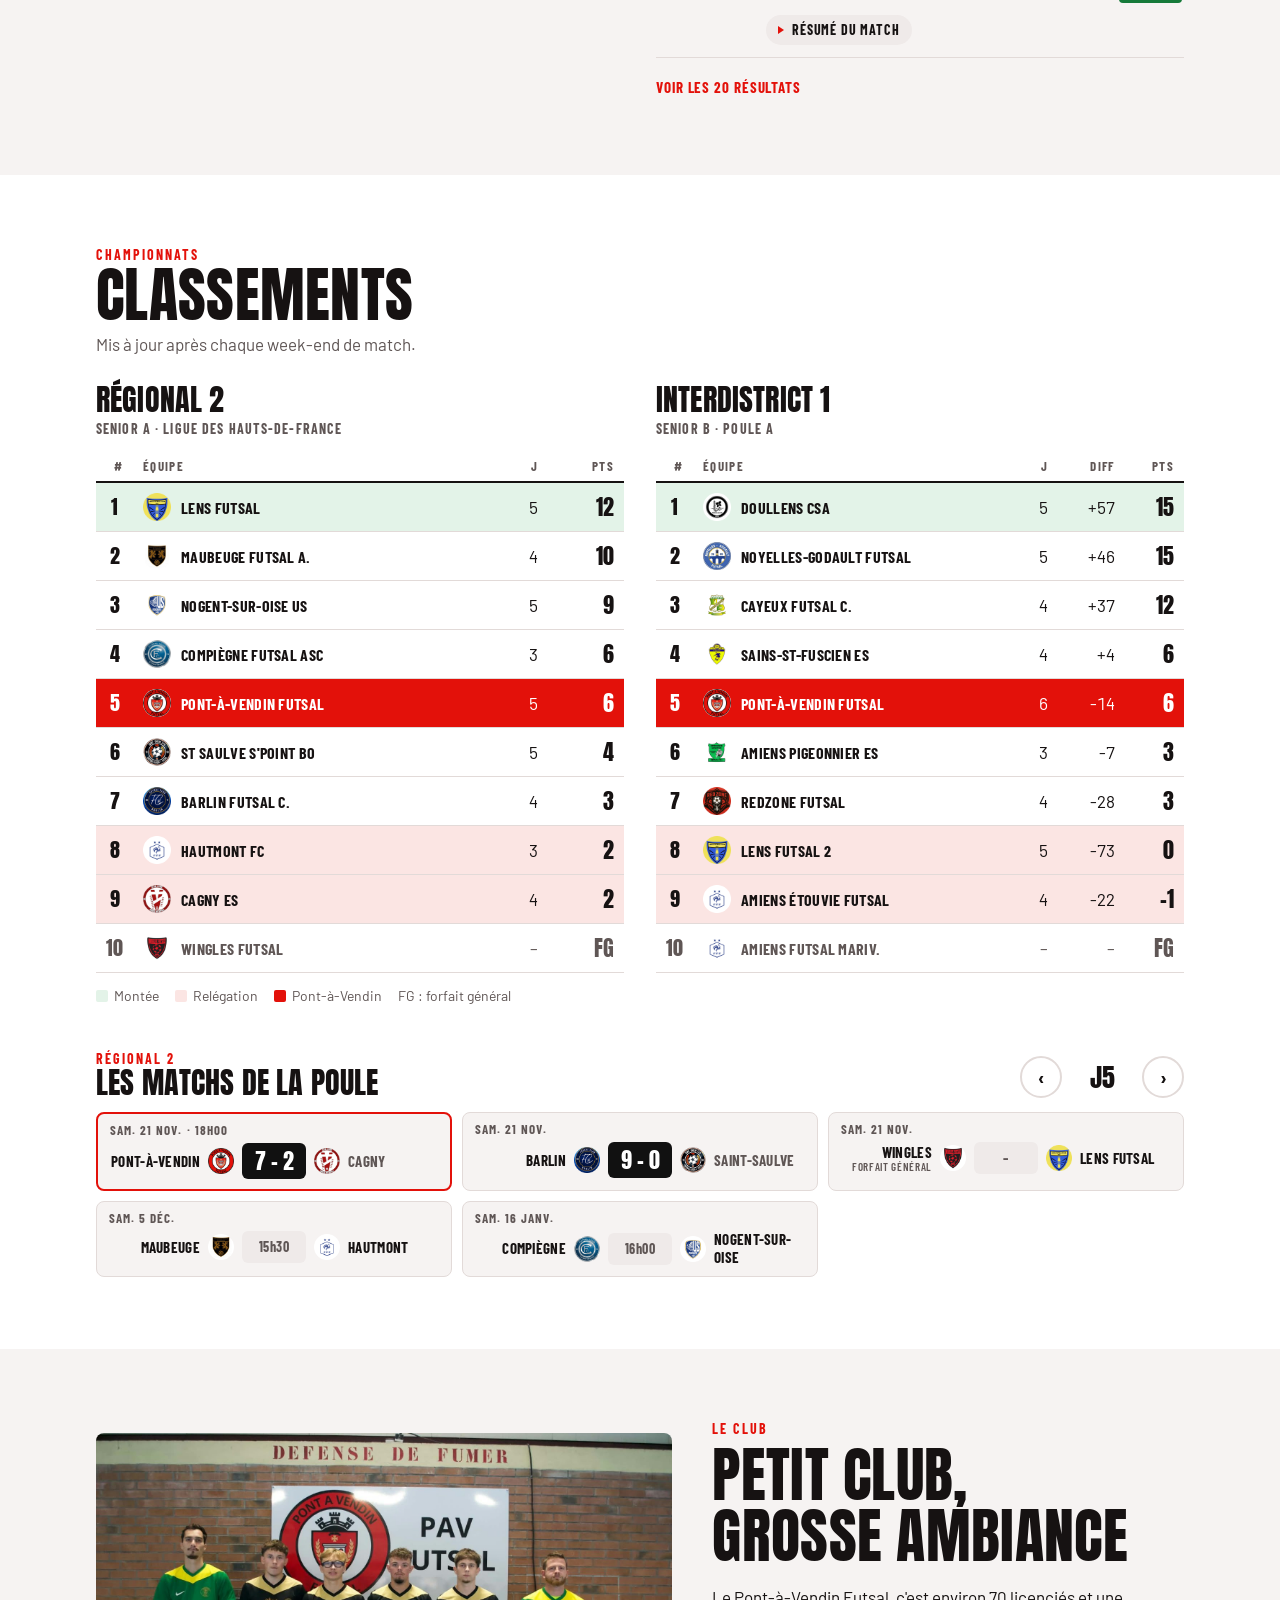
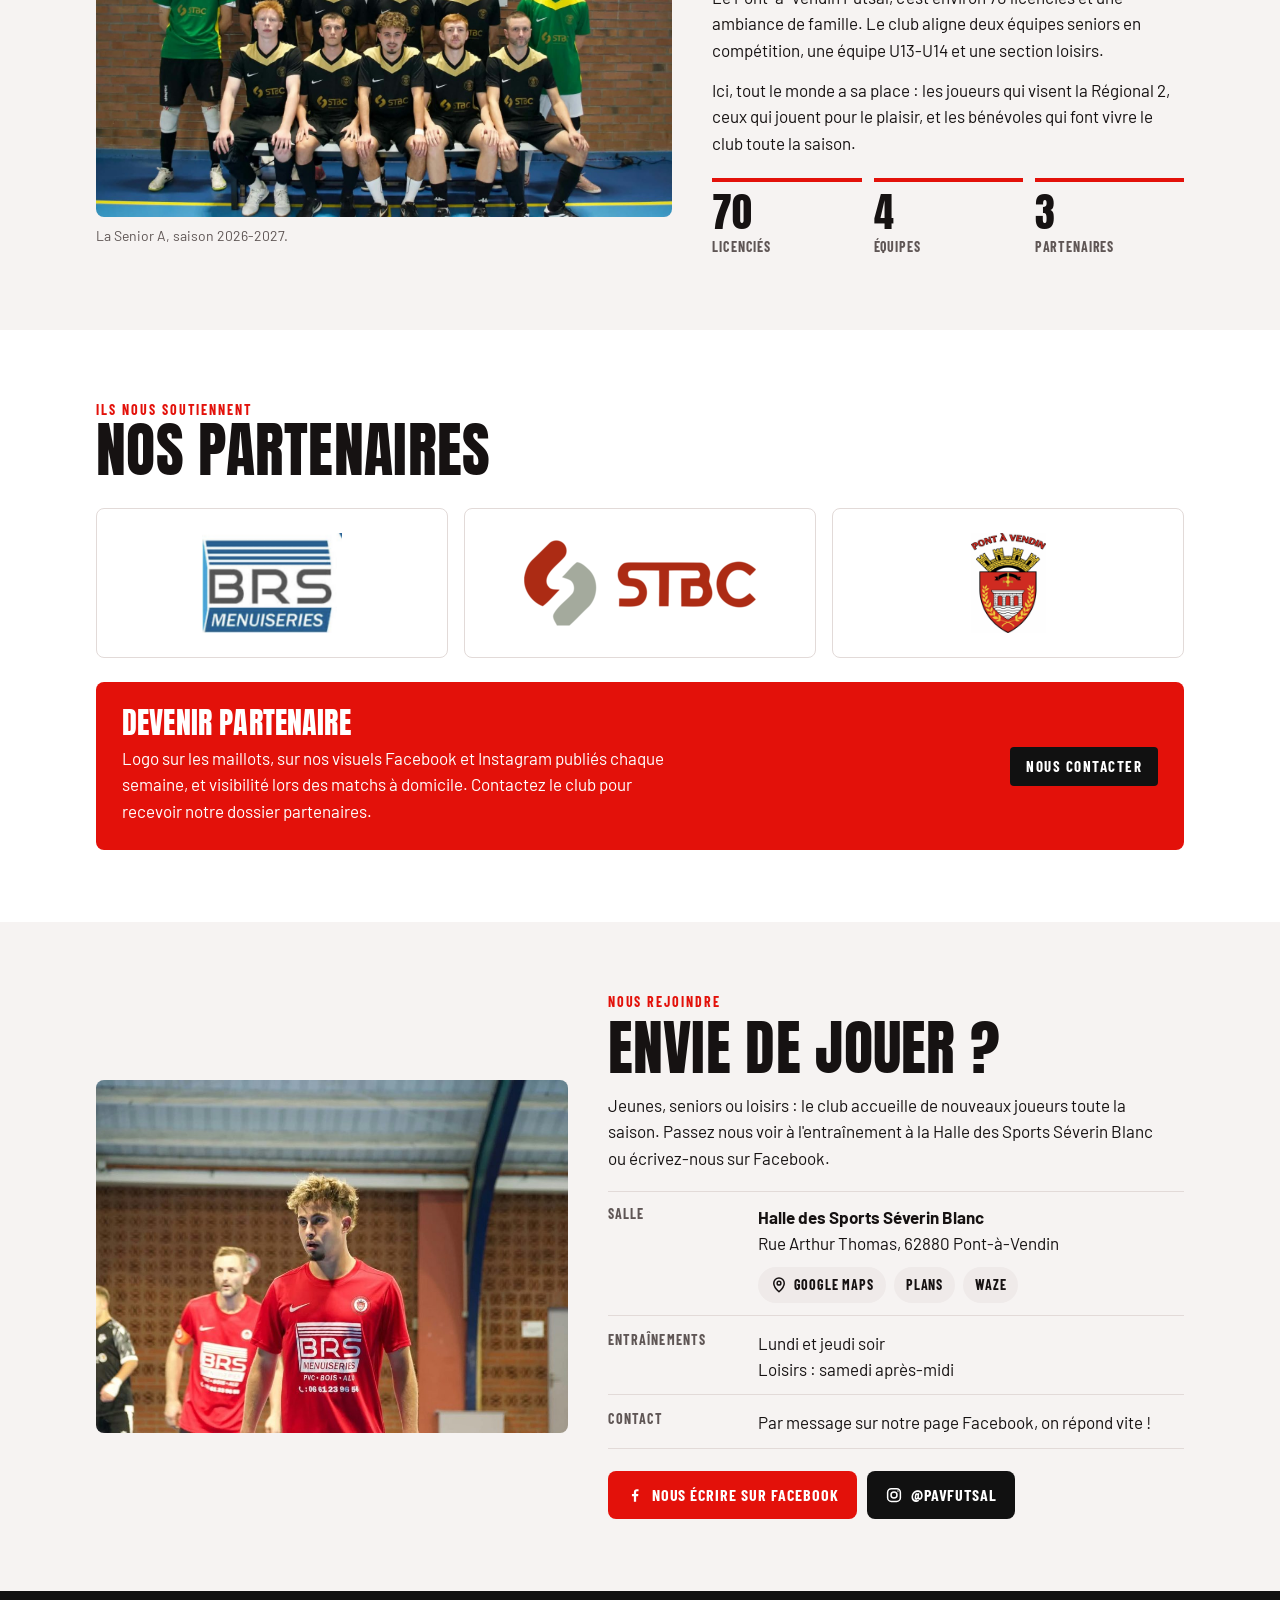
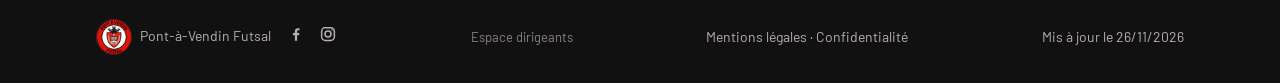
==== commit b3c6d9e8: "Espace dirigeants : la fenêtre du code peut être fermée (✕, bouton Fermer, Échap) Co-Authored-By: Cl" ====
--- a/index.html
+++ b/index.html
@@ -330,6 +330,7 @@
 .lv-pin{display:flex;gap:10px}
 .lv-pin input{flex:1;min-width:0;font:600 22px/1 var(--body);letter-spacing:.3em;text-align:center;padding:10px;border-radius:6px;border:1px solid var(--line);background:var(--bg);color:var(--fg)}
 .prov{margin:8px 0 0;padding:8px 12px;border-radius:6px;background:#FFF4D6;color:#5C4300;font-size:14px;line-height:1.4}
+.live-panel .lv-x{position:absolute;top:10px;right:10px;width:40px;height:40px;border-radius:50%;border:0;background:transparent;color:var(--muted);font-size:22px;line-height:1;cursor:pointer}.live-panel .lv-x:hover{background:var(--bg);color:var(--fg)}
 footer .legal a{color:#B9B0AE;text-decoration:none}footer .legal a:hover{color:#fff;text-decoration:underline}
 footer .staff{color:#8A817F;font-size:13px;text-decoration:none}
 footer .staff:hover{color:#fff;text-decoration:underline}
@@ -909,16 +910,22 @@
   panneauOuvert = true;
   let pin = ''; try { pin = sessionStorage.getItem('pav-pin') || ''; } catch(e) {}
   const login = document.createElement('div'); login.className = 'live-panel'; login.setAttribute('role','dialog'); login.setAttribute('aria-label','Accès au score en direct');
-  login.innerHTML = `<h3>Score en direct</h3>
+  login.innerHTML = `<button type="button" class="lv-x" id="lv-x" aria-label="Fermer">✕</button><h3>Score en direct</h3>
     <form id="lv-login"><label for="lv-code">Code d'accès</label>
     <div class="lv-pin"><input id="lv-code" type="password" inputmode="numeric" autocomplete="off" maxlength="8" required><button class="btn main" type="submit">Entrer</button></div></form>
-    <p class="live-msg" id="lv-lmsg">Réservé aux dirigeants du club.</p>`;
+    <p class="live-msg" id="lv-lmsg">Réservé aux dirigeants du club.</p>
+    <button type="button" class="btn ghost" id="lv-fermer">Fermer</button>`;
   document.body.append(login);
+  const fermer = () => { login.remove(); panneauOuvert = false; document.removeEventListener('keydown', echap);
+    if (veutDirect()) { try { history.replaceState(null, '', location.pathname); } catch(e) {} } };
+  const echap = e => { if (e.key === 'Escape') fermer(); };
+  document.addEventListener('keydown', echap);
+  $('#lv-x').addEventListener('click', fermer); $('#lv-fermer').addEventListener('click', fermer);
   const essayer = async (code) => {
     $('#lv-lmsg').textContent = 'Vérification…';
     try {
       const j = await appel({ action: 'login', pin: code });
-      if (j.ok) { try { sessionStorage.setItem('pav-pin', code); } catch(e) {} login.remove(); LIVE = j.live || {}; renderLive(); initLive(code, j.joueurs || []); return; }
+      if (j.ok) { try { sessionStorage.setItem('pav-pin', code); } catch(e) {} login.remove(); document.removeEventListener('keydown', echap); LIVE = j.live || {}; renderLive(); initLive(code, j.joueurs || []); return; }
       try { sessionStorage.removeItem('pav-pin'); } catch(e) {}
       $('#lv-lmsg').textContent = j.error === 'locked' ? 'Trop d’essais. Réessaie dans 15 minutes.' : 'Code incorrect.';
     } catch (e) { $('#lv-lmsg').textContent = 'Connexion impossible. Vérifie ta connexion internet.'; }
@@ -926,12 +933,10 @@
   $('#lv-login').addEventListener('submit', e => { e.preventDefault(); essayer($('#lv-code').value.trim()); });
   if (pin) essayer(pin); else $('#lv-code').focus();
 }
-const veutDirect = () => location.hash === '#direct' || /[?&]direct\b/.test(location.search);
+function veutDirect(){ return location.hash === '#direct' || /[?&]direct\b/.test(location.search); }
 if (veutDirect()) ouvrirDirect();
 document.addEventListener('click', e => { const a = e.target.closest('a[href="#direct"]'); if (a) { e.preventDefault(); ouvrirDirect(); } });
-window.addEventListener('hashchange', () => { const veutDirect = () => location.hash === '#direct' || /[?&]direct\b/.test(location.search);
-if (veutDirect()) ouvrirDirect();
-document.addEventListener('click', e => { const a = e.target.closest('a[href="#direct"]'); if (a) { e.preventDefault(); ouvrirDirect(); } }); });
+window.addEventListener('hashchange', () => { if (veutDirect()) ouvrirDirect(); });
 
 function initLive(pin, joueurs){
   const choix = matchs.filter(m => (m.eq==='A'||m.eq==='B') && (!m.joue || m.auto) && !m.st && m.comp!=='Tournoi' && (endOf(m) >= new Date(now - 12*3600e3))).sort((a,b)=>a.dt-b.dt).slice(0,4);
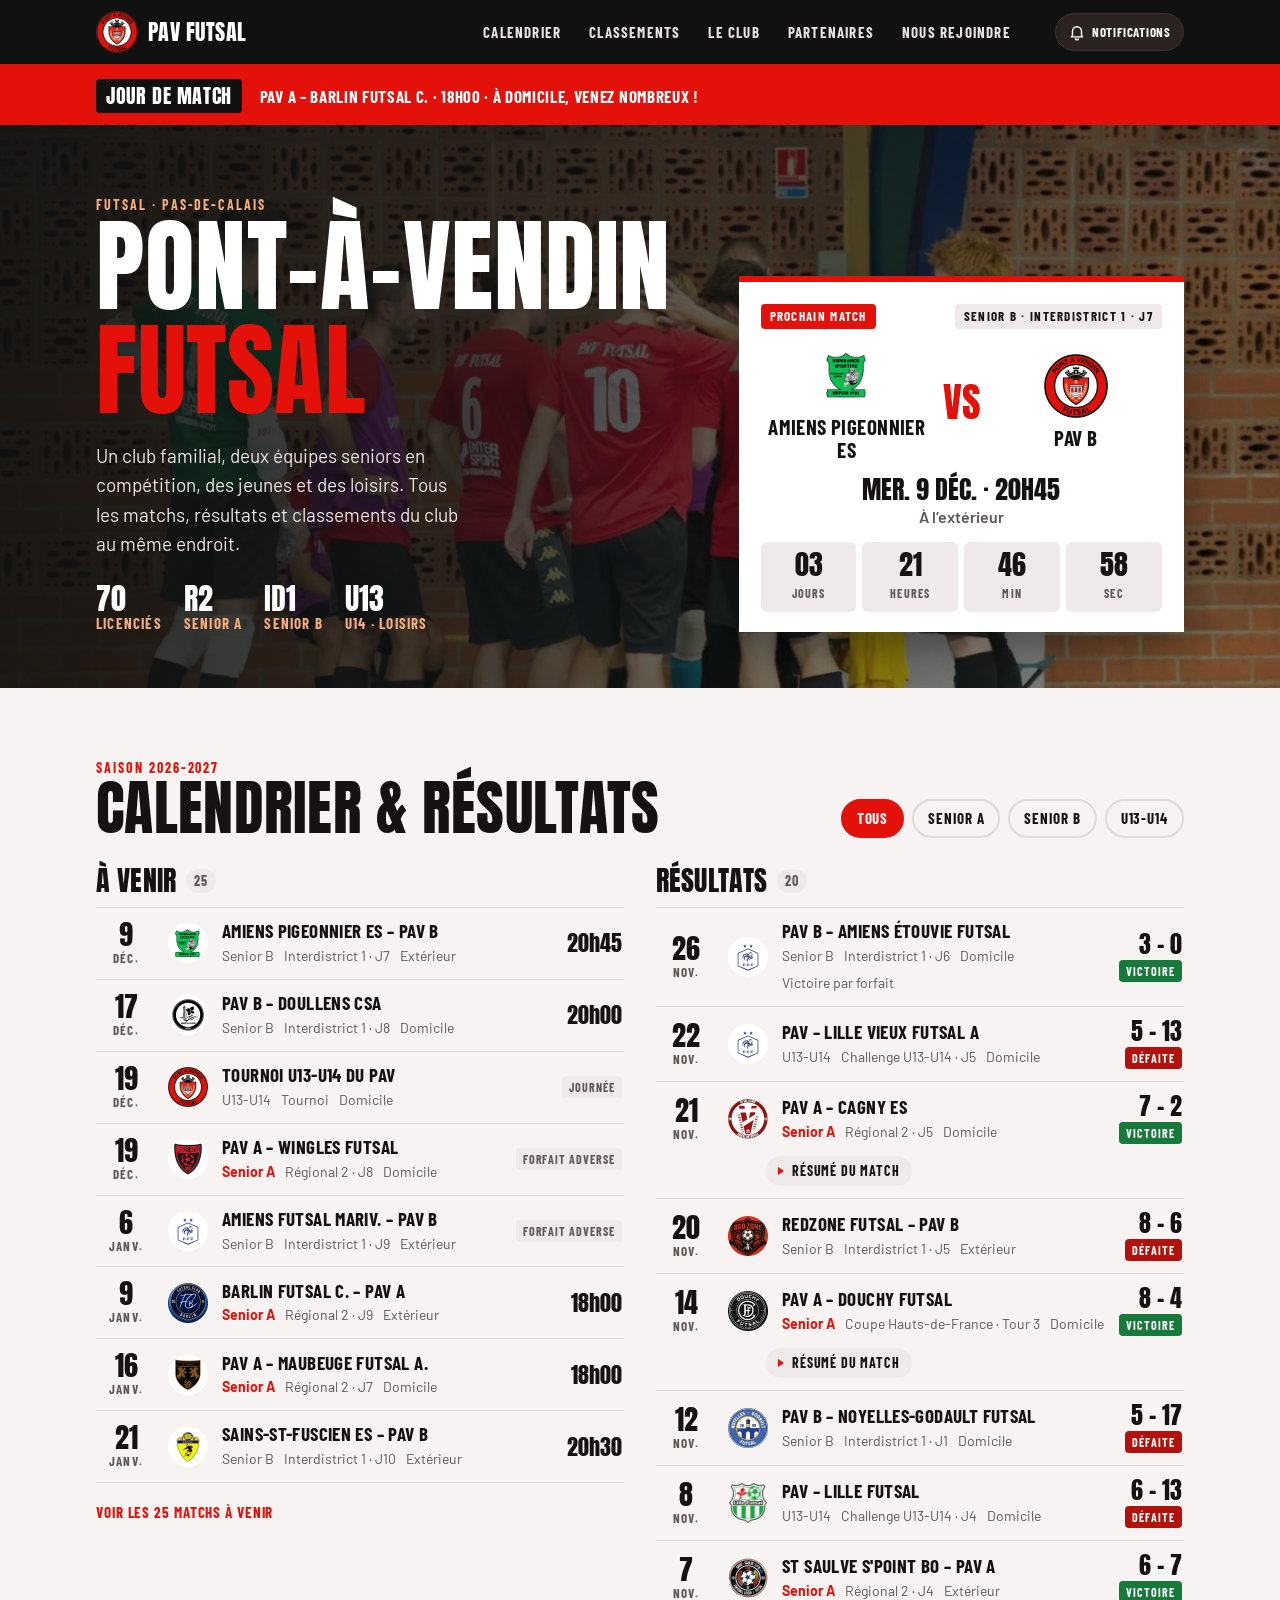
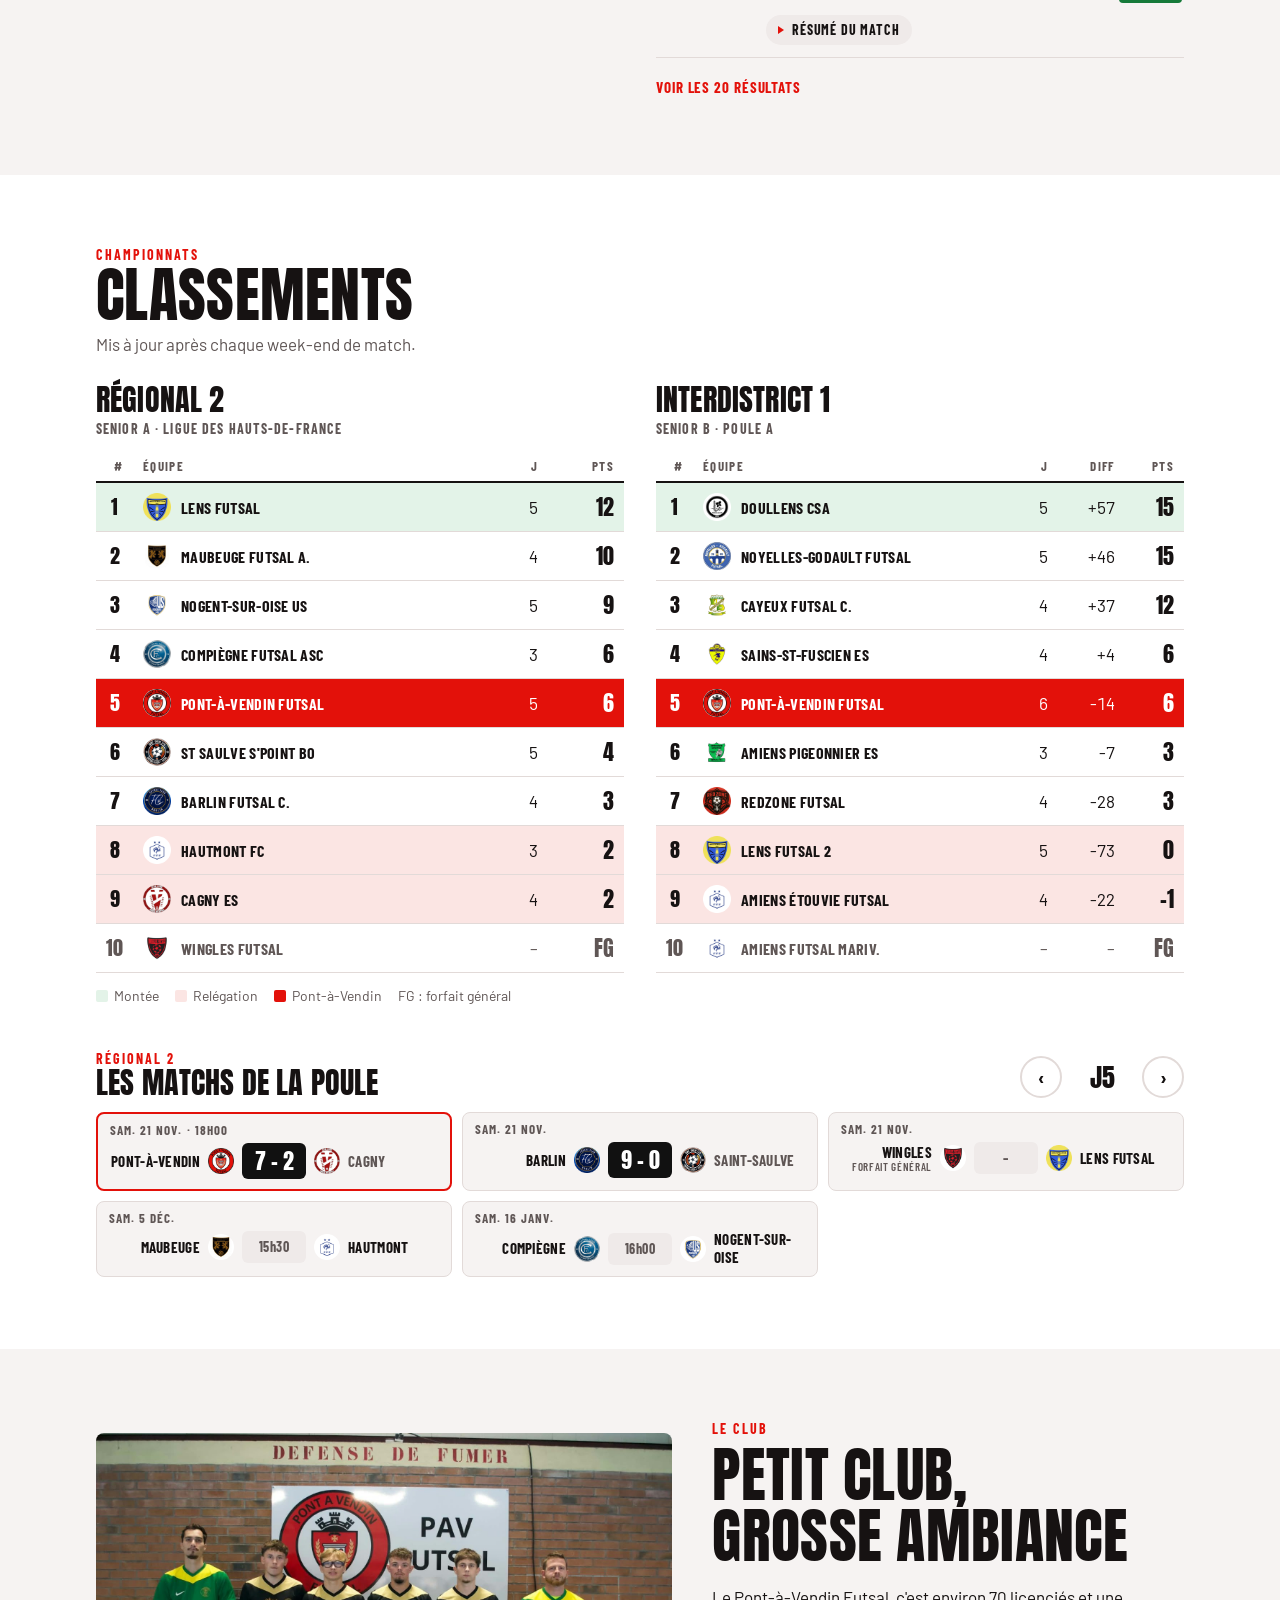
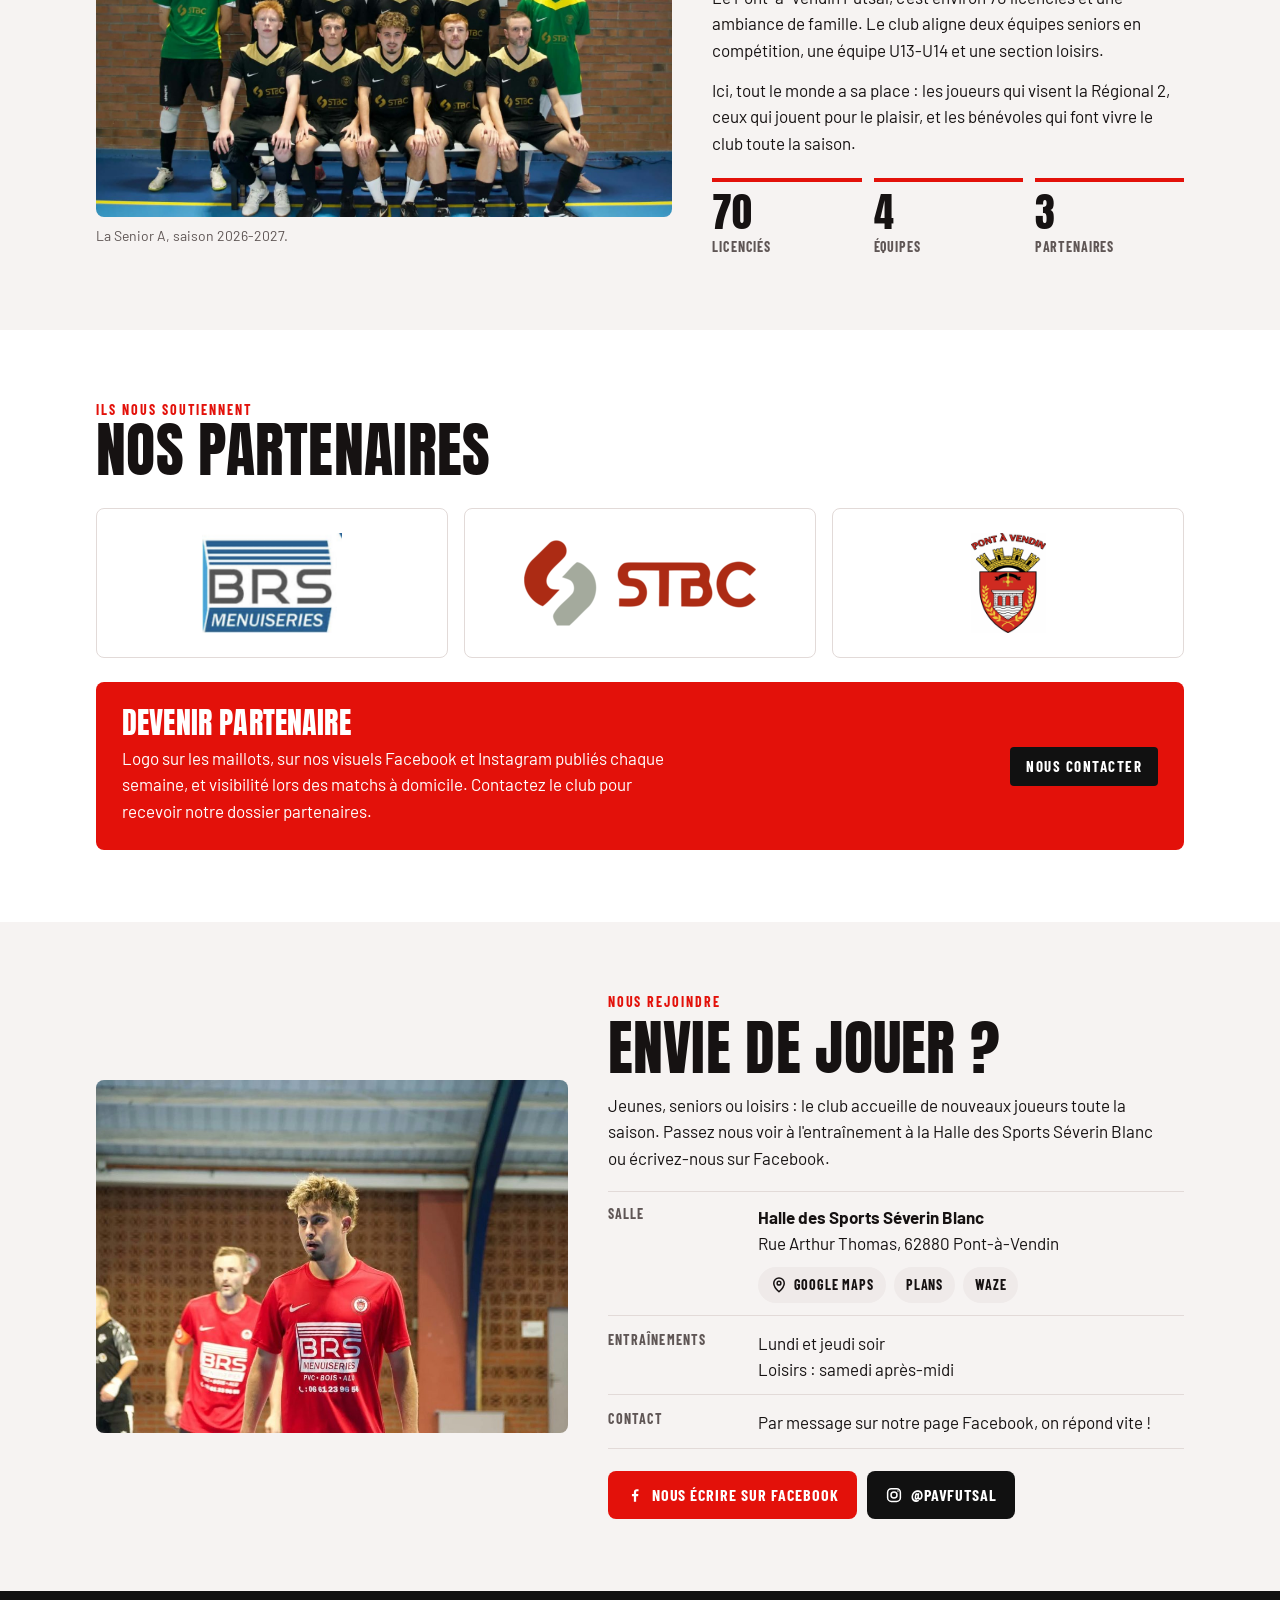
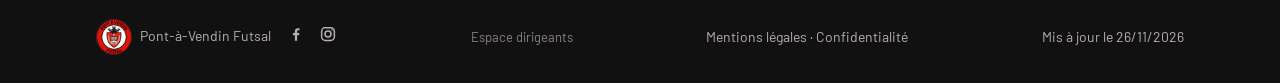
==== commit 6b7affca: "Déroulé du match PAV A 8-4 Douchy (Coupe HDF, tour 3) Co-Authored-By: Claude Opus 5.5 <noreply@anthr" ====
--- a/index.html
+++ b/index.html
@@ -663,6 +663,11 @@
     buts: [{n:"Noah B.",m:"6"},{n:"Maxime L.",m:"9"},{n:"Keliann F.",m:"11"},{n:"Ryan S.",m:"18"},{n:"Maxime L.",m:"23"},{n:"Ghislain L.",m:"26"},{n:"Keliann F.",m:"39"}],
     adv: ["3","12"],
     cartons: [{e:"pav",c:"J",n:"Lucas H.",m:"19"}]
+  },
+  "A|2026-11-14": { // PAV 8-4 Douchy (Coupe HDF, tour 3)
+    buts: [{n:"Keliann F.",m:"22"},{n:"Lucas H.",m:"23"},{n:"Timéo R.",m:"24"},{n:"Timéo R.",m:"27"},{n:"Timéo R.",m:"30"},{n:"Ghislain L.",m:"31"},{n:"Keliann F.",m:"37"},{n:"Noah B.",m:"39"}],
+    adv: ["5","15","28","34"],
+    cartons: [{e:"adv",c:"J",n:"",m:"26"},{e:"adv",c:"J",n:"",m:"37"},{e:"adv",c:"J",n:"",m:"38"},{e:"pav",c:"J",n:"Ghislain L.",m:"39"}]
   },
 };
 function friseDe(m){ return FRISES[m.eq+'|'+m.d] || m.frise || null; }
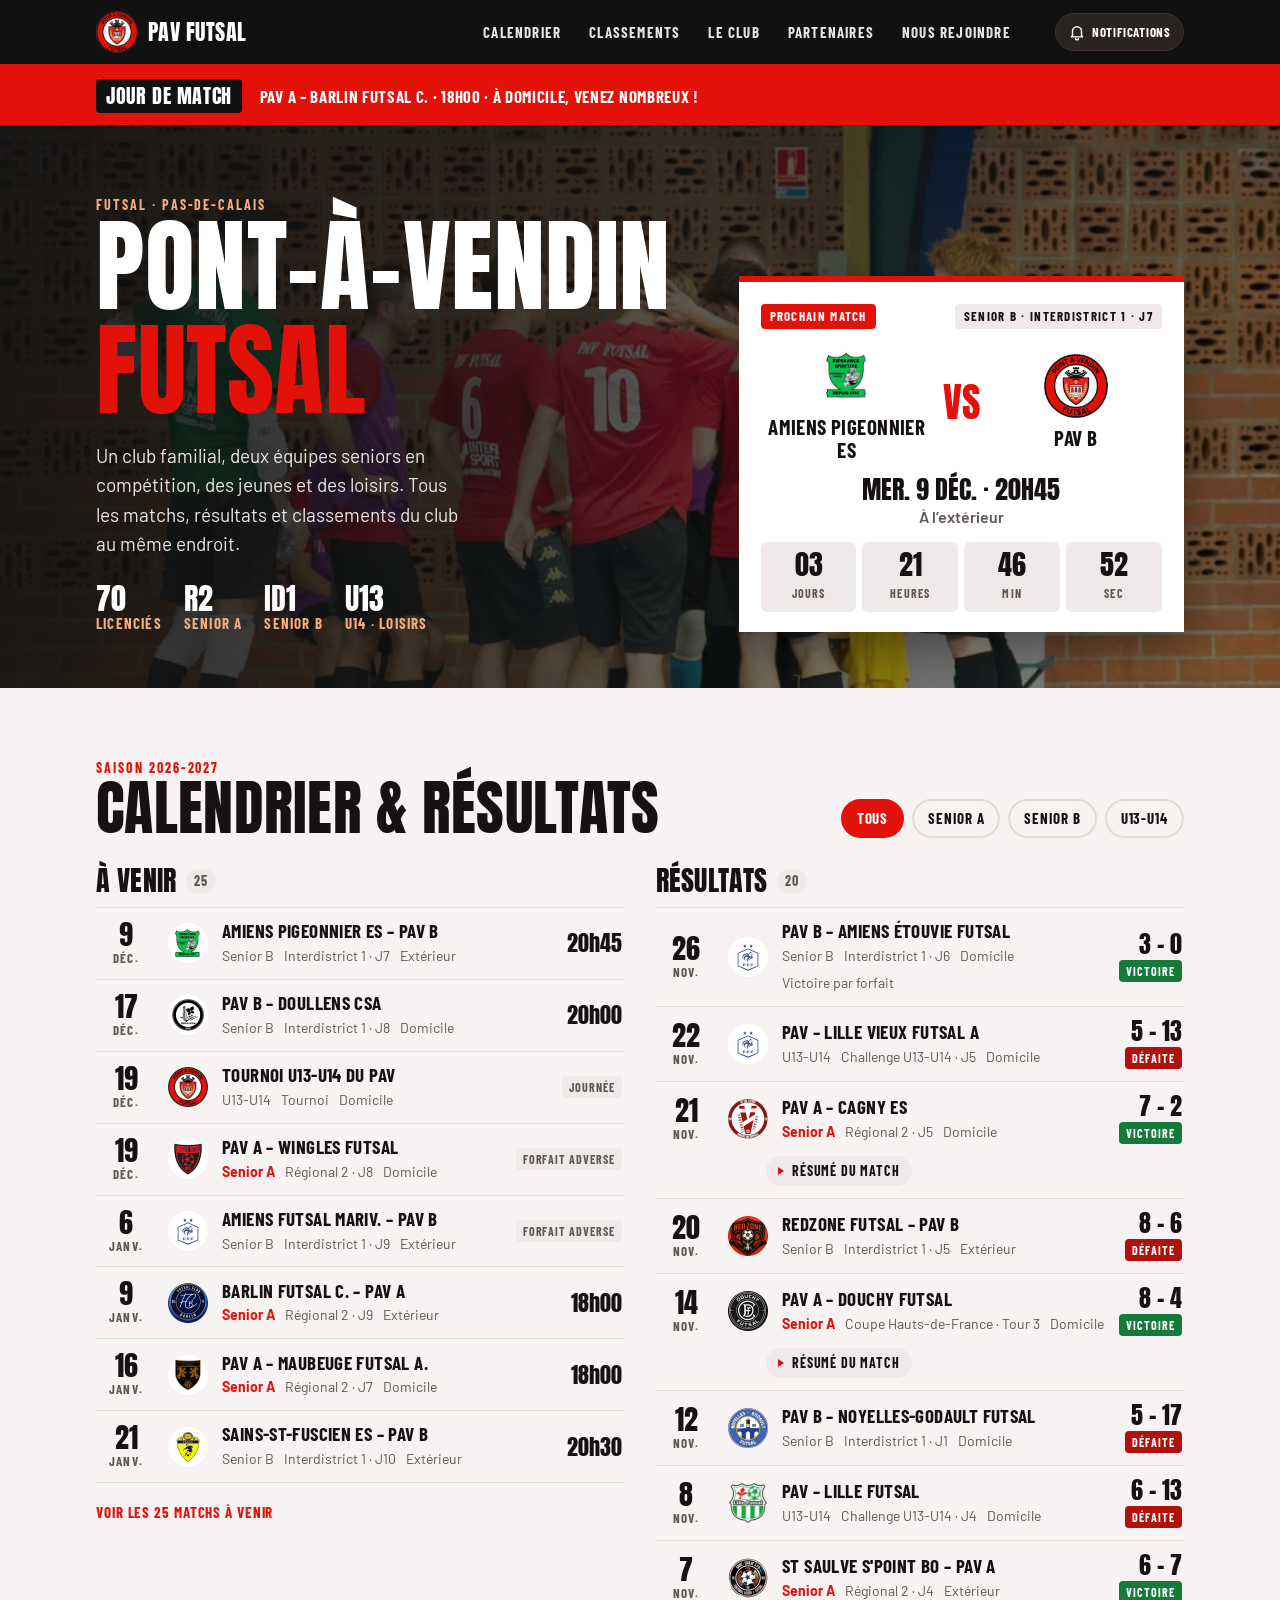
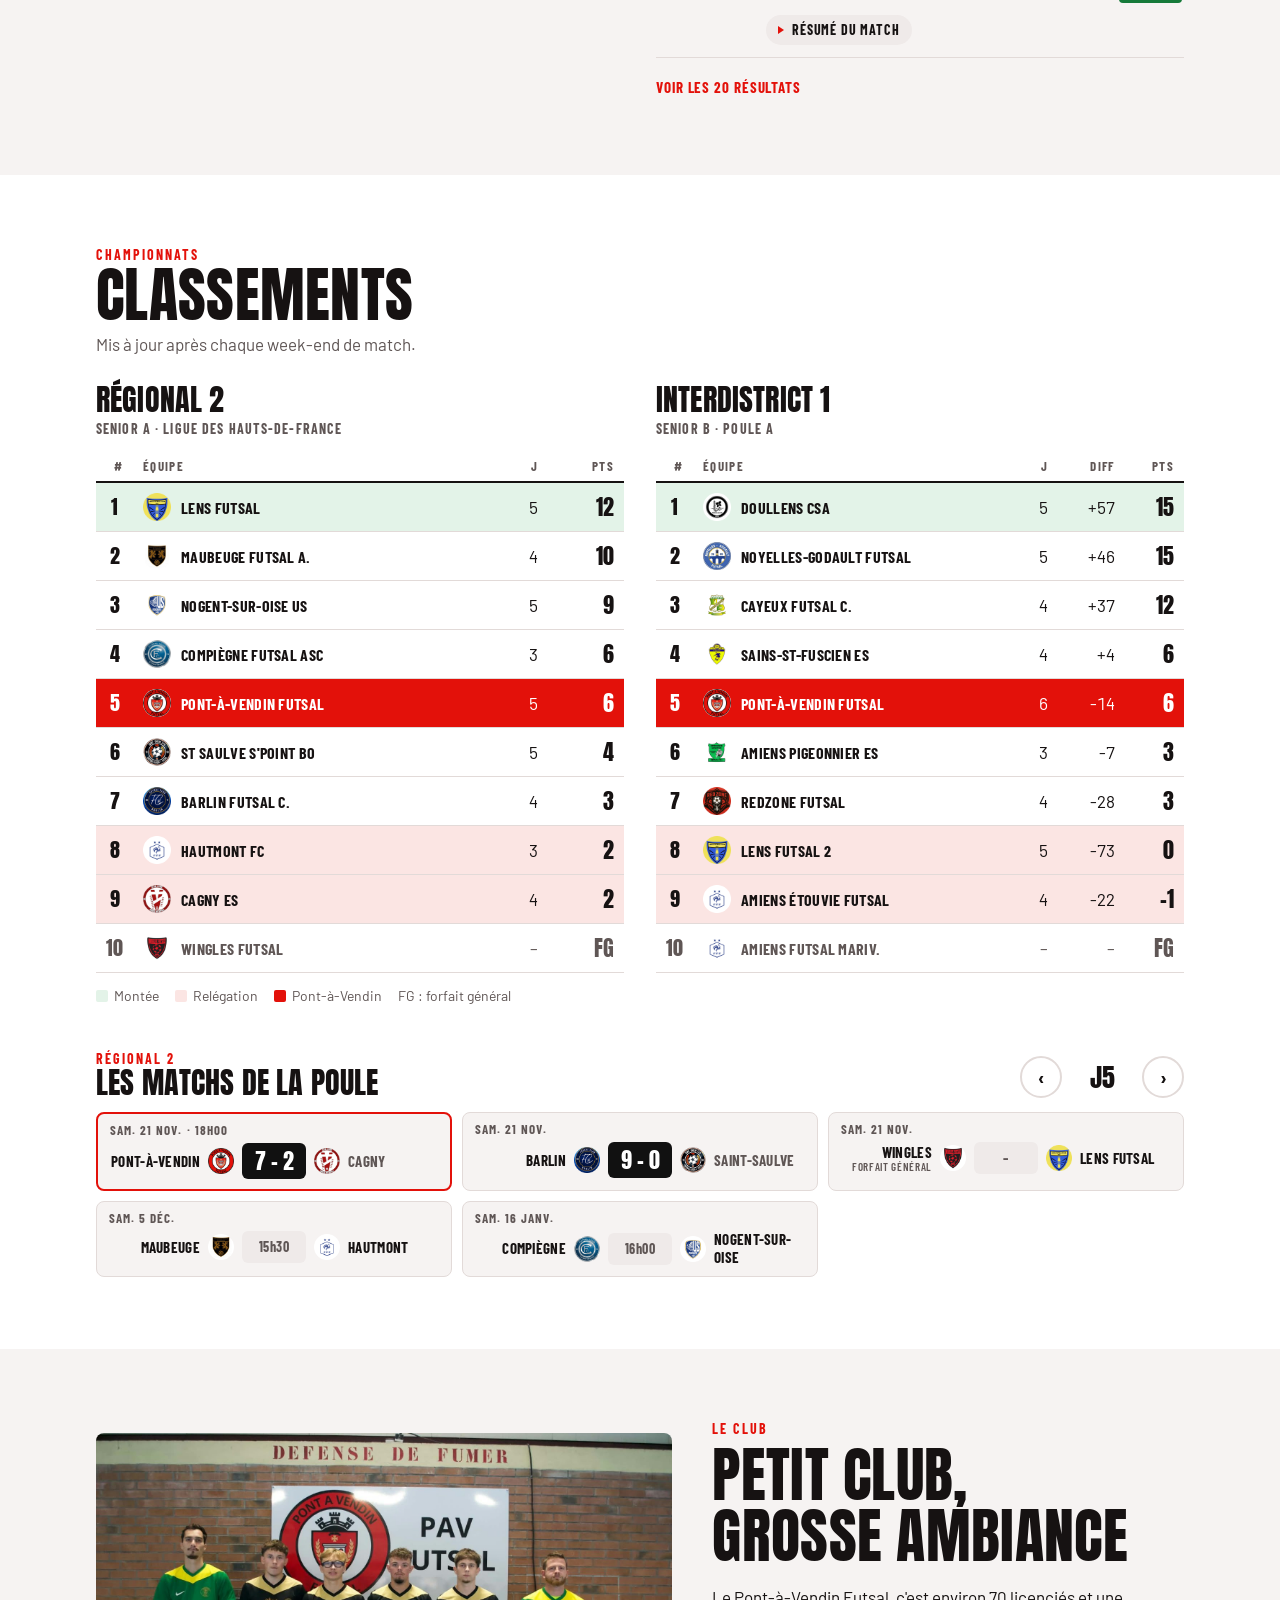
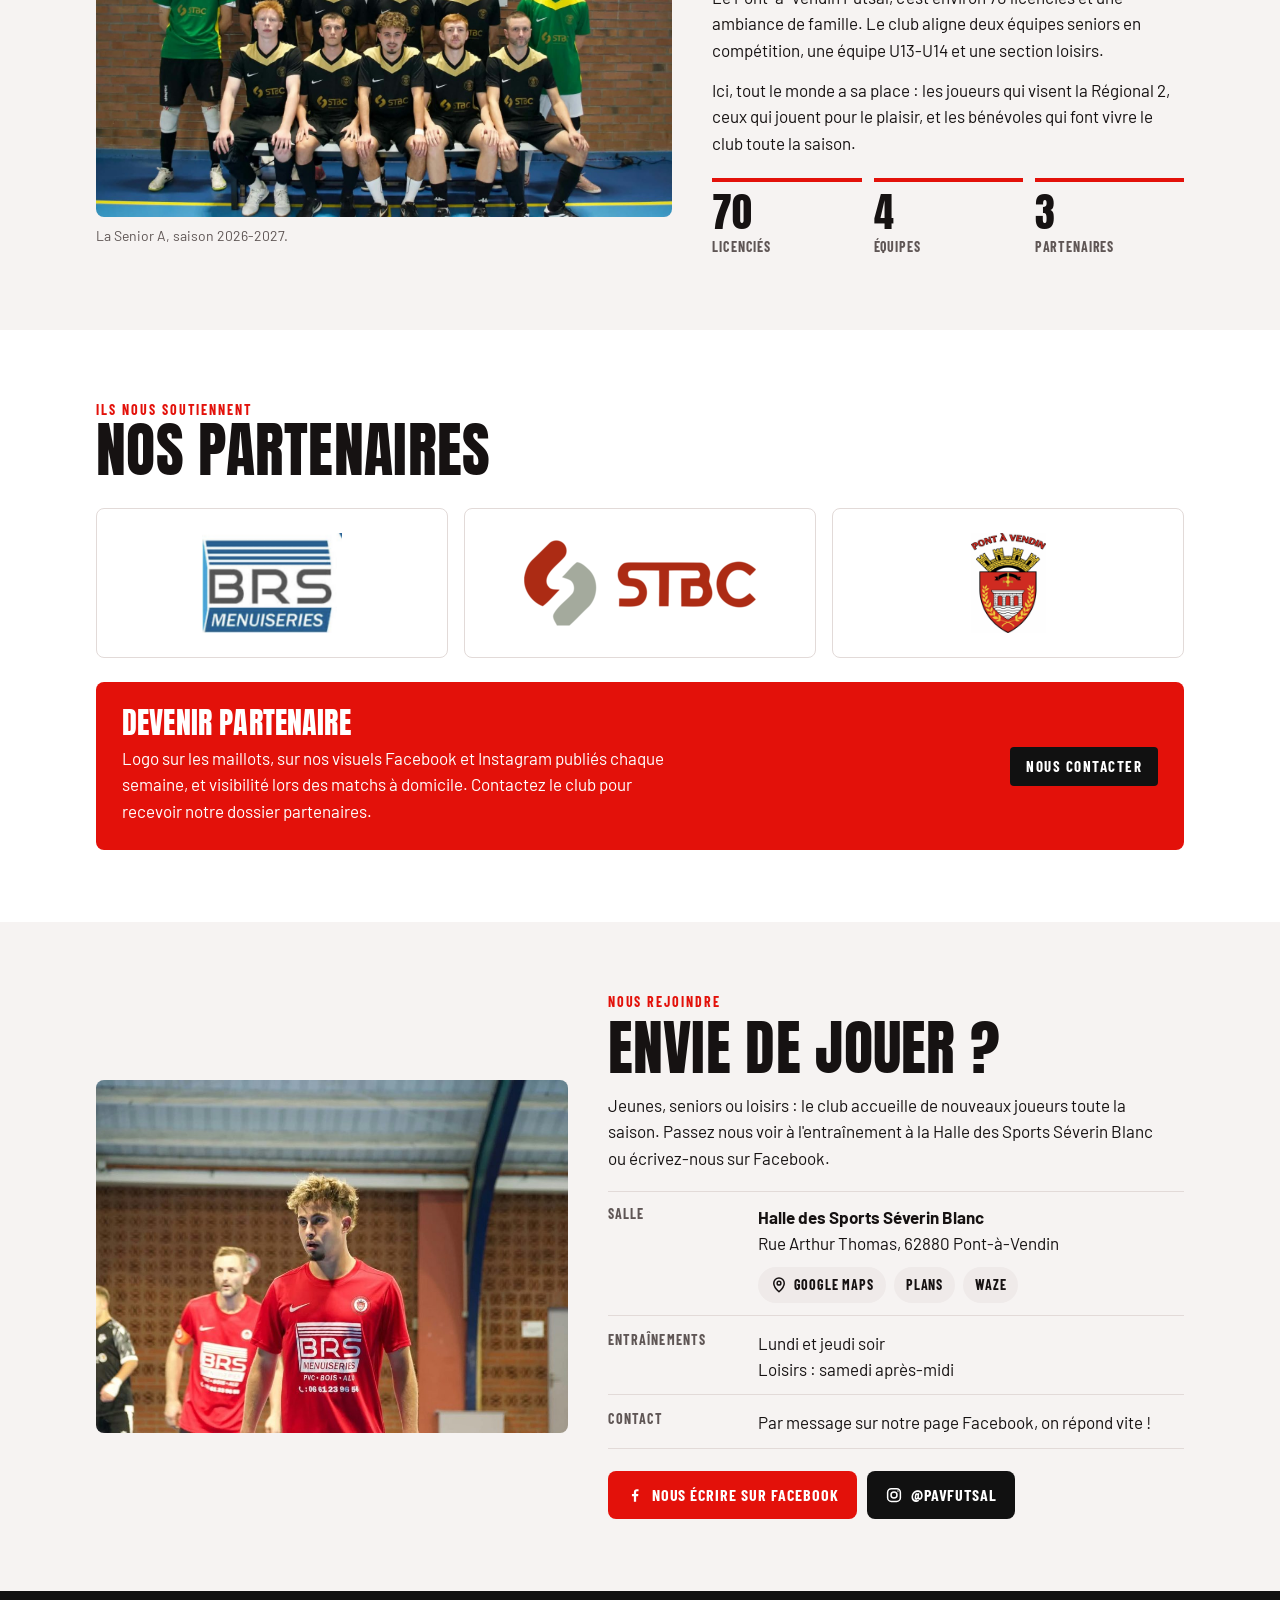
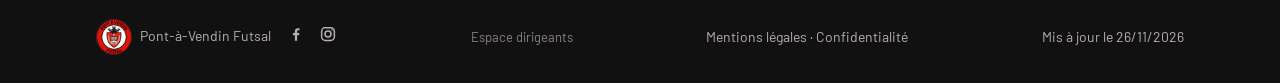
==== commit 1807432d: "Appli iOS : la page racine ne défile plus (bande vide en bas, haut coupé), fond noir de secours Co-A" ====
--- a/index.html
+++ b/index.html
@@ -338,6 +338,9 @@
 
 /* Appli installée : la page défile dans un cadre, la barre du bas ne bouge plus (corrige iOS) */
 html.app,html.app body{height:100%;overflow:hidden;overscroll-behavior:none}
+/* iOS : la racine ne doit jamais défiler (sinon bande vide en bas et haut de page coupé) ; un éventuel vide reste noir */
+html.app{padding:0!important;background:#111}
+html.app #appscroll{background:var(--bg)}
 html.app body{padding-bottom:0!important}
 html.app nav.menu{display:none}
 html.app header.top .wrap{flex-wrap:nowrap;padding-block:0}
@@ -379,7 +382,7 @@
 </style>
 </head>
 <body>
-<script>if(matchMedia("(display-mode: standalone)").matches||navigator.standalone===true)document.documentElement.classList.add("app")</script>
+<script>if(matchMedia("(display-mode: standalone)").matches||navigator.standalone===true)document.documentElement.classList.add("app");if(document.documentElement.classList.contains("app")){const f=()=>{if(window.scrollY||document.documentElement.scrollTop||document.body.scrollTop){window.scrollTo(0,0);document.body.scrollTop=0;}};addEventListener("scroll",f,{passive:true});addEventListener("hashchange",()=>setTimeout(f,60));addEventListener("pageshow",f);document.addEventListener("visibilitychange",()=>setTimeout(f,60));if(window.visualViewport)visualViewport.addEventListener("resize",()=>setTimeout(f,60));}</script>
 <div id="appscroll">
 <header class="top">
   <div class="wrap">
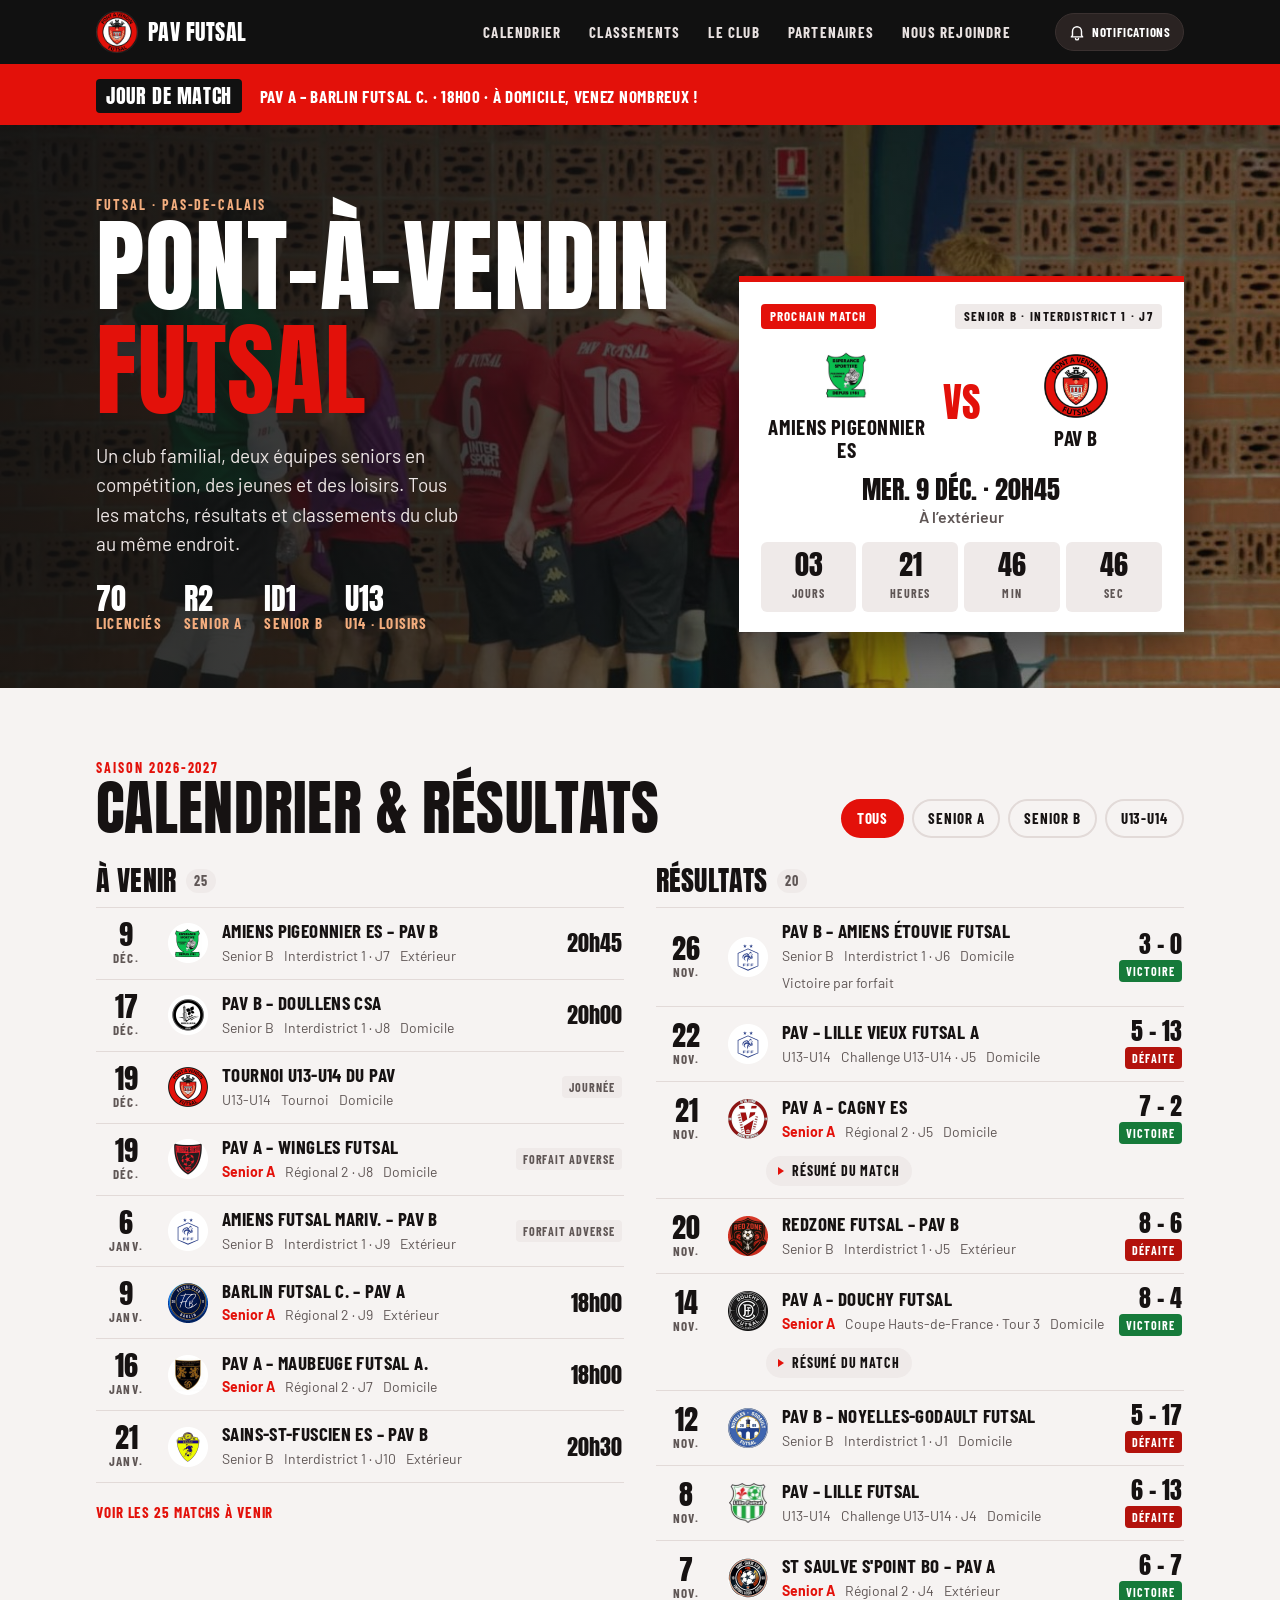
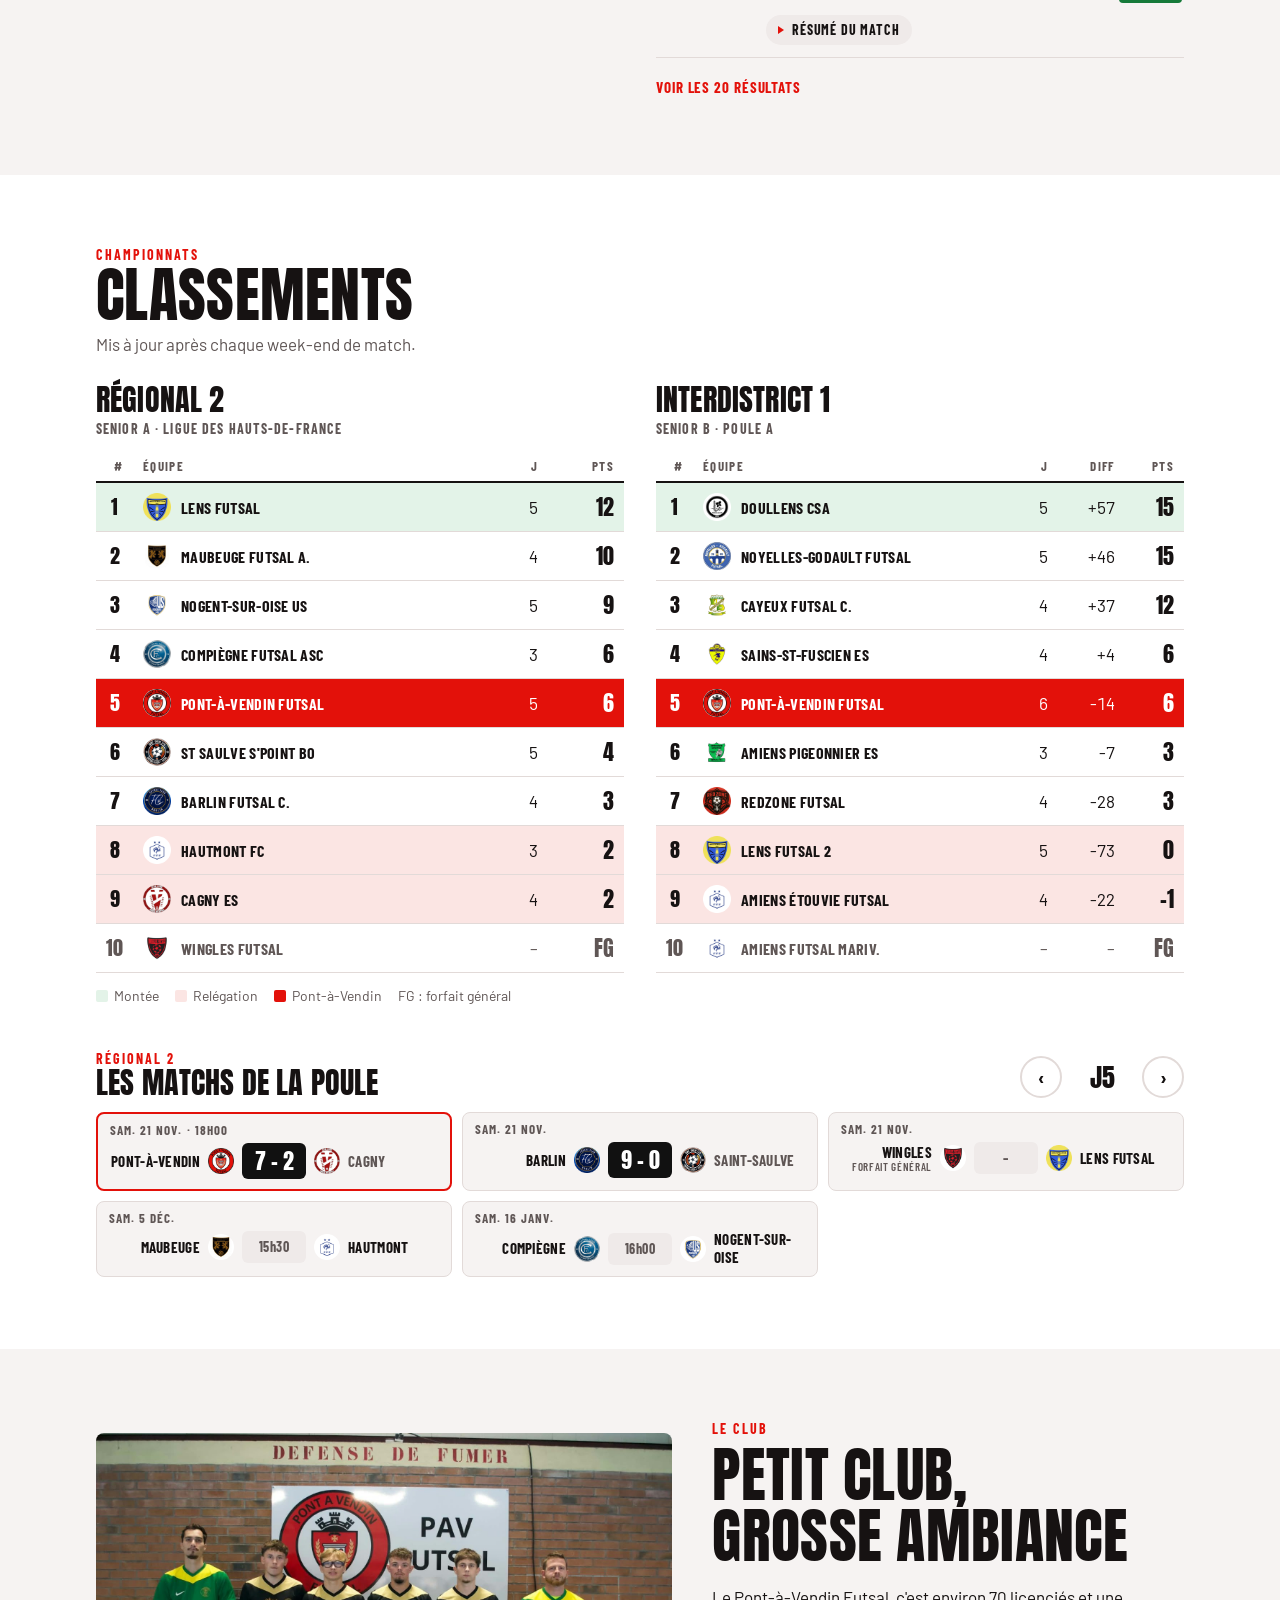
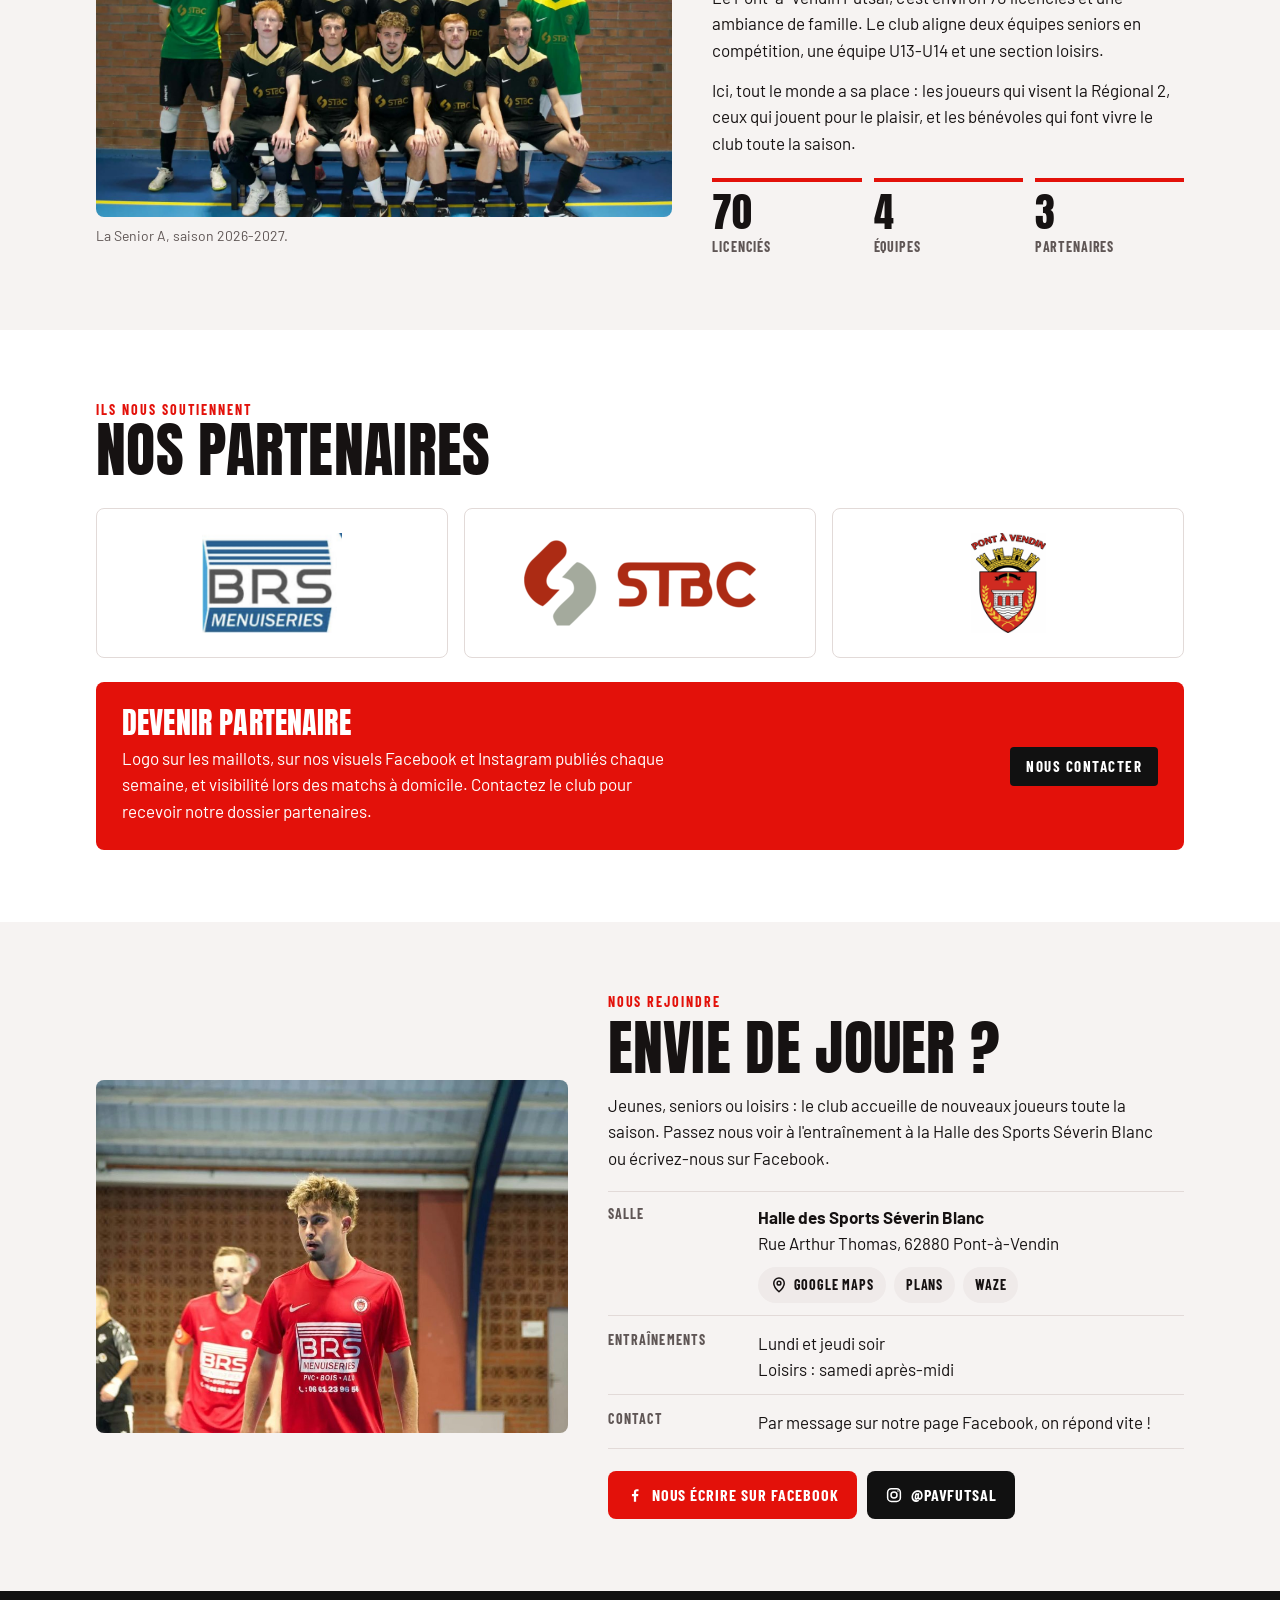
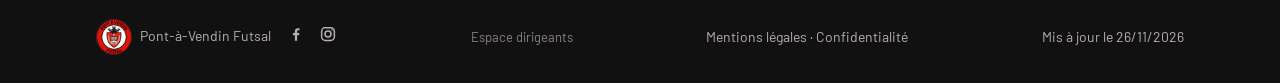
==== commit d228660f: "Appli iOS : en-tête sous la barre d'état et barre du bas recollée en bas de l'écran (bug iOS 26) Co-" ====
--- a/index.html
+++ b/index.html
@@ -340,12 +340,15 @@
 html.app,html.app body{height:100%;overflow:hidden;overscroll-behavior:none}
 /* iOS : la racine ne doit jamais défiler (sinon bande vide en bas et haut de page coupé) ; un éventuel vide reste noir */
 html.app{padding:0!important;background:#111}
-html.app #appscroll{background:var(--bg)}
+html.app #appscroll{background:var(--bg);padding-top:env(safe-area-inset-top,0px)}
+html.app body::before{content:"";position:fixed;left:0;right:0;top:0;height:env(safe-area-inset-top,0px);background:#111;z-index:40}
+/* iOS 26 : l'écran utile est parfois plus court que l'écran réel au démarrage ; --gap (mesuré en JS) recolle la barre du bas */
+html.app .tabbar{bottom:calc(-1 * var(--gap,0px))}
 html.app body{padding-bottom:0!important}
 html.app nav.menu{display:none}
 html.app header.top .wrap{flex-wrap:nowrap;padding-block:0}
 html.app #appscroll{position:fixed;top:0;left:0;right:0;bottom:0;overflow-y:auto;-webkit-overflow-scrolling:touch;overscroll-behavior-y:contain;scroll-behavior:smooth;scroll-padding-top:calc(env(safe-area-inset-top,0px) + 72px)}
-@media (max-width:760px){ html.app #appscroll{bottom:calc(66px + env(safe-area-inset-bottom,0px))} }
+@media (max-width:760px){ html.app #appscroll{bottom:calc(66px + env(safe-area-inset-bottom,0px) - var(--gap,0px))} }
 /* ===== Appli (PWA) ===== */
 .app-actions{display:flex;gap:8px;margin-left:12px;order:3}
 nav.menu{order:2}
@@ -382,7 +385,7 @@
 </style>
 </head>
 <body>
-<script>if(matchMedia("(display-mode: standalone)").matches||navigator.standalone===true)document.documentElement.classList.add("app");if(document.documentElement.classList.contains("app")){const f=()=>{if(window.scrollY||document.documentElement.scrollTop||document.body.scrollTop){window.scrollTo(0,0);document.body.scrollTop=0;}};addEventListener("scroll",f,{passive:true});addEventListener("hashchange",()=>setTimeout(f,60));addEventListener("pageshow",f);document.addEventListener("visibilitychange",()=>setTimeout(f,60));if(window.visualViewport)visualViewport.addEventListener("resize",()=>setTimeout(f,60));}</script>
+<script>if(matchMedia("(display-mode: standalone)").matches||navigator.standalone===true)document.documentElement.classList.add("app");if(document.documentElement.classList.contains("app")){const f=()=>{if(window.scrollY||document.documentElement.scrollTop||document.body.scrollTop){window.scrollTo(0,0);document.body.scrollTop=0;}};addEventListener("scroll",f,{passive:true});addEventListener("hashchange",()=>setTimeout(f,60));addEventListener("pageshow",f);document.addEventListener("visibilitychange",()=>setTimeout(f,60));if(window.visualViewport)visualViewport.addEventListener("resize",()=>setTimeout(f,60));const g=()=>{const portrait=innerHeight>innerWidth,h=portrait?Math.max(screen.height,screen.width):Math.min(screen.height,screen.width),d=Math.round(h-innerHeight);document.documentElement.style.setProperty("--gap",(navigator.standalone===true&&d>10&&d<130)?d+"px":"0px");};g();addEventListener("resize",g);addEventListener("orientationchange",()=>setTimeout(g,300));addEventListener("pageshow",g);document.addEventListener("visibilitychange",()=>setTimeout(g,100));setTimeout(g,500);setTimeout(g,1500);}</script>
 <div id="appscroll">
 <header class="top">
   <div class="wrap">
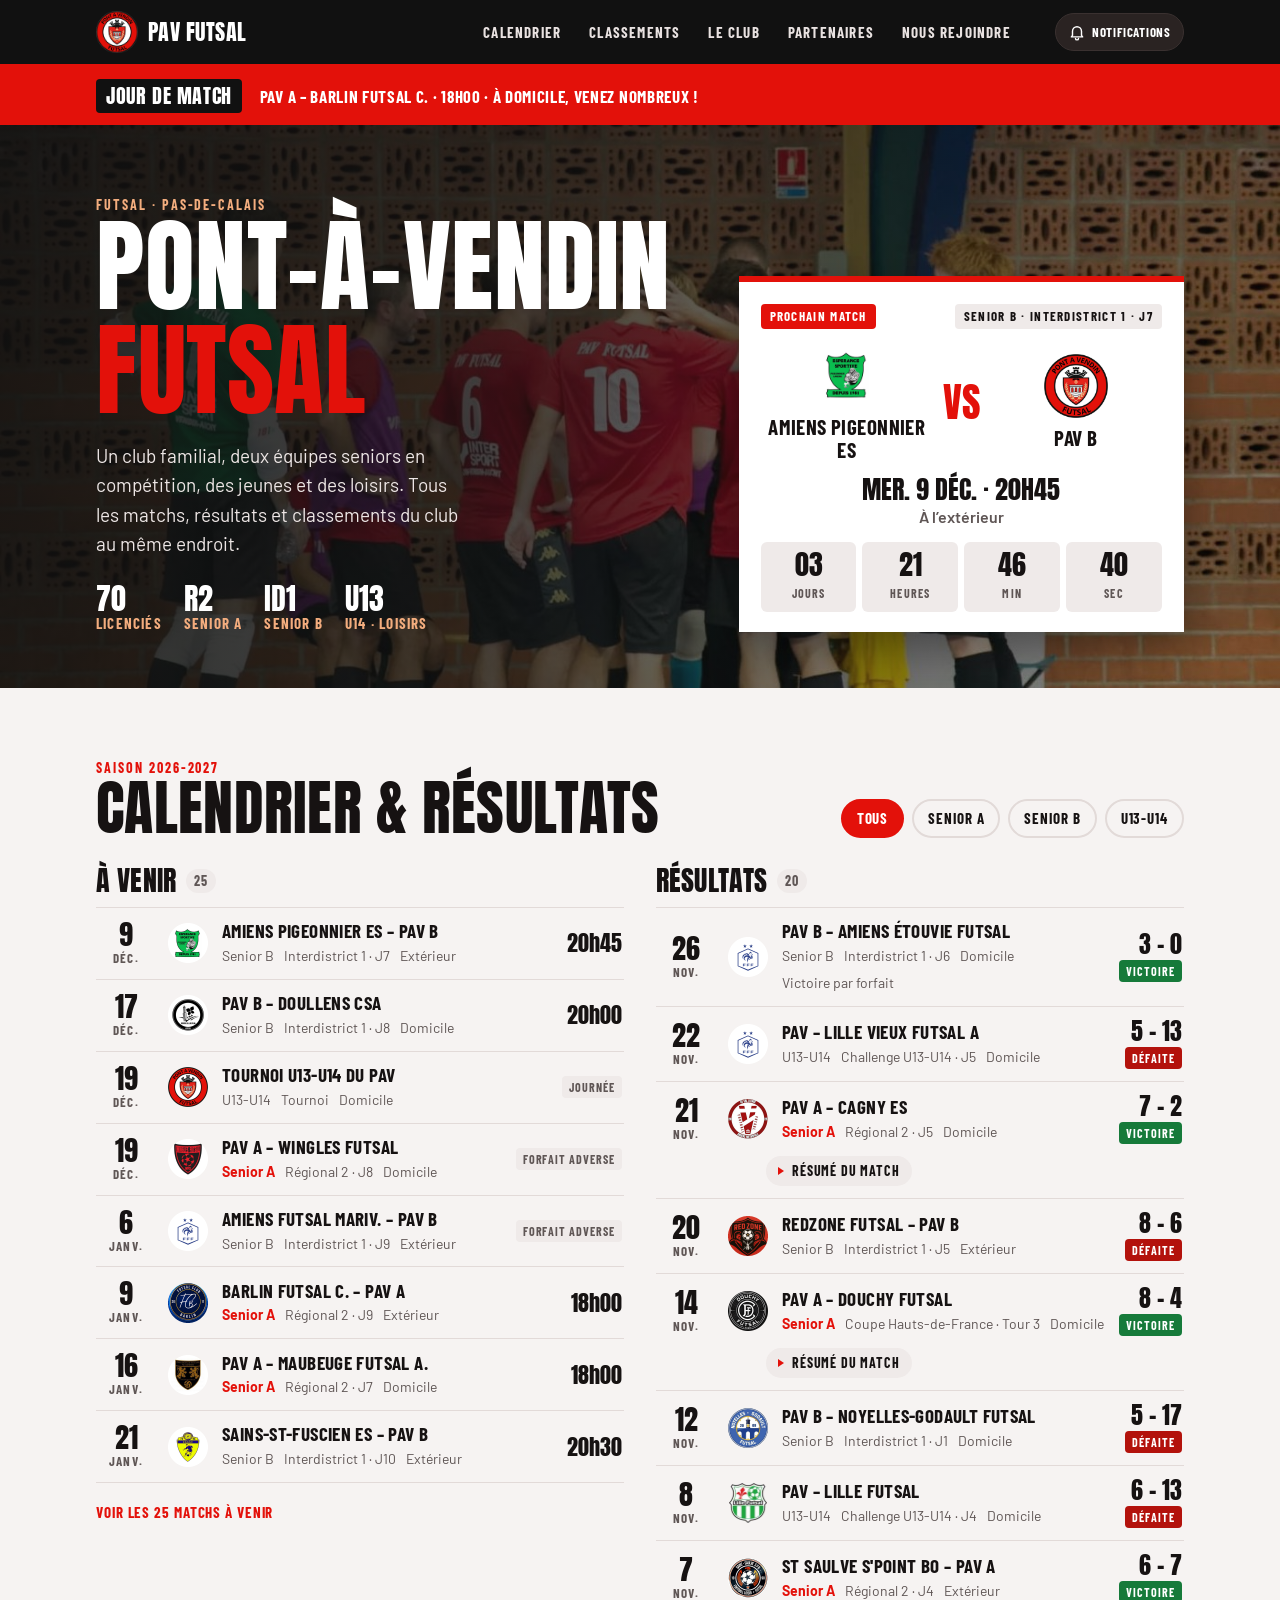
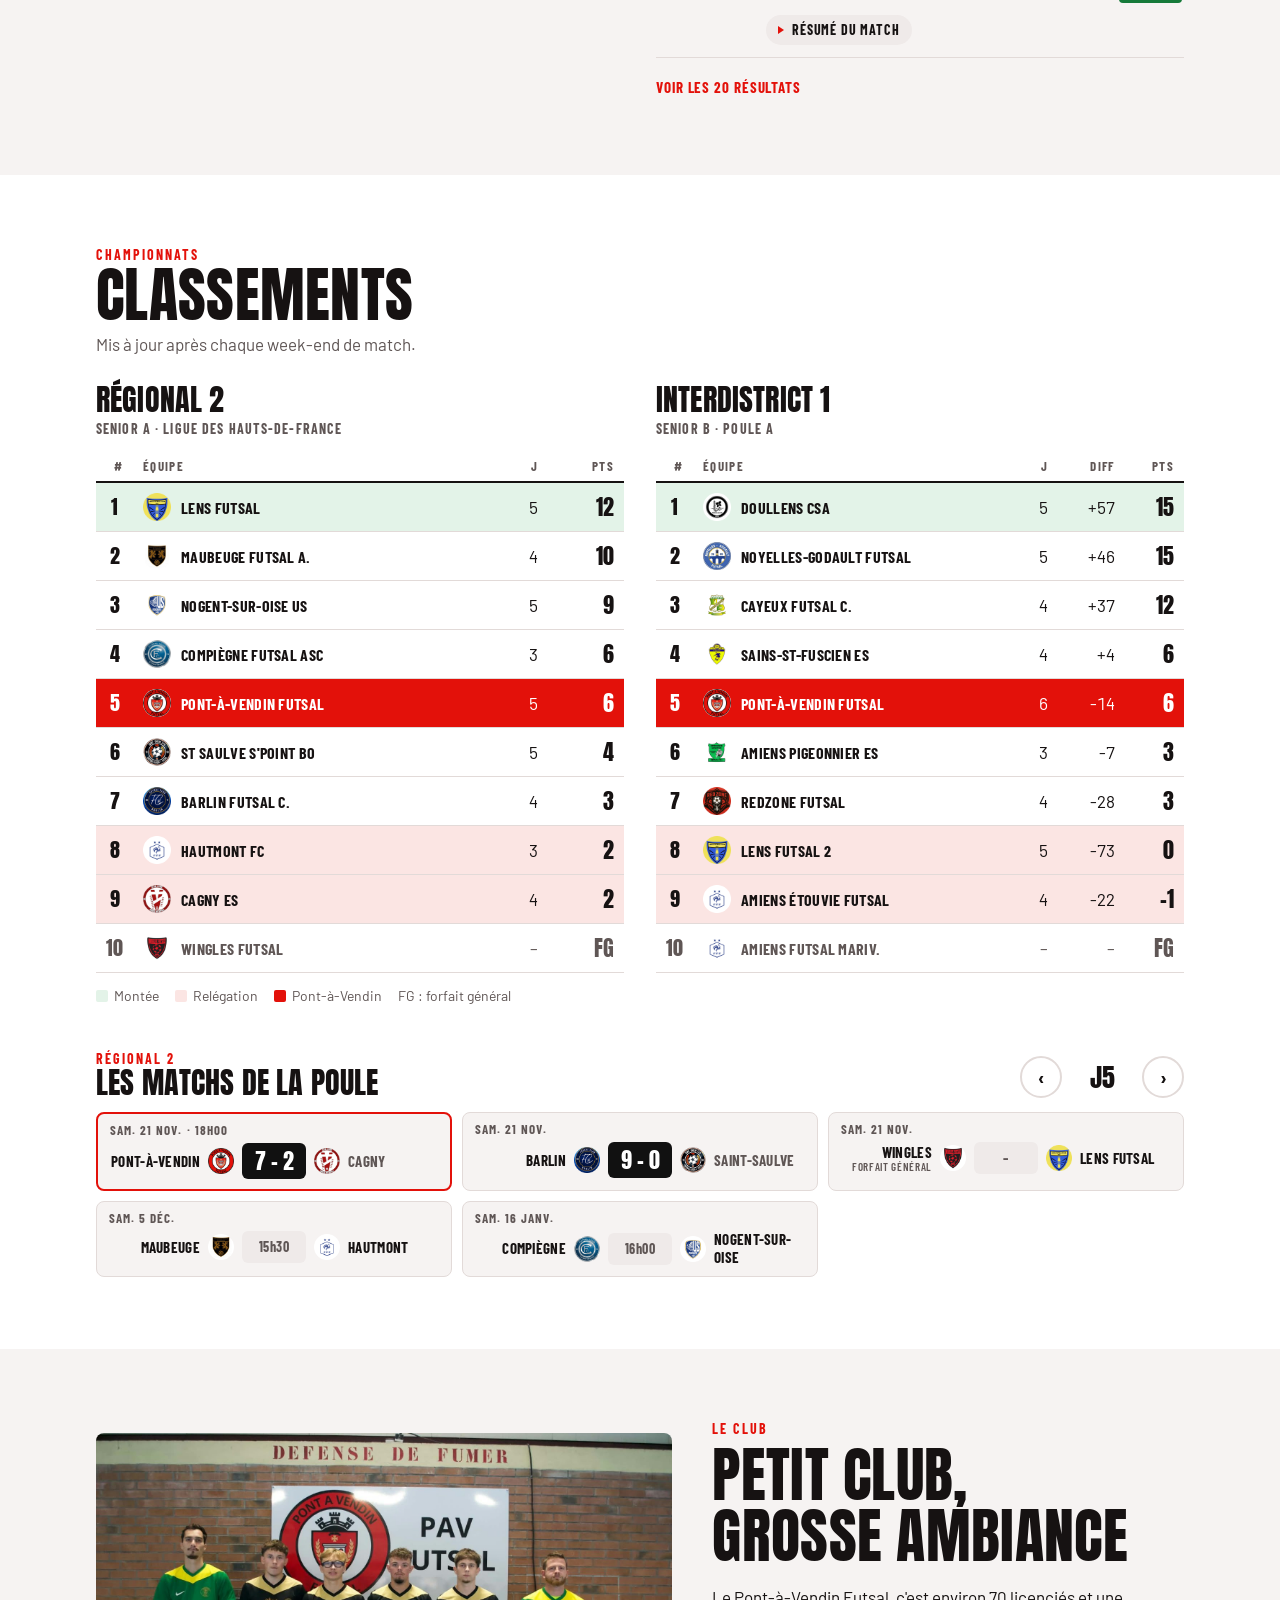
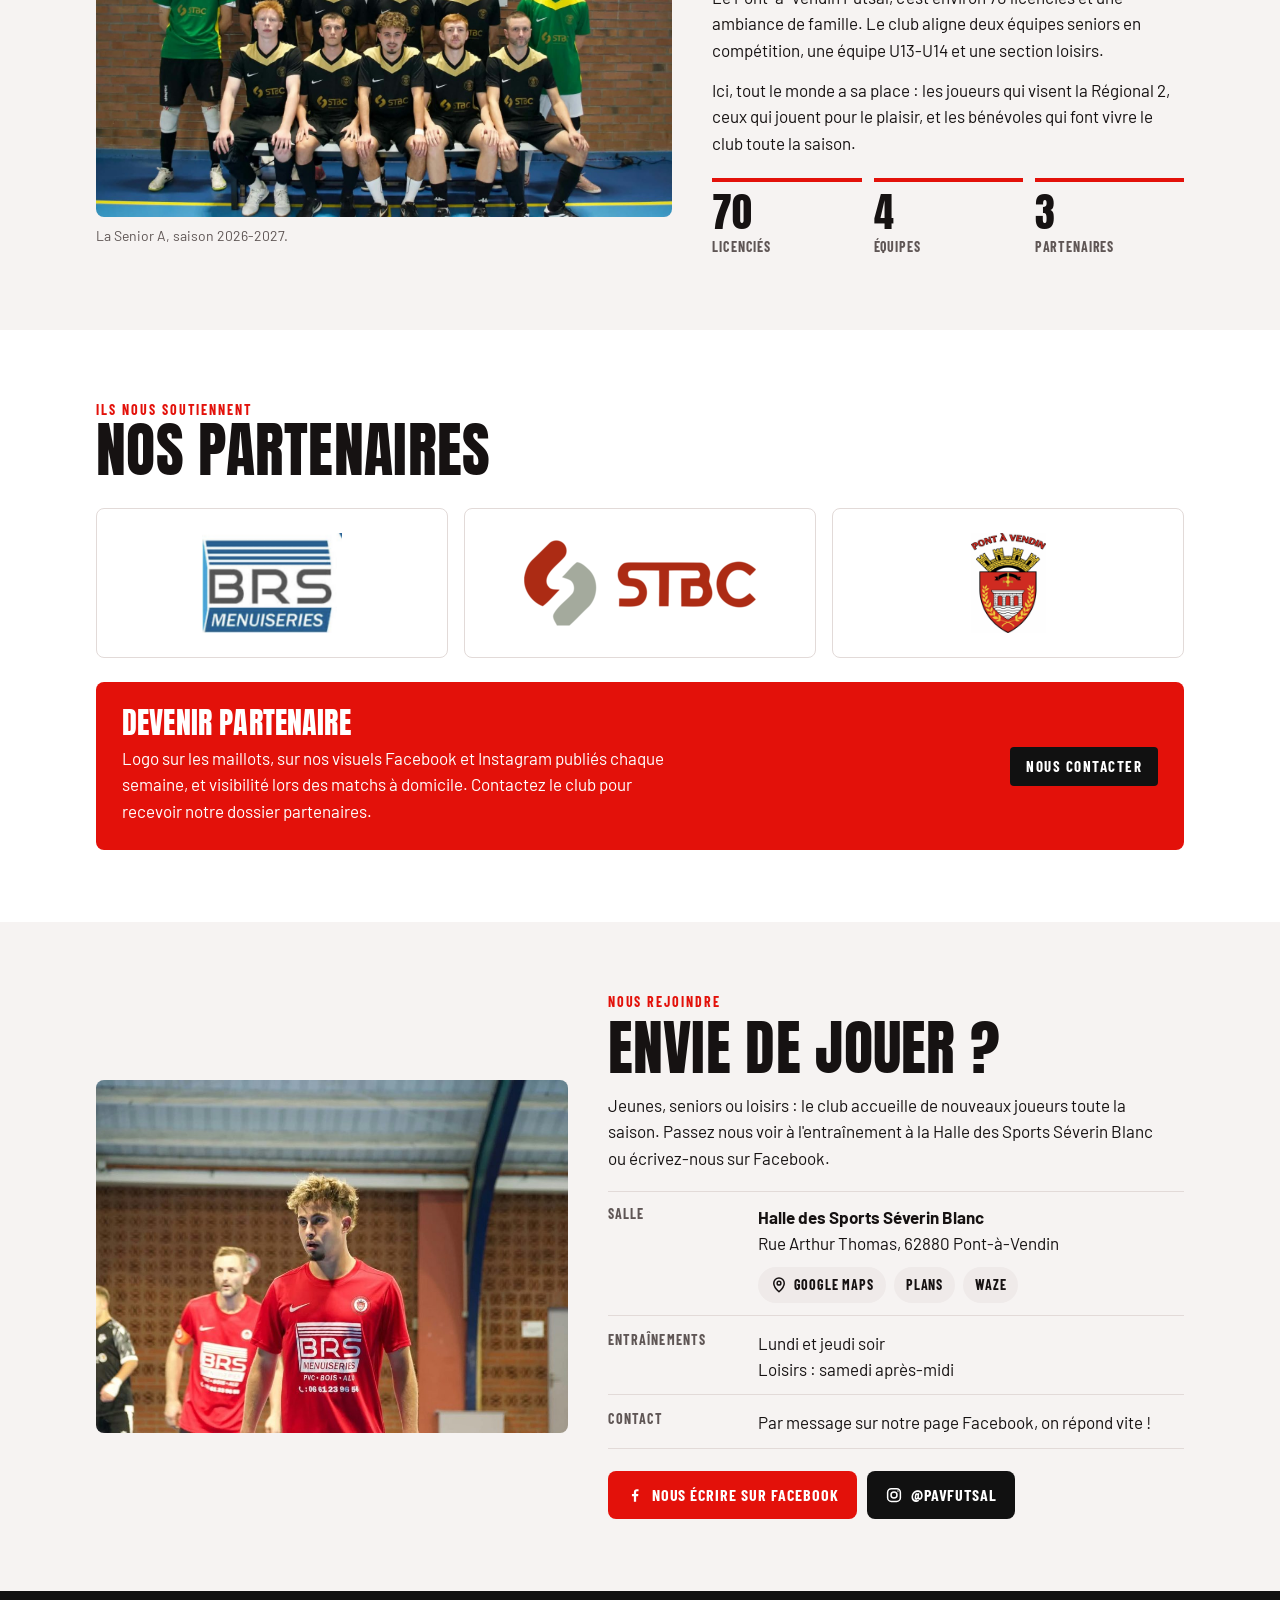
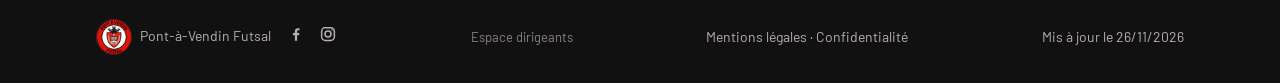
==== commit 96181a32: "Appli iOS 26 : cadre en 100dvh, barre du bas en absolu, en-tête sans double décalage Co-Authored-By:" ====
--- a/index.html
+++ b/index.html
@@ -336,19 +336,21 @@
 footer .staff:hover{color:#fff;text-decoration:underline}
 
 
-/* Appli installée : la page défile dans un cadre, la barre du bas ne bouge plus (corrige iOS) */
+/* Appli installée : la page défile dans un cadre, la barre du bas ne bouge plus.
+   iOS 26 : la zone des éléments "fixed" est parfois plus courte que l'écran -> on cale tout sur 100dvh, en absolu */
 html.app,html.app body{height:100%;overflow:hidden;overscroll-behavior:none}
-/* iOS : la racine ne doit jamais défiler (sinon bande vide en bas et haut de page coupé) ; un éventuel vide reste noir */
+html.app,html.app body{height:100dvh;max-height:100dvh}
 html.app{padding:0!important;background:#111}
-html.app #appscroll{background:var(--bg);padding-top:env(safe-area-inset-top,0px)}
-html.app body::before{content:"";position:fixed;left:0;right:0;top:0;height:env(safe-area-inset-top,0px);background:#111;z-index:40}
-/* iOS 26 : l'écran utile est parfois plus court que l'écran réel au démarrage ; --gap (mesuré en JS) recolle la barre du bas */
-html.app .tabbar{bottom:calc(-1 * var(--gap,0px))}
-html.app body{padding-bottom:0!important}
+html.app body{position:relative;padding:0!important;margin:0;background:#111}
+html.app body::before{content:"";position:absolute;left:0;right:0;top:0;height:env(safe-area-inset-top,0px);background:#111;z-index:40}
 html.app nav.menu{display:none}
+html.app header.top{top:0}
 html.app header.top .wrap{flex-wrap:nowrap;padding-block:0}
-html.app #appscroll{position:fixed;top:0;left:0;right:0;bottom:0;overflow-y:auto;-webkit-overflow-scrolling:touch;overscroll-behavior-y:contain;scroll-behavior:smooth;scroll-padding-top:calc(env(safe-area-inset-top,0px) + 72px)}
-@media (max-width:760px){ html.app #appscroll{bottom:calc(66px + env(safe-area-inset-bottom,0px) - var(--gap,0px))} }
+html.app #appscroll{position:absolute;top:env(safe-area-inset-top,0px);left:0;right:0;bottom:0;background:var(--bg);overflow-y:auto;-webkit-overflow-scrolling:touch;overscroll-behavior-y:contain;scroll-behavior:smooth;scroll-padding-top:72px}
+@media (max-width:760px){
+  html.app #appscroll{bottom:calc(66px + env(safe-area-inset-bottom,0px))}
+  html.app .tabbar{position:absolute;bottom:0}
+}
 /* ===== Appli (PWA) ===== */
 .app-actions{display:flex;gap:8px;margin-left:12px;order:3}
 nav.menu{order:2}
@@ -385,7 +387,7 @@
 </style>
 </head>
 <body>
-<script>if(matchMedia("(display-mode: standalone)").matches||navigator.standalone===true)document.documentElement.classList.add("app");if(document.documentElement.classList.contains("app")){const f=()=>{if(window.scrollY||document.documentElement.scrollTop||document.body.scrollTop){window.scrollTo(0,0);document.body.scrollTop=0;}};addEventListener("scroll",f,{passive:true});addEventListener("hashchange",()=>setTimeout(f,60));addEventListener("pageshow",f);document.addEventListener("visibilitychange",()=>setTimeout(f,60));if(window.visualViewport)visualViewport.addEventListener("resize",()=>setTimeout(f,60));const g=()=>{const portrait=innerHeight>innerWidth,h=portrait?Math.max(screen.height,screen.width):Math.min(screen.height,screen.width),d=Math.round(h-innerHeight);document.documentElement.style.setProperty("--gap",(navigator.standalone===true&&d>10&&d<130)?d+"px":"0px");};g();addEventListener("resize",g);addEventListener("orientationchange",()=>setTimeout(g,300));addEventListener("pageshow",g);document.addEventListener("visibilitychange",()=>setTimeout(g,100));setTimeout(g,500);setTimeout(g,1500);}</script>
+<script>if(matchMedia("(display-mode: standalone)").matches||navigator.standalone===true)document.documentElement.classList.add("app");if(document.documentElement.classList.contains("app")){const f=()=>{if(window.scrollY||document.documentElement.scrollTop||document.body.scrollTop){window.scrollTo(0,0);document.body.scrollTop=0;}};addEventListener("scroll",f,{passive:true});addEventListener("hashchange",()=>setTimeout(f,60));addEventListener("pageshow",f);document.addEventListener("visibilitychange",()=>setTimeout(f,60));if(window.visualViewport)visualViewport.addEventListener("resize",()=>setTimeout(f,60));}</script>
 <div id="appscroll">
 <header class="top">
   <div class="wrap">
